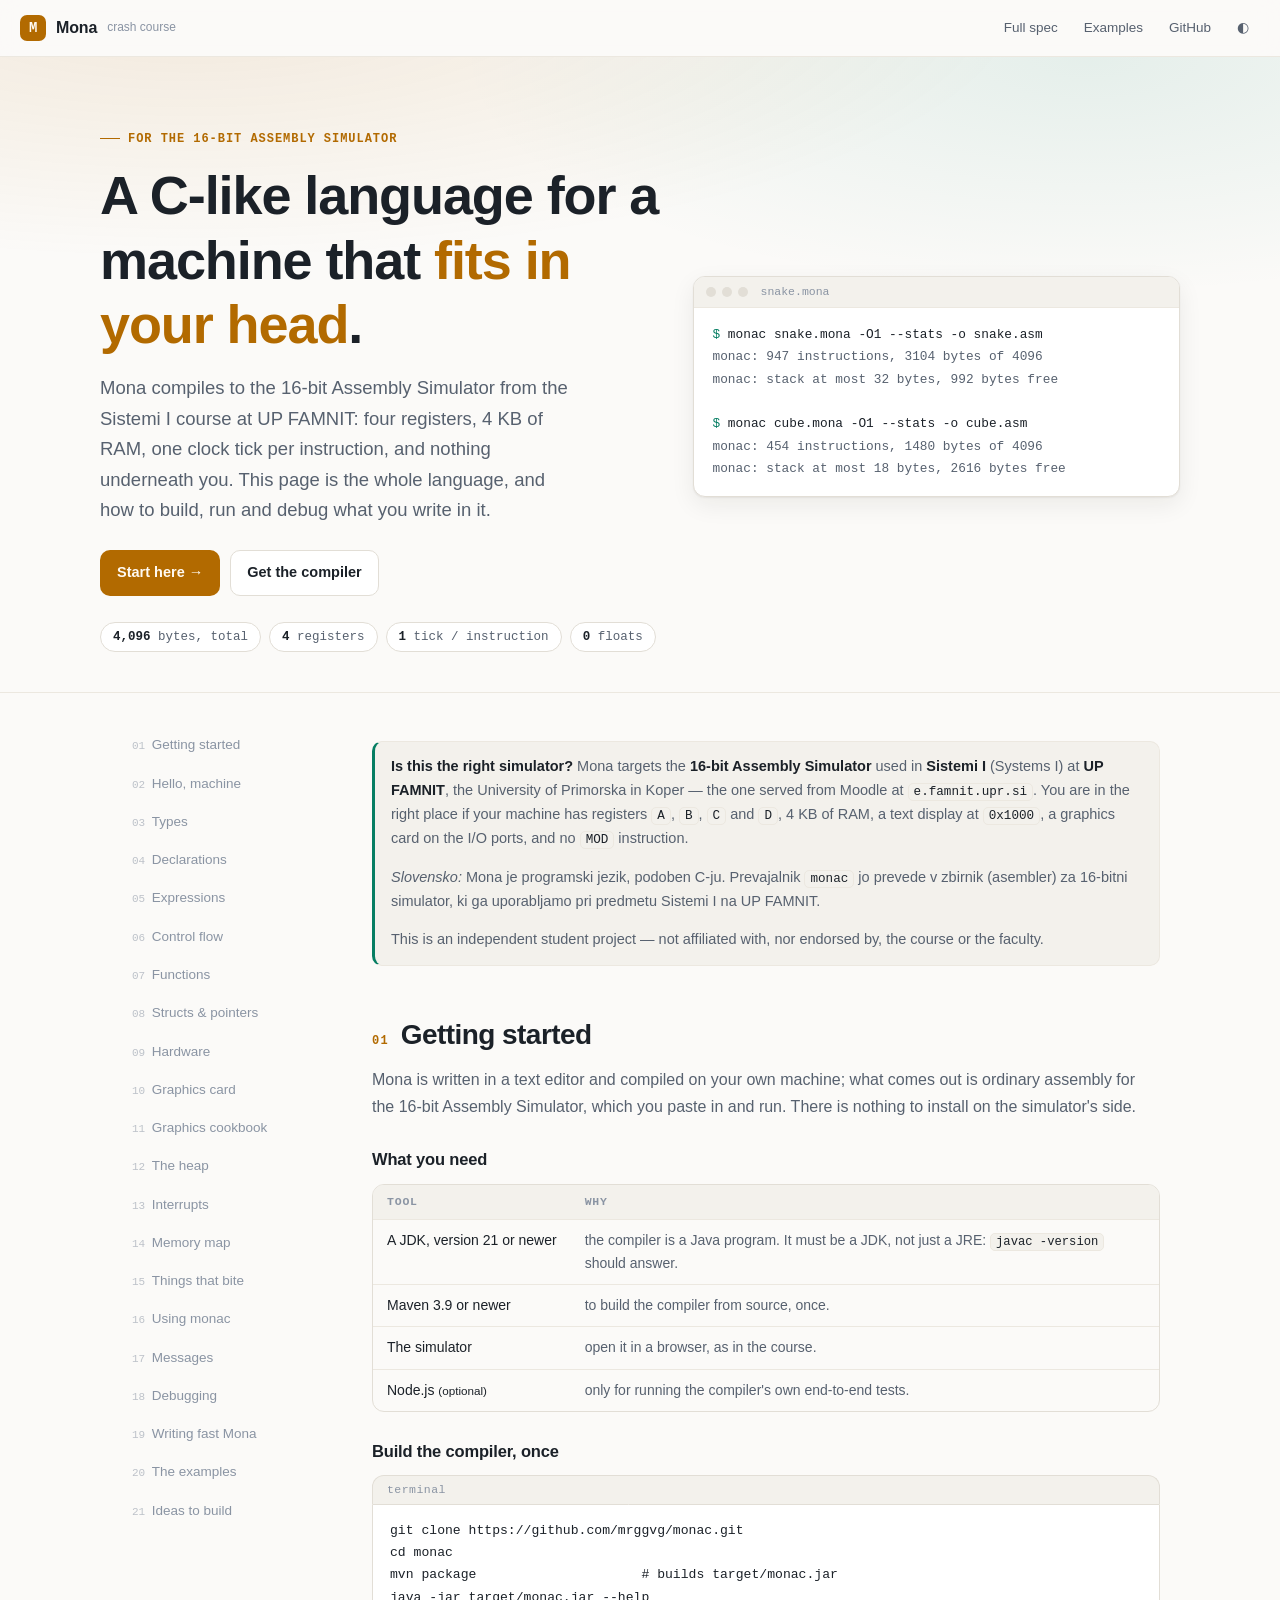
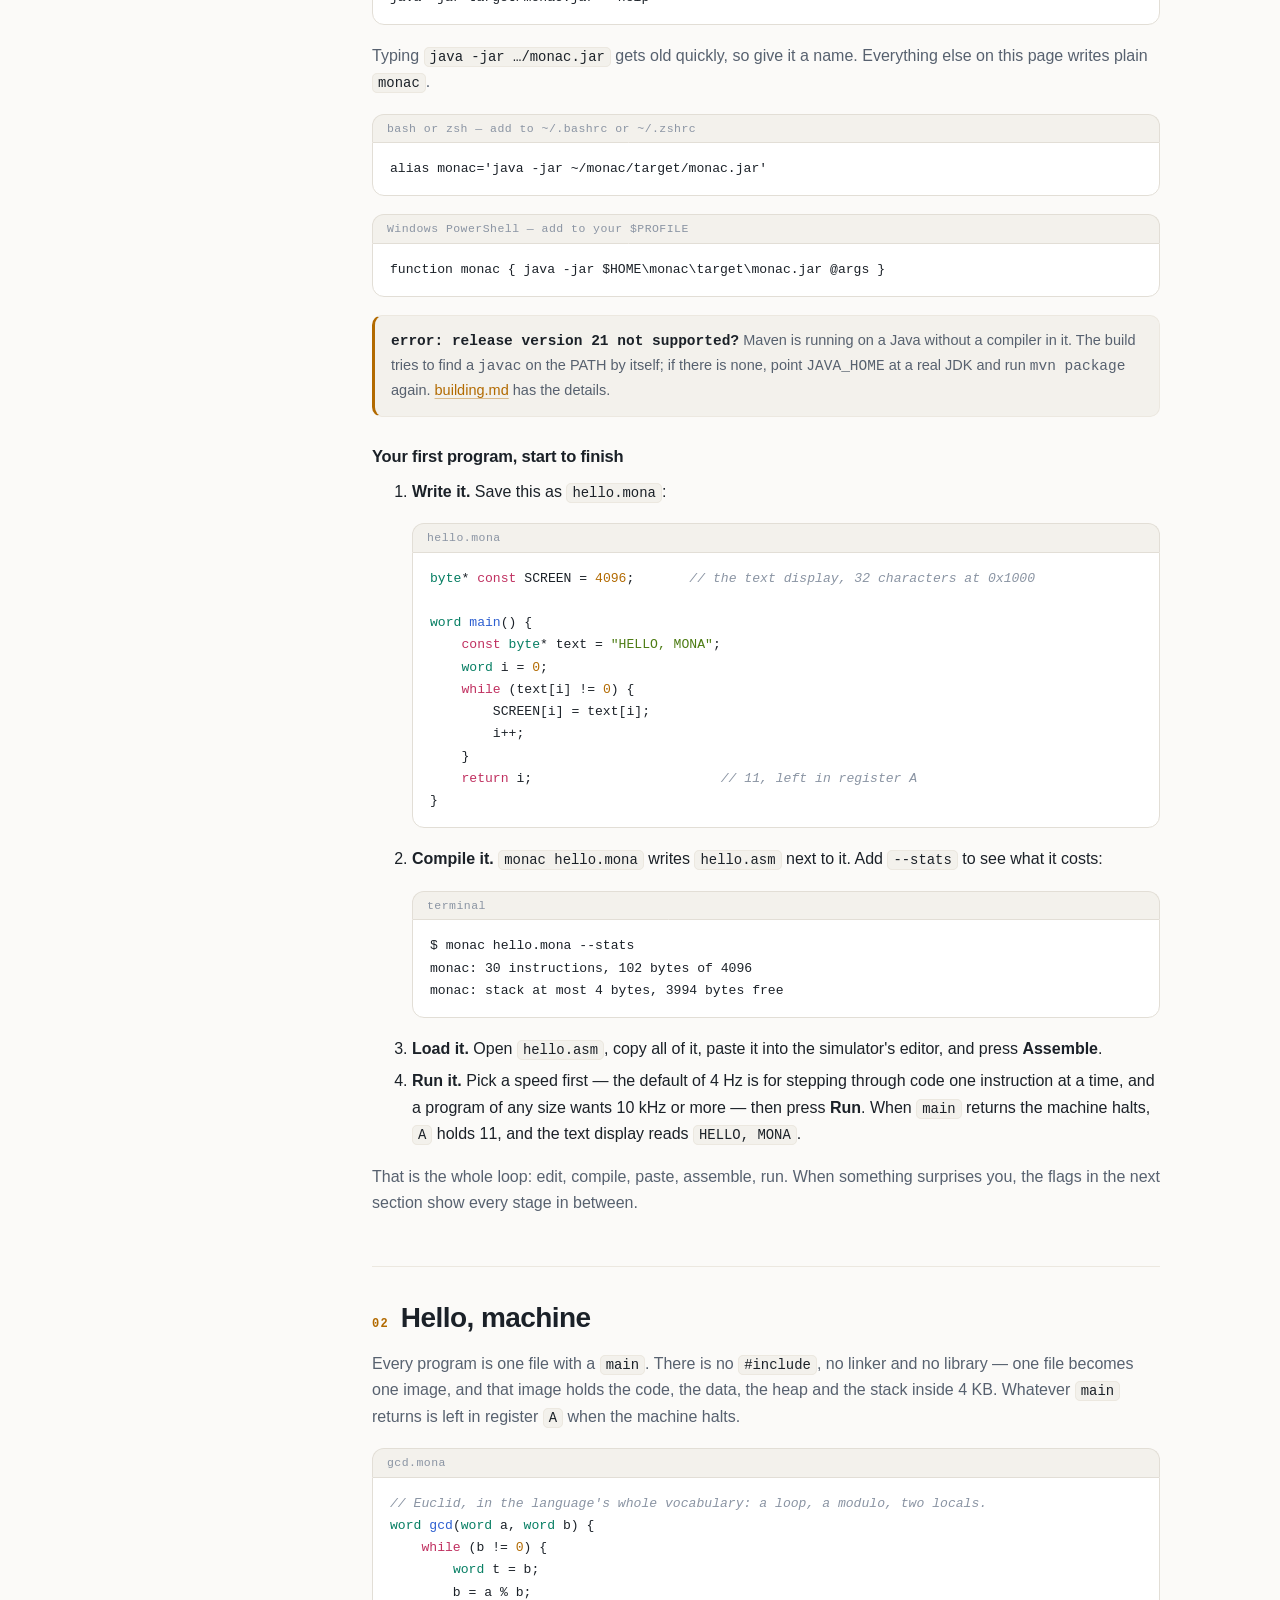
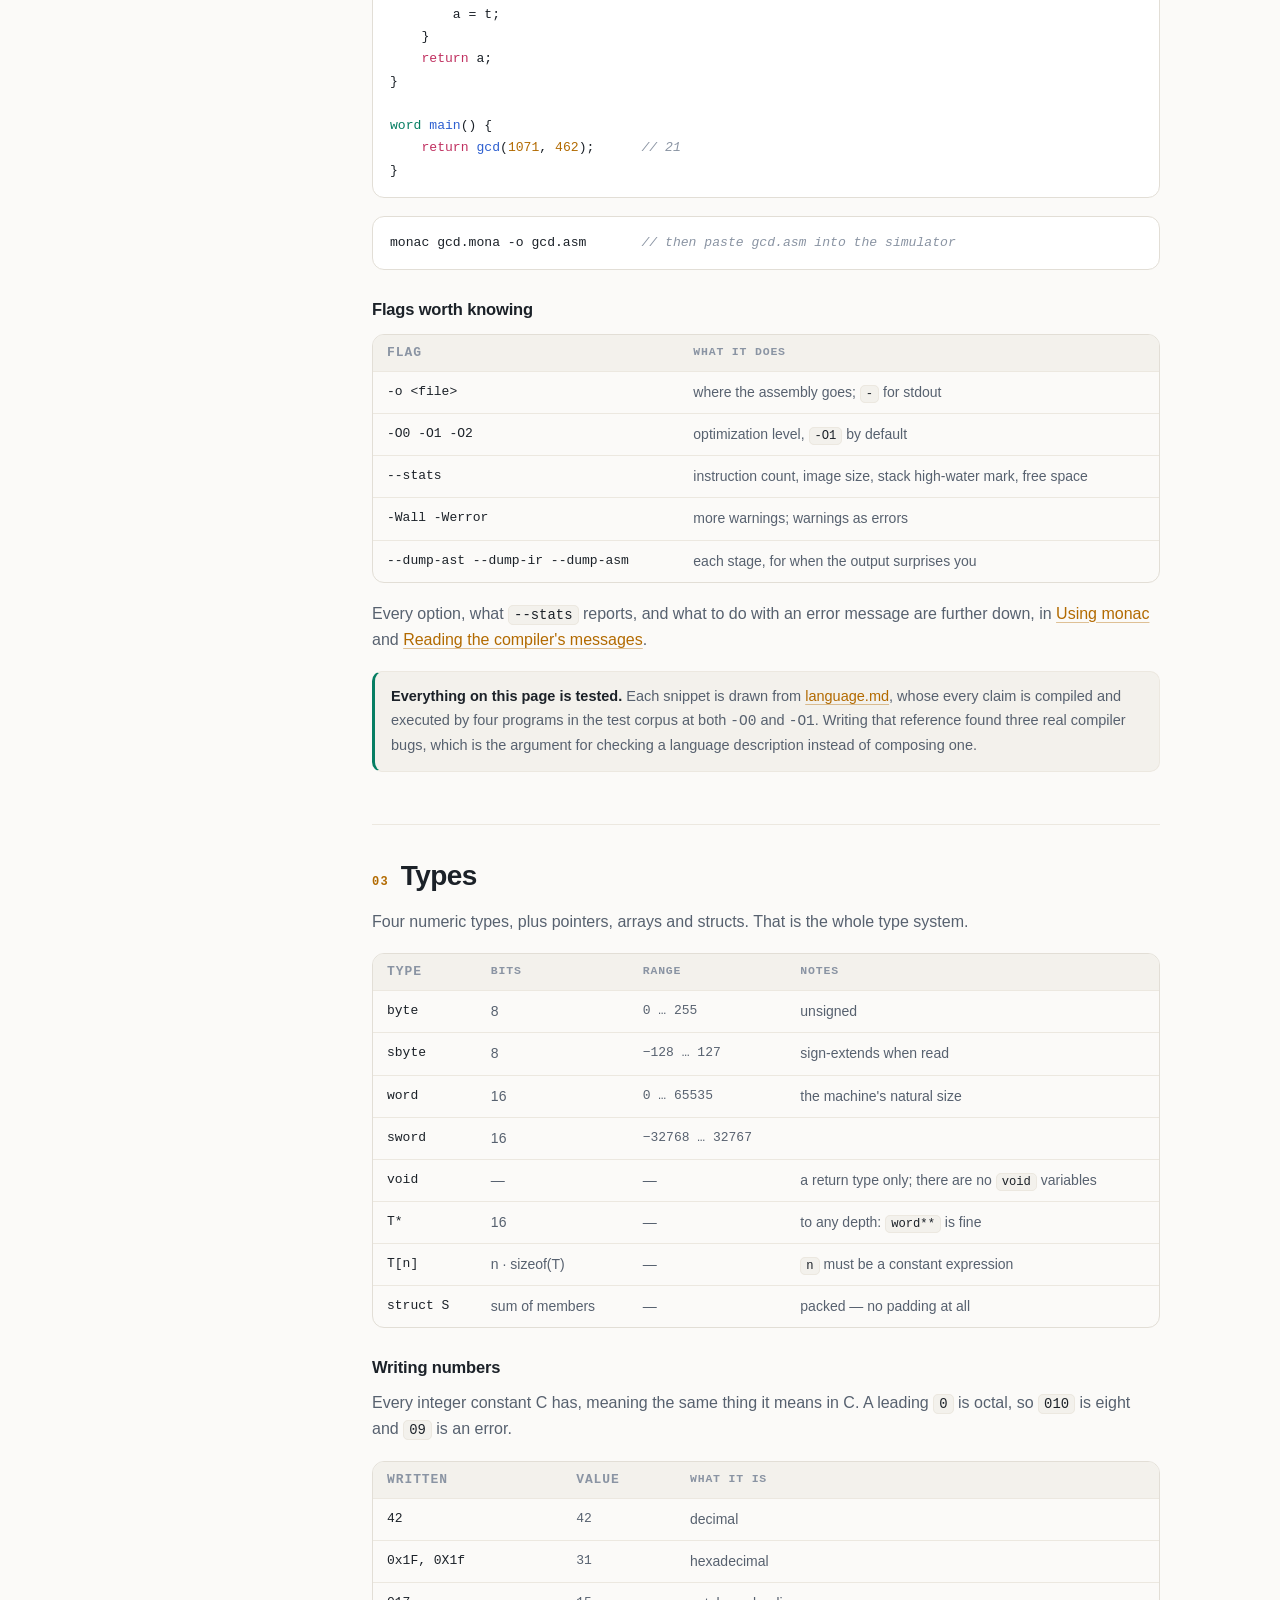
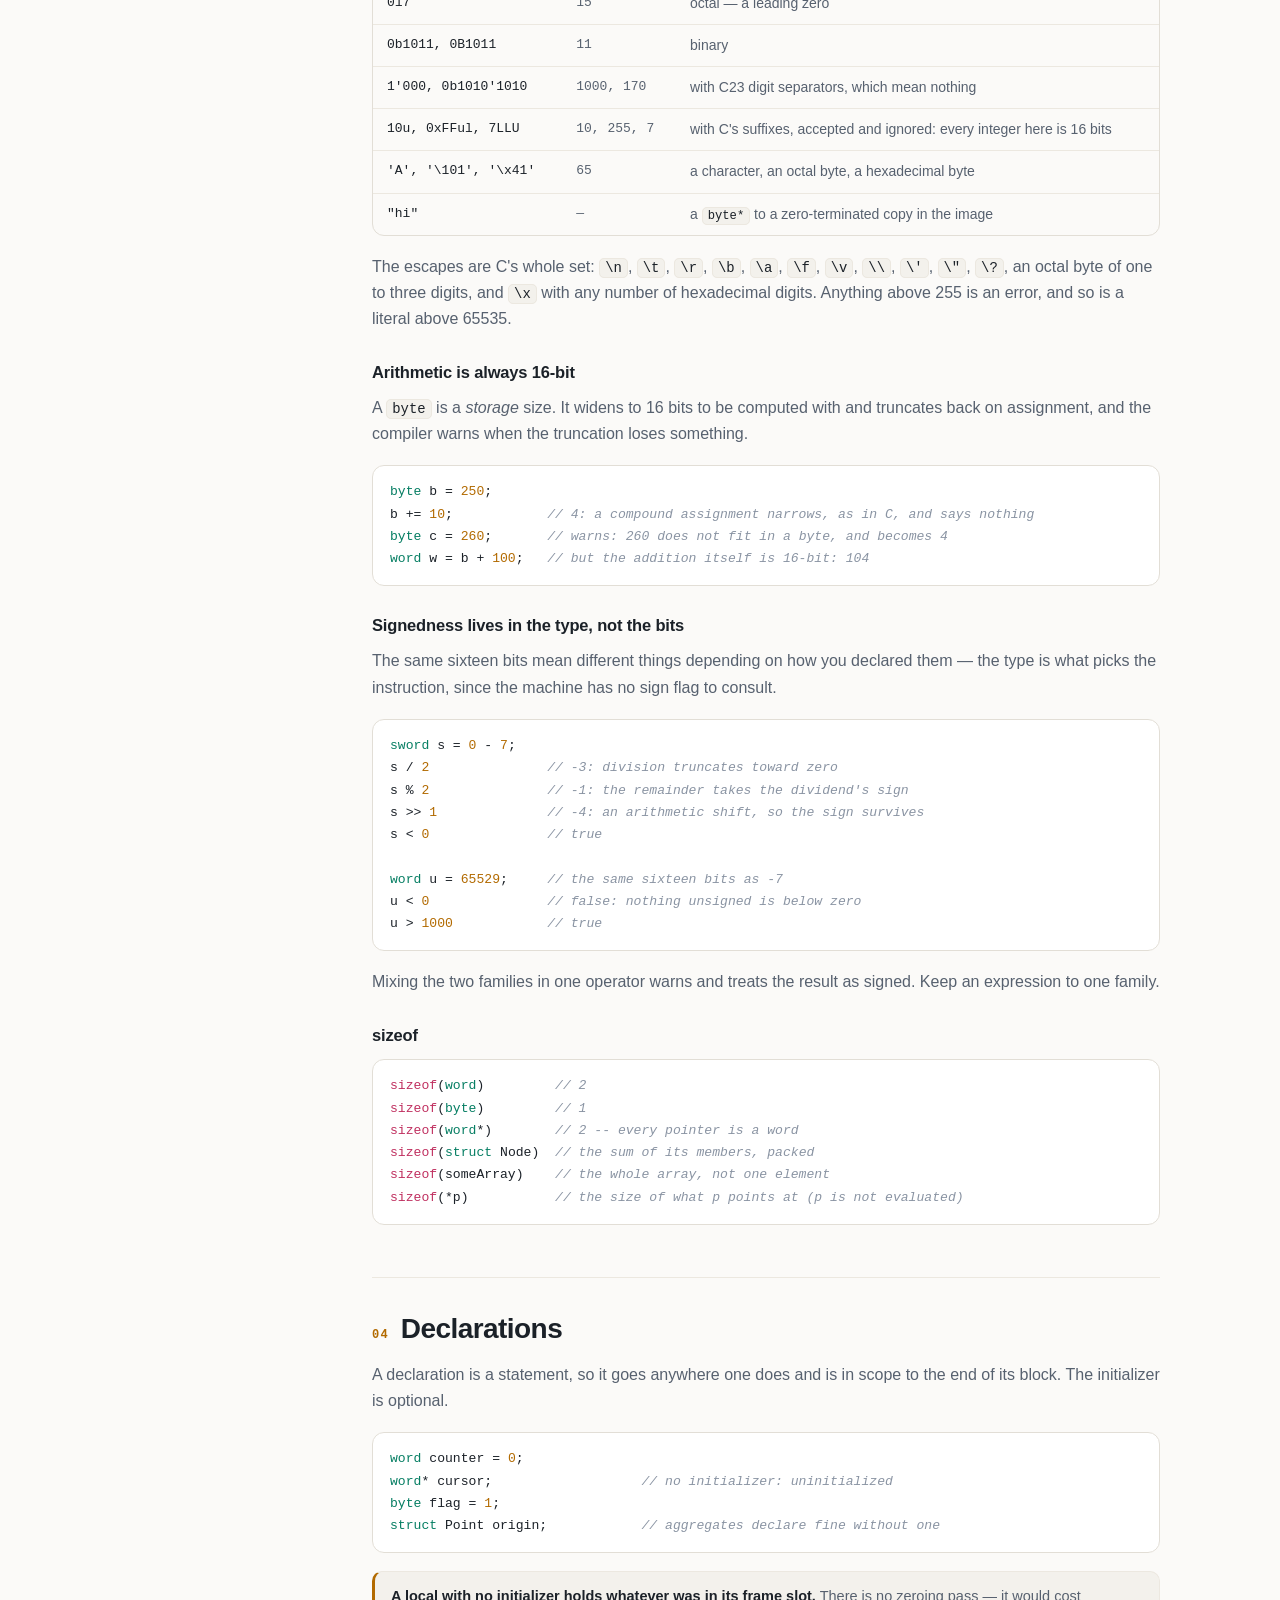
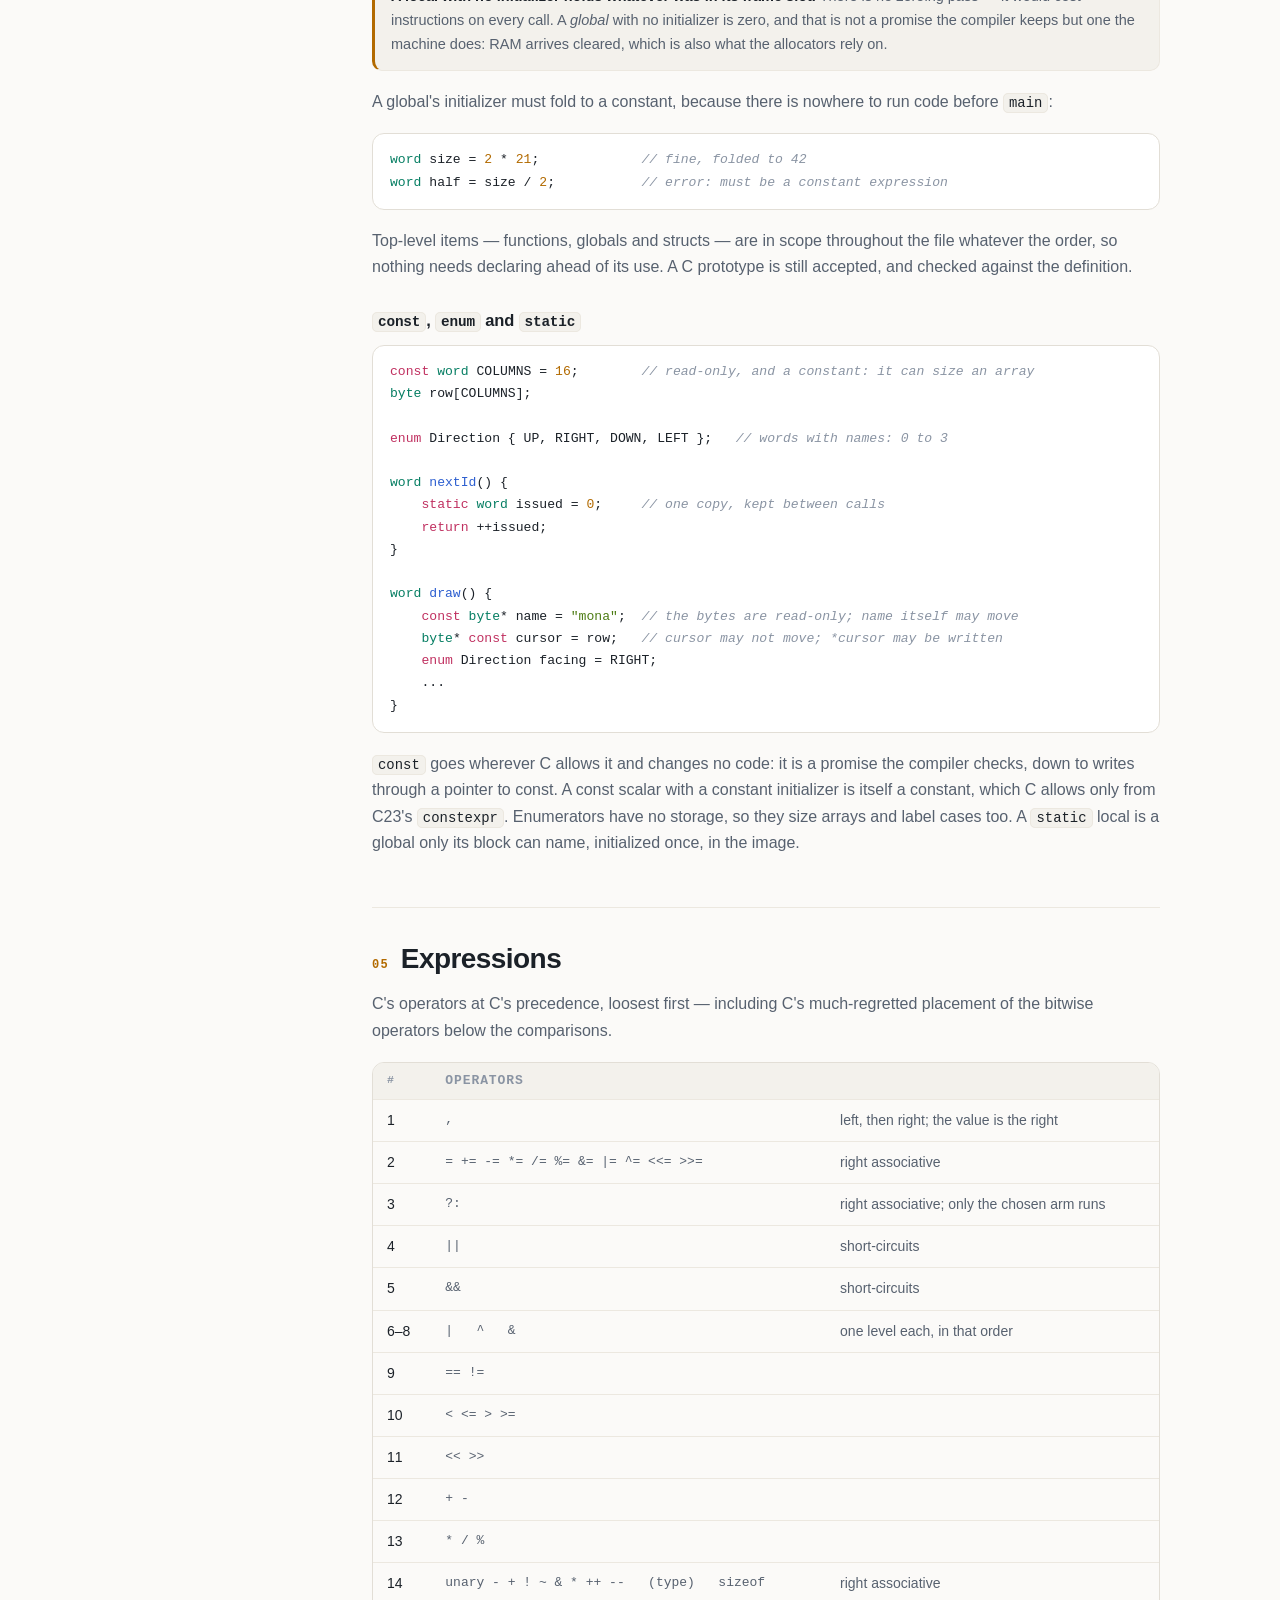
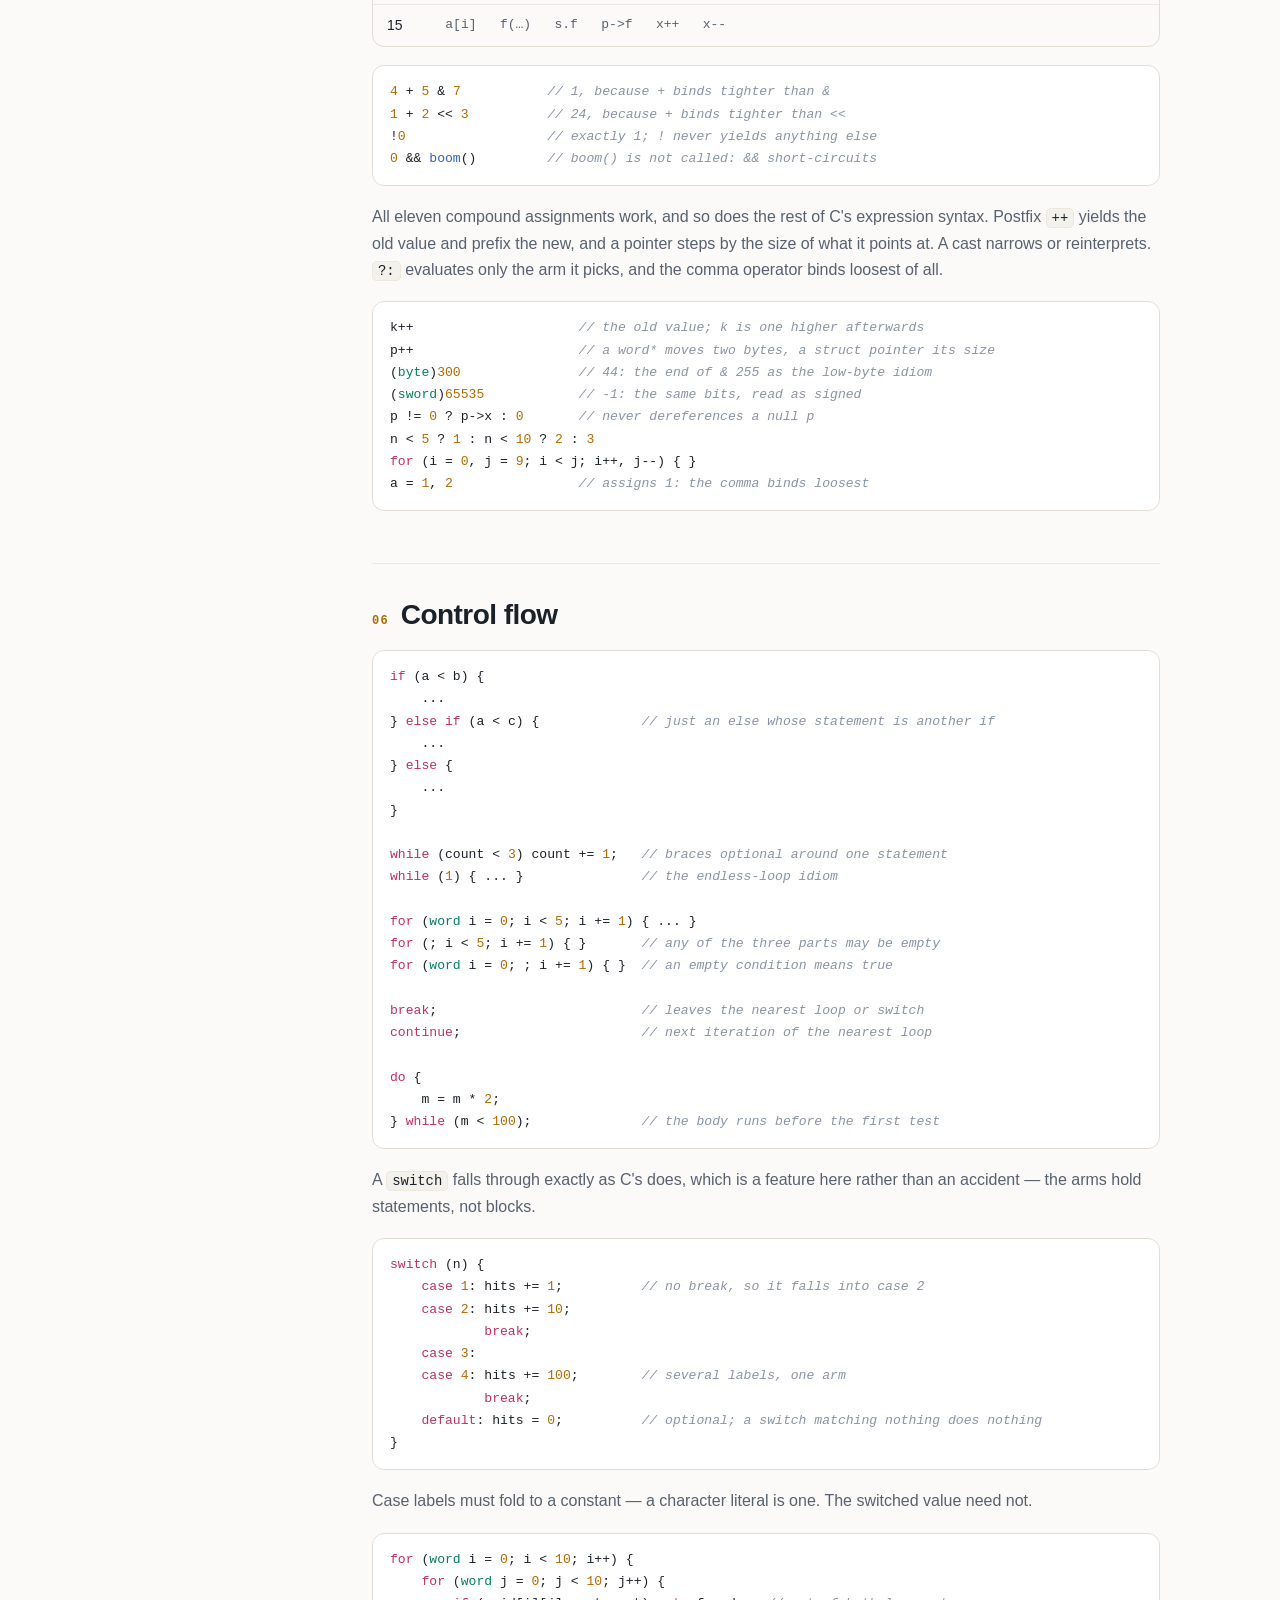
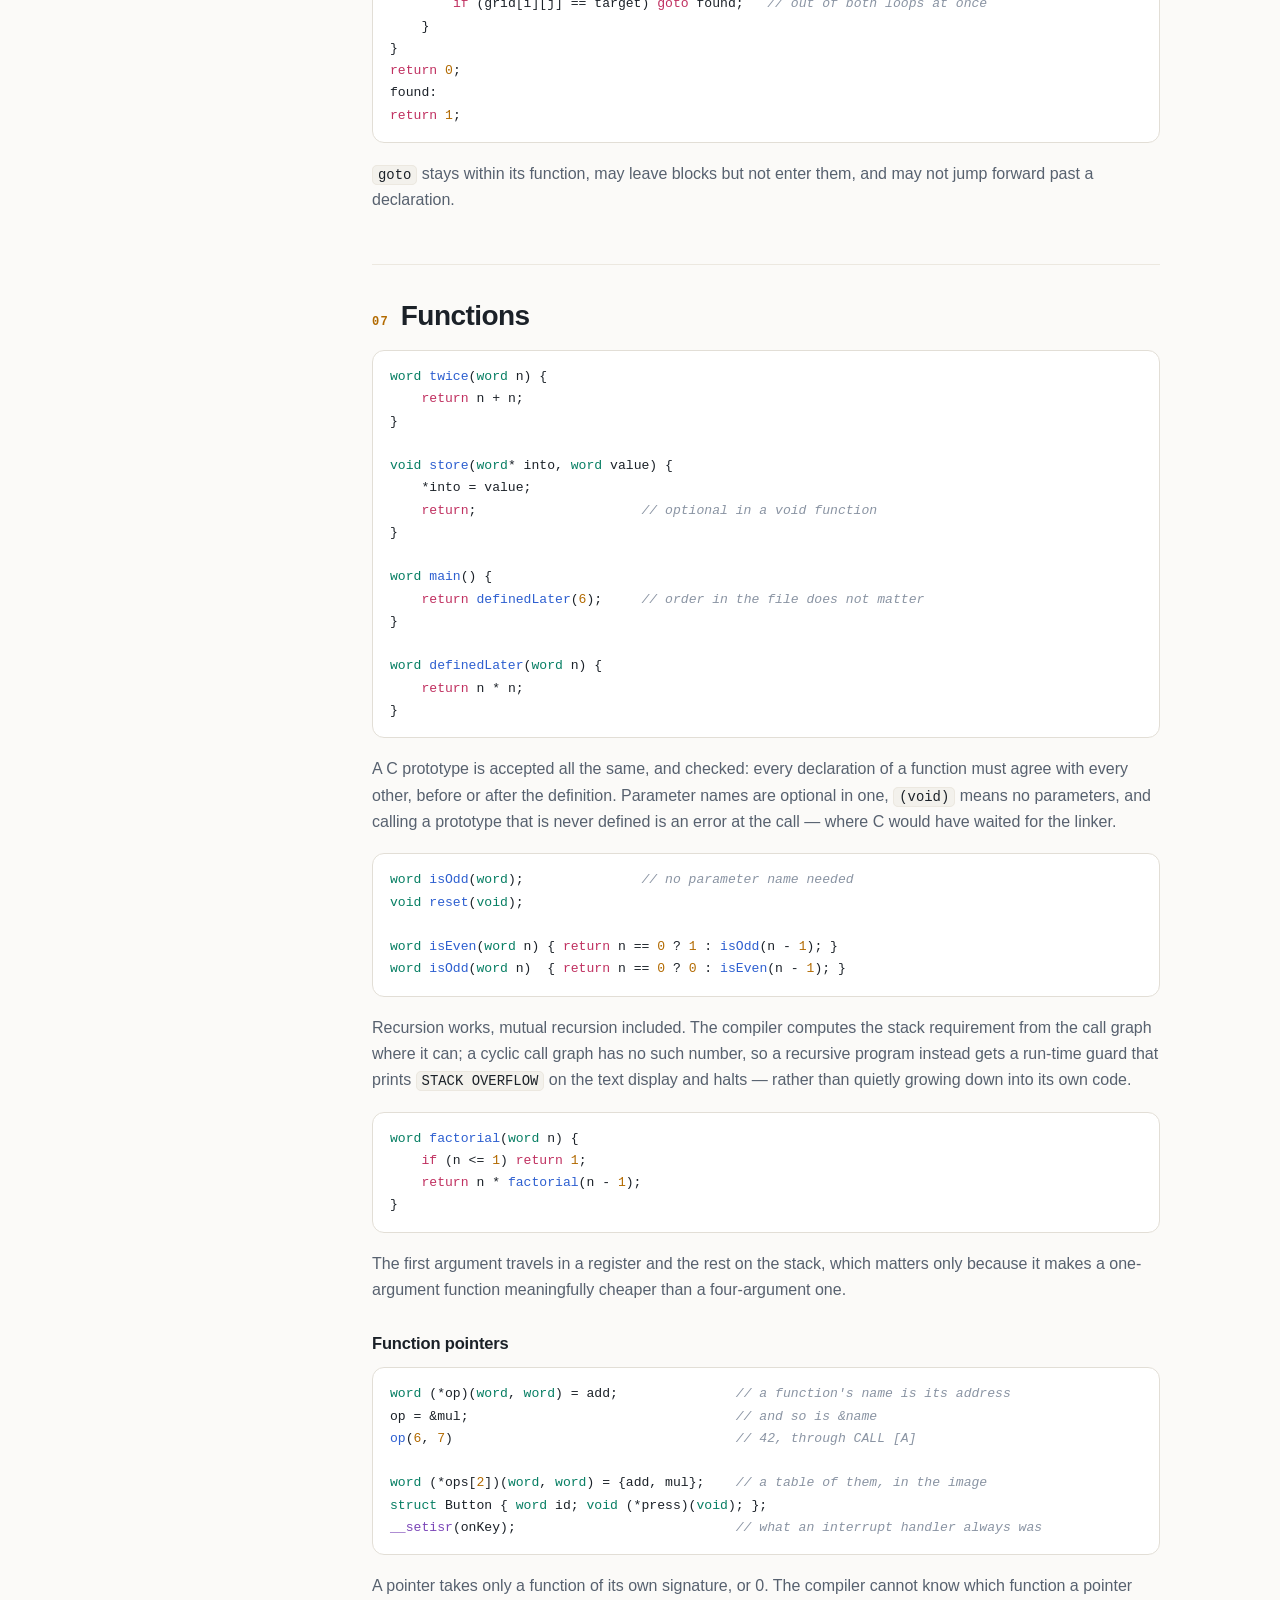
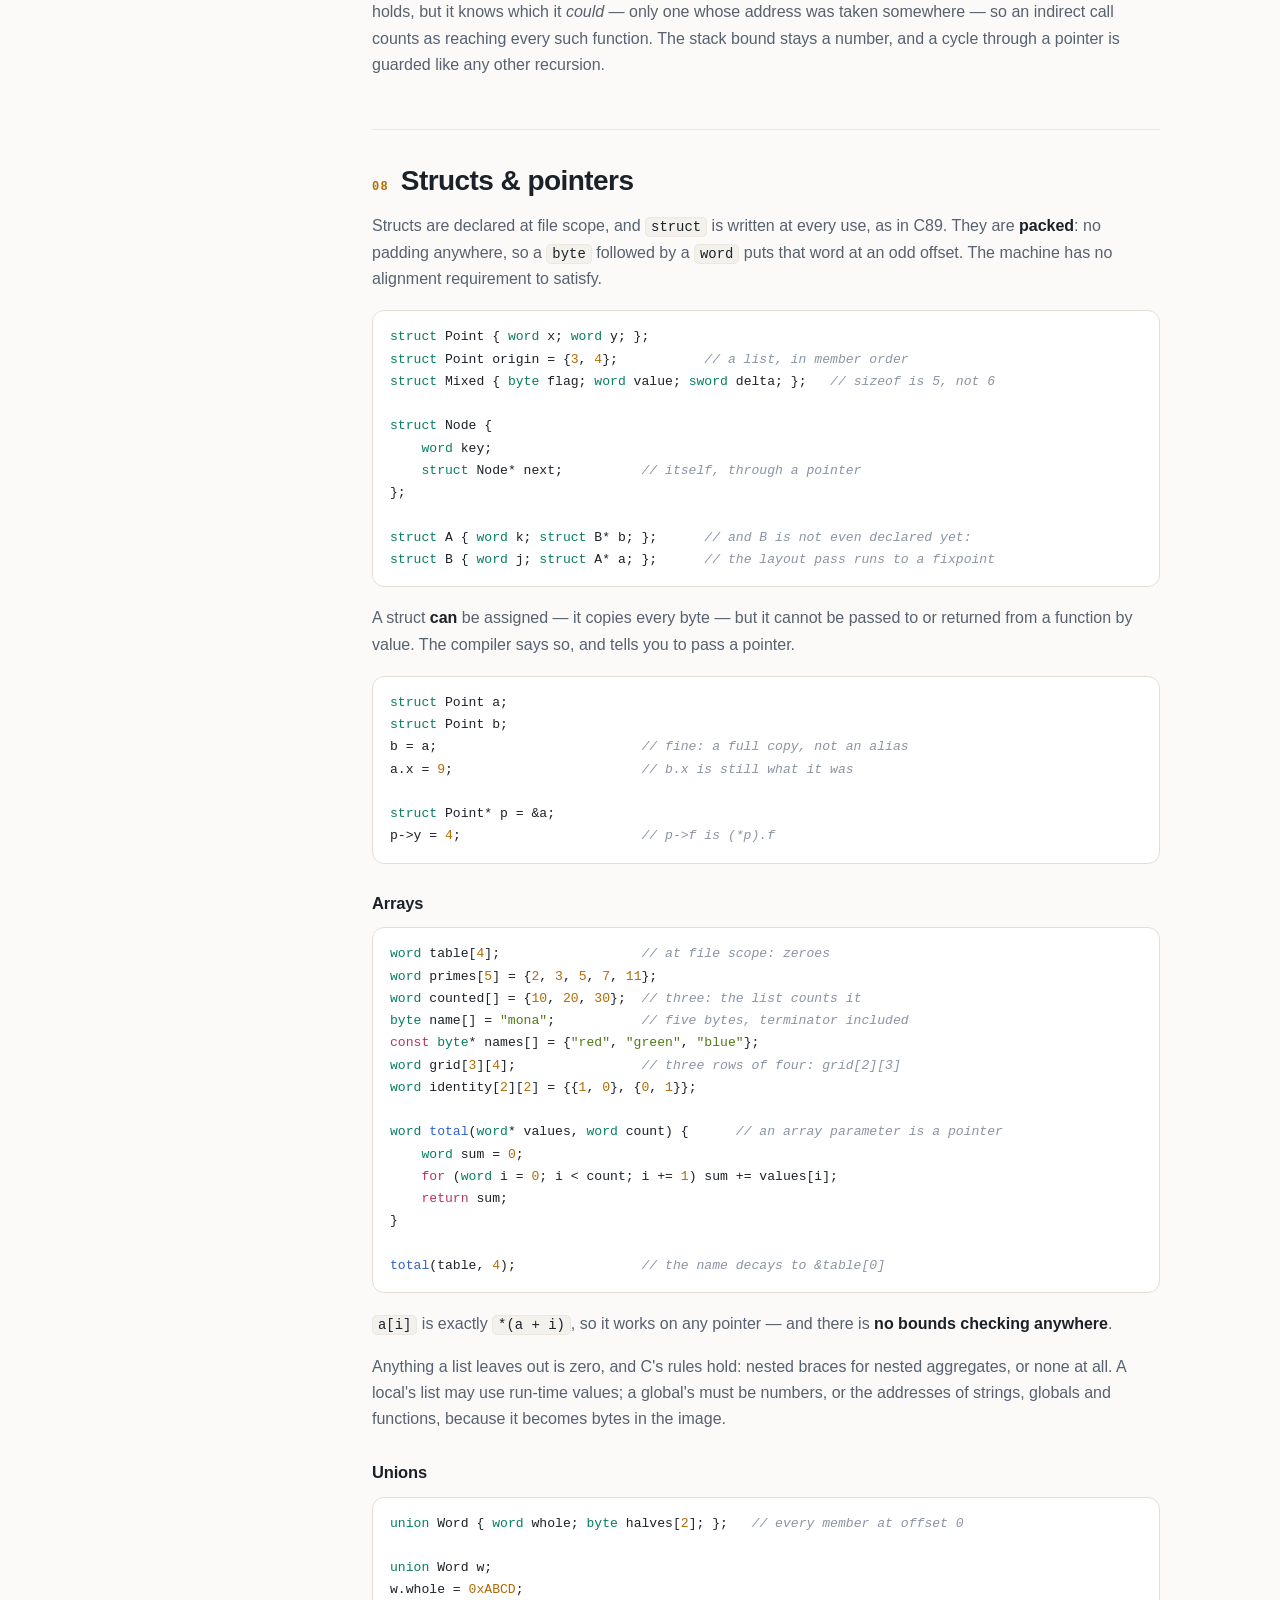
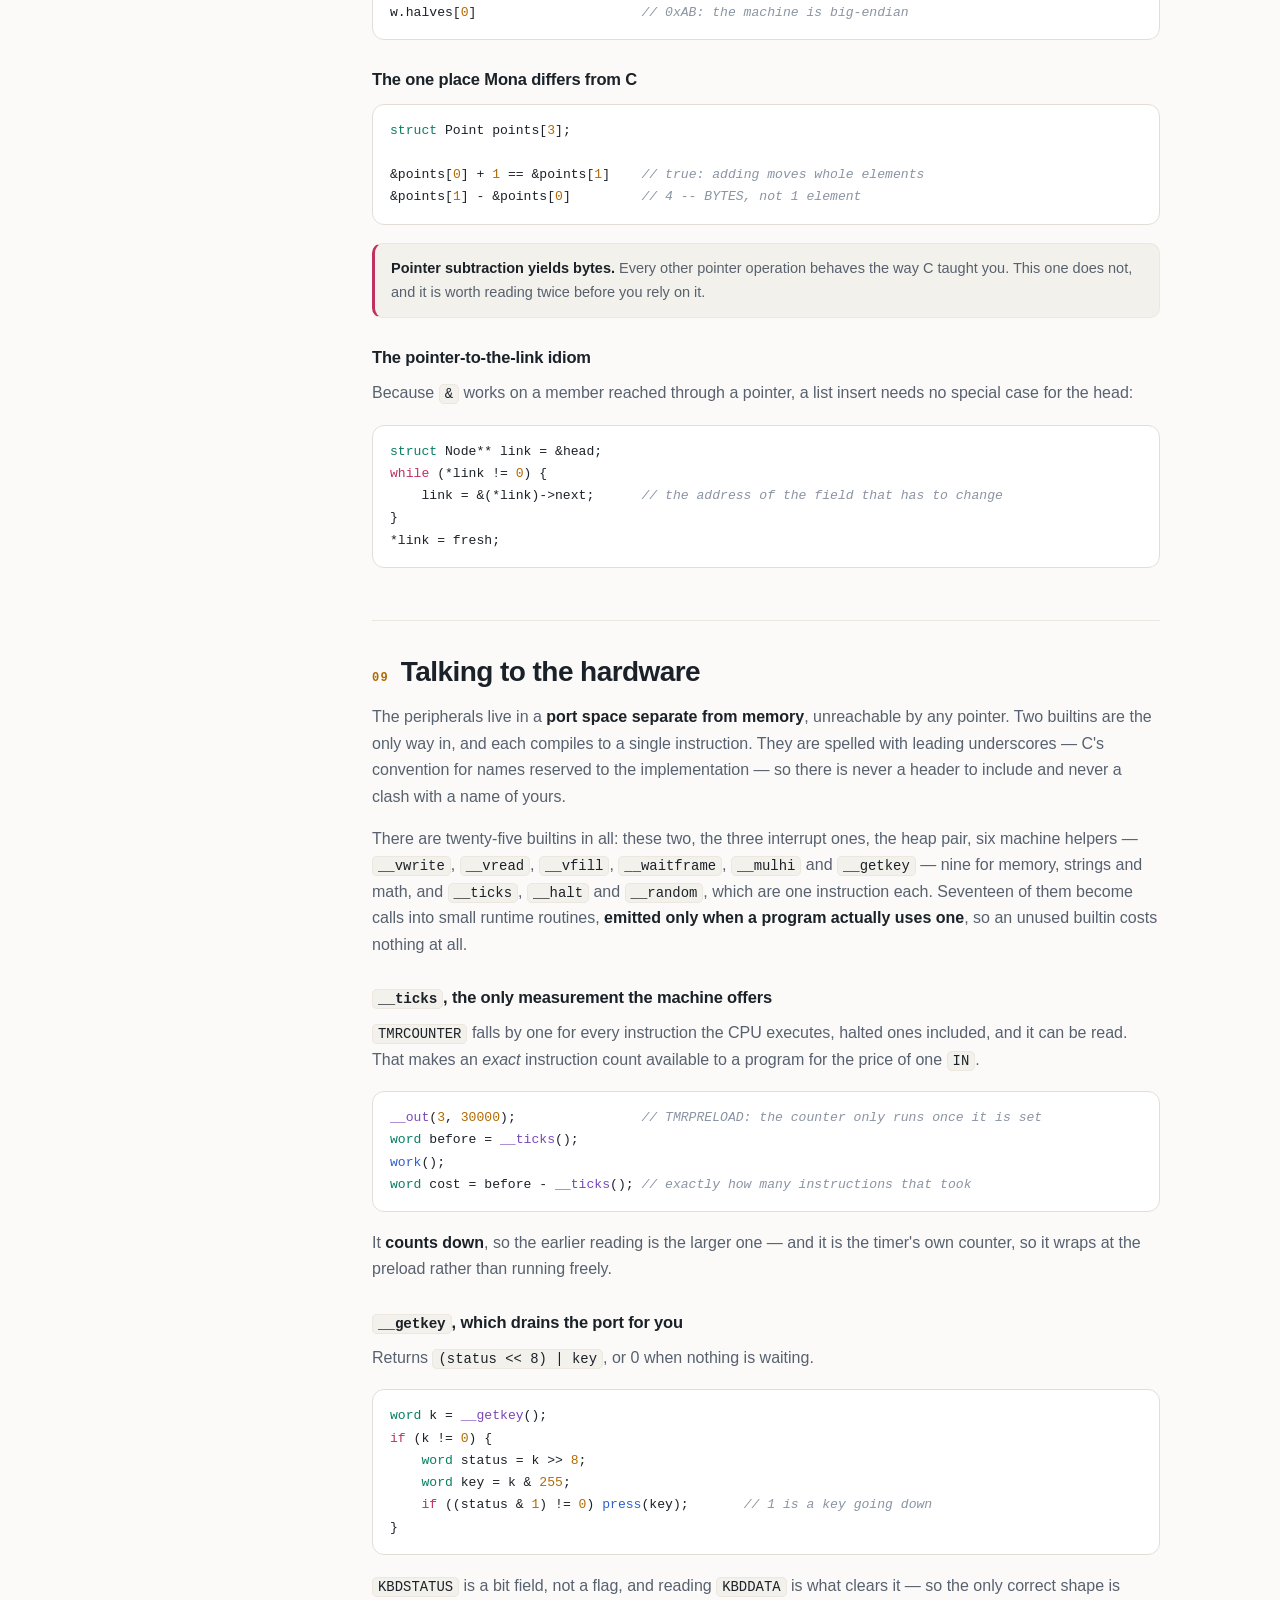
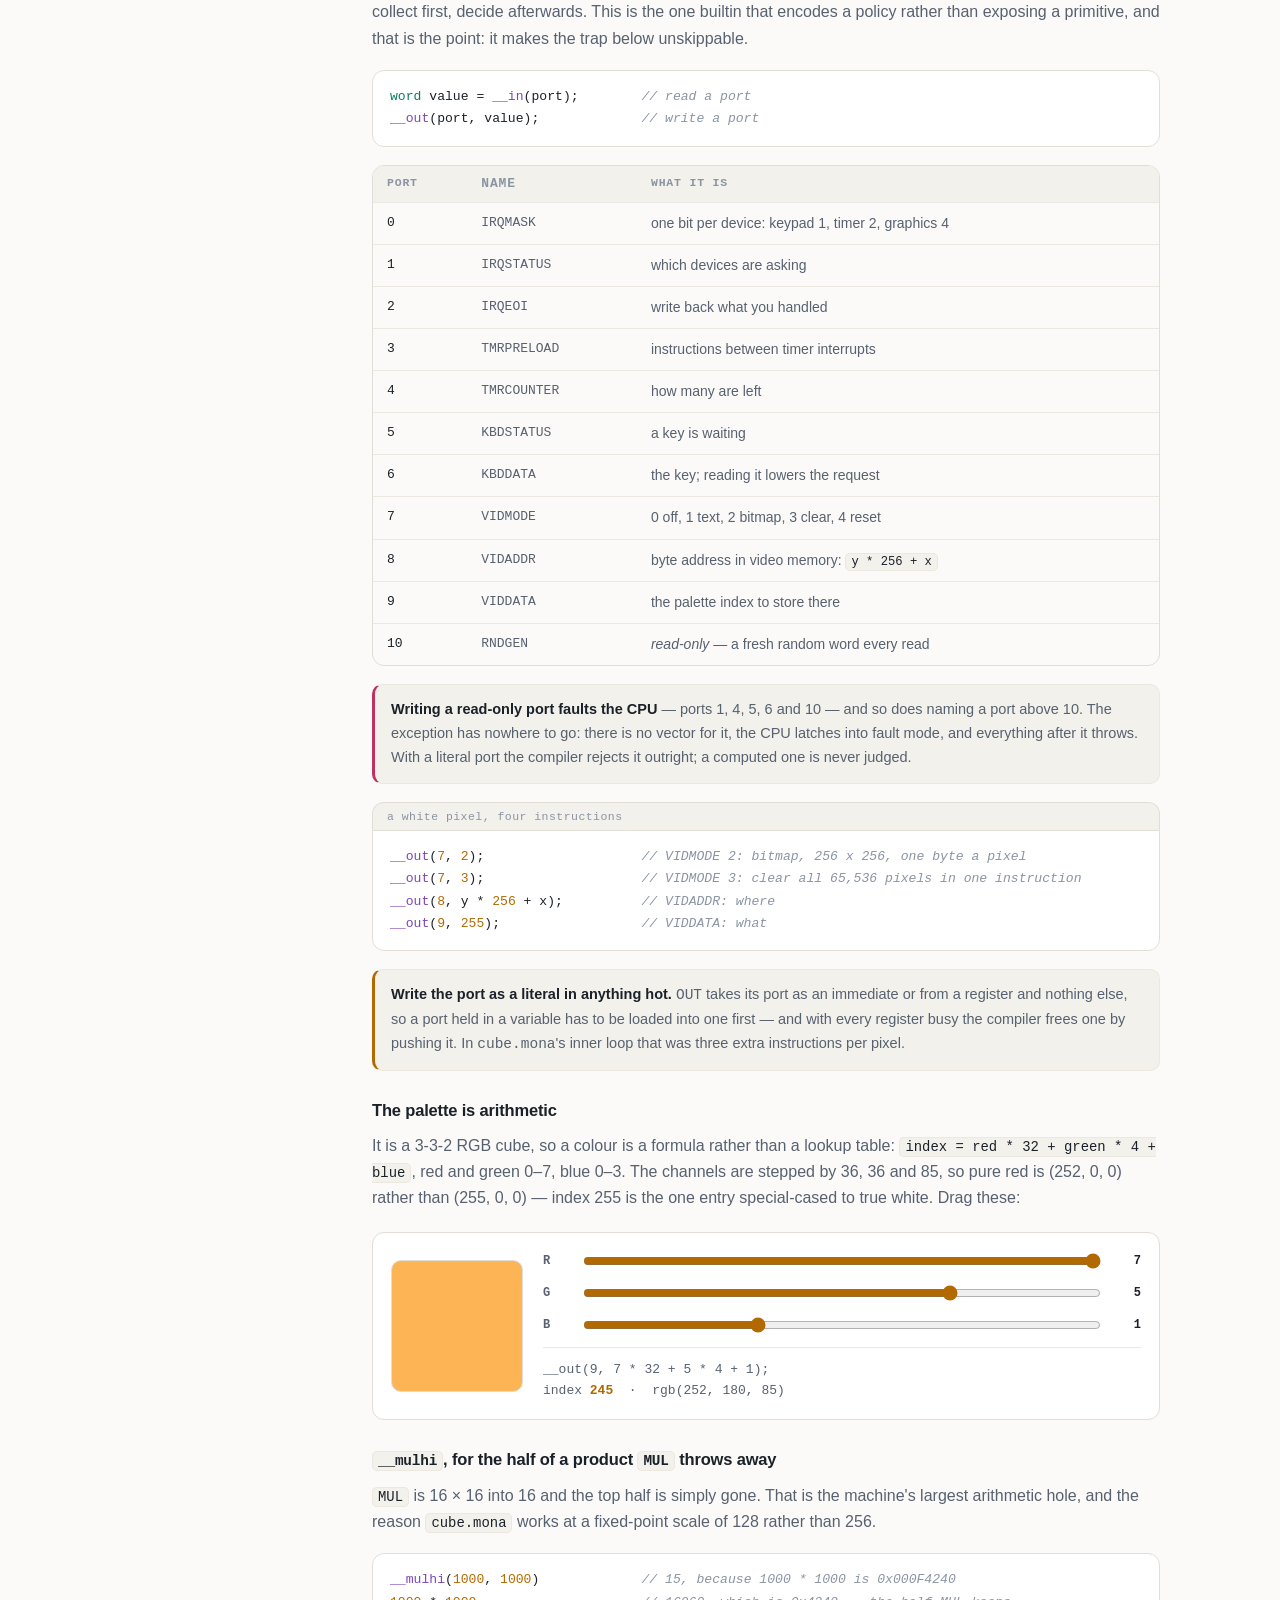
==== docs/index.html @ cc83f881 "monac: a C-like language for the 16-bit Assembly Simulator Mona is a small C-like language and monac" ====
<!doctype html>
<html lang="en">
<head>
<meta charset="utf-8">
<meta name="viewport" content="width=device-width, initial-scale=1">
<title>Mona — a C-like language for the 16-bit Assembly Simulator (Sistemi I, FAMNIT)</title>
<meta name="description" content="Mona is a small C-like language that compiles to assembly for the 16-bit Assembly Simulator used in Sistemi I at UP FAMNIT. The whole language, on one page.">
<link rel="canonical" href="https://mrggvg.github.io/monac/">
<meta property="og:type" content="website">
<meta property="og:url" content="https://mrggvg.github.io/monac/">
<meta property="og:site_name" content="Mona">
<meta property="og:title" content="Mona — a C-like language for the 16-bit Assembly Simulator">
<meta property="og:description" content="monac compiles Mona to assembly for the 16-bit Assembly Simulator used in Sistemi I at UP FAMNIT: four registers, 4 KB of RAM, a graphics card. The whole language, on one page.">
<meta name="twitter:card" content="summary_large_image">
<script type="application/ld+json">
{
  "@context": "https://schema.org",
  "@type": "SoftwareSourceCode",
  "name": "monac",
  "description": "A compiler for Mona, a small C-like language targeting the 16-bit Assembly Simulator used in the Sistemi I / Systems I course at UP FAMNIT.",
  "url": "https://mrggvg.github.io/monac/",
  "codeRepository": "https://github.com/mrggvg/monac",
  "programmingLanguage": [{"@type": "ComputerLanguage", "name": "Mona"}, {"@type": "ComputerLanguage", "name": "Java"}],
  "runtimePlatform": "Java 21",
  "license": "https://unlicense.org/",
  "keywords": "Mona, monac, compiler, 16-bit Assembly Simulator, assembly, Sistemi I, Systems I, FAMNIT, University of Primorska"
}
</script>
<meta name="color-scheme" content="dark light">
<meta name="theme-color" content="#0e1116">
<style>
/* ---------------------------------------------------------------- tokens */
:root {
  --bg: #0e1116;
  --bg-soft: #141922;
  --panel: #171d27;
  --line: #232b38;
  --line-soft: #1c2330;
  --ink: #dbe2ec;
  --ink-dim: #97a3b6;
  --ink-faint: #6b7789;
  --accent: #ffb454;
  --accent-ink: #10141a;
  --mint: #5fe3c0;
  --pink: #ff7b9c;
  --violet: #c792ea;
  --blue: #82aaff;
  --green: #b3e06a;
  --radius: 12px;
  --mono: ui-monospace, SFMono-Regular, "SF Mono", Menlo, Consolas, "Liberation Mono", monospace;
  --sans: -apple-system, BlinkMacSystemFont, "Segoe UI", Inter, Roboto, "Helvetica Neue", Arial, sans-serif;
  --shadow: 0 1px 2px rgba(0,0,0,.4), 0 8px 30px rgba(0,0,0,.28);
}
:root[data-theme="light"] {
  --bg: #fbfaf8;
  --bg-soft: #f3f1ec;
  --panel: #ffffff;
  --line: #e2ded6;
  --line-soft: #ece8e0;
  --ink: #1b2128;
  --ink-dim: #57616f;
  --ink-faint: #8a94a3;
  --accent: #b26a00;
  --accent-ink: #fffaf2;
  --mint: #067e63;
  --pink: #c03060;
  --violet: #7b46b8;
  --blue: #2d5fd0;
  --green: #4d7c14;
  --shadow: 0 1px 2px rgba(30,25,15,.06), 0 8px 24px rgba(30,25,15,.07);
}
@media (prefers-color-scheme: light) {
  :root:not([data-theme="dark"]) {
    --bg: #fbfaf8;
    --bg-soft: #f3f1ec;
    --panel: #ffffff;
    --line: #e2ded6;
    --line-soft: #ece8e0;
    --ink: #1b2128;
    --ink-dim: #57616f;
    --ink-faint: #8a94a3;
    --accent: #b26a00;
    --accent-ink: #fffaf2;
    --mint: #067e63;
    --pink: #c03060;
    --violet: #7b46b8;
    --blue: #2d5fd0;
    --green: #4d7c14;
    --shadow: 0 1px 2px rgba(30,25,15,.06), 0 8px 24px rgba(30,25,15,.07);
  }
}

/* ---------------------------------------------------------------- base */
* { box-sizing: border-box; }
html { scroll-behavior: smooth; }
@media (prefers-reduced-motion: reduce) { html { scroll-behavior: auto; } }
body {
  margin: 0;
  background: var(--bg);
  color: var(--ink);
  font: 16px/1.65 var(--sans);
  -webkit-font-smoothing: antialiased;
  overflow-x: hidden;
}
img { max-width: 100%; }
a { color: var(--accent); text-decoration-color: color-mix(in srgb, var(--accent) 40%, transparent); text-underline-offset: 3px; }
a:hover { text-decoration-color: currentColor; }

/* ---------------------------------------------------------------- scrollbars */
/* Thin, in the theme's own colours, and out of the way until you point at them.
   Two syntaxes: the standard properties, which Firefox uses, and the WebKit
   pseudo-elements. #toc ol hides its own on narrow screens and is more specific,
   so it still wins. */
html {
  scrollbar-width: thin;
  scrollbar-color: color-mix(in srgb, var(--ink-faint) 42%, transparent) transparent;
}
:is(html, body, .code pre, .term pre, .tw, #toc)::-webkit-scrollbar {
  width: 10px; height: 10px;
}
:is(html, body, .code pre, .term pre, .tw, #toc)::-webkit-scrollbar-track {
  background: transparent;
}
:is(html, body, .code pre, .term pre, .tw, #toc)::-webkit-scrollbar-thumb {
  background: color-mix(in srgb, var(--ink-faint) 42%, transparent);
  border: 3px solid transparent;      /* padding, so the thumb reads as ~4px */
  background-clip: content-box;
  border-radius: 8px;
}
:is(html, body, .code pre, .term pre, .tw, #toc)::-webkit-scrollbar-thumb:hover {
  background: color-mix(in srgb, var(--accent) 70%, transparent);
  background-clip: content-box;
}
::-webkit-scrollbar-corner { background: transparent; }
h1, h2, h3 { line-height: 1.2; letter-spacing: -.02em; margin: 0; }
code, pre, kbd { font-family: var(--mono); }
.skip {
  position: absolute; left: -9999px; top: 0; z-index: 100;
  background: var(--accent); color: var(--accent-ink); padding: 10px 16px; border-radius: 0 0 8px 0;
}
.skip:focus { left: 0; }

/* ---------------------------------------------------------------- topbar */
.topbar {
  position: sticky; top: 0; z-index: 40;
  display: flex; align-items: center; gap: 14px;
  padding: 10px 20px;
  background: color-mix(in srgb, var(--bg) 86%, transparent);
  backdrop-filter: blur(12px);
  border-bottom: 1px solid var(--line-soft);
}
.brand { display: flex; align-items: center; gap: 10px; font-weight: 650; letter-spacing: -.01em; text-decoration: none; color: var(--ink); }
.glyph {
  display: grid; place-items: center;
  width: 26px; height: 26px; border-radius: 7px;
  background: var(--accent); color: var(--accent-ink);
  font: 700 14px/1 var(--mono);
}
.brand small { color: var(--ink-faint); font-weight: 500; font-size: 12px; letter-spacing: 0; }
.topbar nav { margin-left: auto; display: flex; align-items: center; gap: 4px; }
.topbar nav a, .ghost {
  color: var(--ink-dim); text-decoration: none; font-size: 13.5px;
  padding: 6px 10px; border-radius: 8px; border: 1px solid transparent;
  background: none; cursor: pointer; font-family: inherit;
}
.topbar nav a:hover, .ghost:hover { color: var(--ink); background: var(--bg-soft); border-color: var(--line-soft); }
.ghost { line-height: 1; }
@media (max-width: 640px) { .hide-sm { display: none; } }

/* ---------------------------------------------------------------- hero */
.hero {
  padding: 64px 20px 40px;
  border-bottom: 1px solid var(--line-soft);
  background:
    radial-gradient(1200px 380px at 15% -10%, color-mix(in srgb, var(--accent) 12%, transparent), transparent 70%),
    radial-gradient(900px 340px at 85% 0%, color-mix(in srgb, var(--mint) 9%, transparent), transparent 70%);
}
.hero-in { max-width: 1080px; margin: 0 auto; display: grid; gap: 34px; grid-template-columns: 1.15fr 1fr; align-items: center; }
@media (max-width: 900px) { .hero-in { grid-template-columns: 1fr; } .hero { padding-top: 44px; } }
.eyebrow {
  display: inline-flex; align-items: center; gap: 8px;
  font: 600 12px/1 var(--mono); letter-spacing: .08em; text-transform: uppercase;
  color: var(--accent); margin-bottom: 18px;
}
.eyebrow::before { content: ""; width: 20px; height: 1px; background: currentColor; }
.hero h1 { font-size: clamp(34px, 6vw, 54px); font-weight: 700; }
.hero h1 em { font-style: normal; color: var(--accent); }
.lede { color: var(--ink-dim); font-size: clamp(16px, 2.2vw, 18.5px); margin: 16px 0 24px; max-width: 46ch; }
.cta { display: flex; flex-wrap: wrap; gap: 10px; }
.btn {
  display: inline-flex; align-items: center; gap: 8px;
  padding: 10px 16px; border-radius: 10px; text-decoration: none;
  font-size: 14.5px; font-weight: 550; border: 1px solid var(--line);
  background: var(--panel); color: var(--ink);
}
.btn:hover { border-color: color-mix(in srgb, var(--accent) 50%, var(--line)); }
.btn.primary { background: var(--accent); color: var(--accent-ink); border-color: transparent; }
.btn.primary:hover { filter: brightness(1.07); }
.stats { display: flex; flex-wrap: wrap; gap: 8px; margin-top: 26px; }
.stat {
  border: 1px solid var(--line); border-radius: 999px; padding: 5px 12px;
  font: 500 12.5px/1.5 var(--mono); color: var(--ink-dim); background: var(--panel);
}
.stat b { color: var(--ink); font-weight: 650; }

/* ---------------------------------------------------------------- terminal */
.term {
  background: var(--panel); border: 1px solid var(--line); border-radius: var(--radius);
  box-shadow: var(--shadow); overflow: hidden;
}
.term-bar { display: flex; align-items: center; gap: 6px; padding: 9px 12px; border-bottom: 1px solid var(--line-soft); background: var(--bg-soft); }
.dot { width: 10px; height: 10px; border-radius: 50%; background: var(--line); }
.term-bar span { margin-left: 6px; font: 500 11.5px/1 var(--mono); color: var(--ink-faint); }
.term pre { margin: 0; padding: 16px 18px; font-size: 12.8px; line-height: 1.75; overflow-x: auto; }
.term .p { color: var(--mint); }
.term .o { color: var(--ink-dim); }

/* ---------------------------------------------------------------- shell */
.shell { max-width: 1080px; margin: 0 auto; display: grid; grid-template-columns: 208px minmax(0, 1fr); gap: 44px; padding: 0 20px 80px; }
@media (max-width: 900px) { .shell { grid-template-columns: minmax(0, 1fr); gap: 0; } }

#toc { position: sticky; top: 57px; align-self: start; max-height: calc(100vh - 70px); overflow-y: auto; padding: 30px 0; }
#toc ol { list-style: none; margin: 0; padding: 0; counter-reset: s; }
#toc a {
  display: block; padding: 5px 10px; border-radius: 7px; text-decoration: none;
  color: var(--ink-faint); font-size: 13.5px; border-left: 2px solid transparent;
}
#toc a::before { counter-increment: s; content: counter(s, decimal-leading-zero) "  "; font-family: var(--mono); font-size: 11px; opacity: .55; }
#toc a:hover { color: var(--ink); }
#toc a.on { color: var(--accent); border-left-color: var(--accent); background: color-mix(in srgb, var(--accent) 8%, transparent); }
@media (max-width: 900px) {
  #toc {
    position: sticky; top: 56px; z-index: 30; max-height: none; padding: 10px 0;
    background: color-mix(in srgb, var(--bg) 92%, transparent); backdrop-filter: blur(10px);
    border-bottom: 1px solid var(--line-soft); margin: 0 -20px; padding-inline: 12px;
  }
  #toc ol { display: flex; gap: 4px; overflow-x: auto; scrollbar-width: none; }
  #toc ol::-webkit-scrollbar { display: none; }
  #toc a { white-space: nowrap; border-left: none; border-bottom: 2px solid transparent; border-radius: 7px 7px 0 0; }
  #toc a.on { border-left: none; border-bottom-color: var(--accent); }
}

/* ---------------------------------------------------------------- sections */
main { padding-top: 30px; min-width: 0; }
section { padding: 34px 0; border-bottom: 1px solid var(--line-soft); scroll-margin-top: 120px; }
section:last-of-type { border-bottom: none; }
section > h2 { font-size: clamp(23px, 3.4vw, 28px); display: flex; align-items: baseline; gap: 12px; }
section > h2 .num { font: 600 12px/1 var(--mono); color: var(--accent); letter-spacing: .1em; }
section p { color: var(--ink-dim); }
section p strong, li strong { color: var(--ink); font-weight: 600; }
h3 { font-size: 16.5px; margin: 30px 0 -4px; letter-spacing: -.01em; }
ul { color: var(--ink-dim); padding-left: 20px; }
li { margin: 6px 0; }
p code, li code, td code, h3 code {
  background: var(--bg-soft); border: 1px solid var(--line-soft);
  padding: 1px 5px; border-radius: 5px; font-size: .87em; color: var(--ink);
}
/* A code block inside a list item is still a block: undo the inline style above. */
.code pre code { background: none; border: 0; padding: 0; border-radius: 0; font-size: inherit; color: inherit; }
.reveal { opacity: 0; transform: translateY(10px); transition: opacity .5s ease, transform .5s ease; }
.reveal.in { opacity: 1; transform: none; }
@media (prefers-reduced-motion: reduce) { .reveal { opacity: 1; transform: none; transition: none; } }

/* ---------------------------------------------------------------- code */
.code { position: relative; margin: 18px 0; }
.code pre {
  margin: 0; padding: 15px 17px; overflow-x: auto;
  background: var(--panel); border: 1px solid var(--line); border-radius: var(--radius);
  font-size: 13.1px; line-height: 1.7; tab-size: 4;
}
.code.titled pre { border-top-left-radius: 0; border-top-right-radius: 0; }
.code-title {
  display: flex; align-items: center; gap: 8px;
  padding: 8px 14px; font: 500 11.5px/1 var(--mono); color: var(--ink-faint);
  background: var(--bg-soft); border: 1px solid var(--line); border-bottom: none;
  border-radius: var(--radius) var(--radius) 0 0; letter-spacing: .04em;
}
.copy {
  position: absolute; top: 8px; right: 8px; z-index: 2;
  border: 1px solid var(--line); background: var(--bg-soft); color: var(--ink-dim);
  border-radius: 7px; padding: 4px 9px; font: 500 11.5px/1.4 var(--mono); cursor: pointer;
  opacity: 0; transition: opacity .16s ease;
}
.code:hover .copy, .copy:focus-visible { opacity: 1; }
.copy:hover { color: var(--ink); border-color: var(--accent); }
.copy.done { color: var(--mint); border-color: var(--mint); opacity: 1; }
@media (hover: none) { .copy { opacity: 1; } }
.c { color: var(--ink-faint); font-style: italic; }
.s { color: var(--green); }
.n { color: var(--accent); }
.k { color: var(--pink); }
.t { color: var(--mint); }
.b { color: var(--violet); }
.f { color: var(--blue); }

/* ---------------------------------------------------------------- tables */
.tw { overflow-x: auto; margin: 18px 0; border: 1px solid var(--line); border-radius: var(--radius); }
table { border-collapse: collapse; width: 100%; font-size: 14px; }
th, td { text-align: left; padding: 9px 14px; border-bottom: 1px solid var(--line-soft); vertical-align: top; }
th { font: 600 11.5px/1.4 var(--mono); text-transform: uppercase; letter-spacing: .07em; color: var(--ink-faint); background: var(--bg-soft); }
tr:last-child td { border-bottom: none; }
td { color: var(--ink-dim); }
td:first-child { color: var(--ink); white-space: nowrap; }
td.mono, th.mono { font-family: var(--mono); font-size: 13px; }

/* ---------------------------------------------------------------- notes */
.note {
  margin: 18px 0; padding: 13px 16px; border-radius: 10px;
  background: var(--bg-soft); border: 1px solid var(--line-soft);
  border-left: 3px solid var(--ink-faint); font-size: 14.5px; color: var(--ink-dim);
}
.note b { color: var(--ink); }
.note.warn { border-left-color: var(--accent); }
.note.tip { border-left-color: var(--mint); }
.note.bad { border-left-color: var(--pink); }
.note :is(p):first-child { margin-top: 0; }
.note :is(p):last-child { margin-bottom: 0; }

/* ---------------------------------------------------------------- memory map */
.map { display: grid; gap: 3px; margin: 20px 0; font-family: var(--mono); font-size: 12.5px; }
.map .row { display: grid; grid-template-columns: 62px minmax(0,1fr); gap: 12px; align-items: center; }
.map .addr { color: var(--ink-faint); text-align: right; }
.map .band {
  padding: 10px 14px; border-radius: 8px; color: var(--ink);
  border: 1px solid var(--line); background: var(--panel);
  display: flex; justify-content: space-between; gap: 12px; flex-wrap: wrap;
}
.map .band small { color: var(--ink-faint); }
.map .band.image { background: color-mix(in srgb, var(--blue) 14%, var(--panel)); border-color: color-mix(in srgb, var(--blue) 34%, var(--line)); }
.map .band.heap { background: color-mix(in srgb, var(--mint) 13%, var(--panel)); border-color: color-mix(in srgb, var(--mint) 32%, var(--line)); }
.map .band.free { background: repeating-linear-gradient(135deg, transparent, transparent 6px, var(--line-soft) 6px, var(--line-soft) 12px); }
.map .band.stack { background: color-mix(in srgb, var(--pink) 13%, var(--panel)); border-color: color-mix(in srgb, var(--pink) 32%, var(--line)); }
.map .band.disp { background: color-mix(in srgb, var(--accent) 14%, var(--panel)); border-color: color-mix(in srgb, var(--accent) 34%, var(--line)); }

/* ---------------------------------------------------------------- palette toy */
.toy {
  margin: 20px 0; padding: 18px; border: 1px solid var(--line); border-radius: var(--radius);
  background: var(--panel); display: grid; grid-template-columns: 132px minmax(0,1fr); gap: 20px; align-items: center;
}
@media (max-width: 560px) { .toy { grid-template-columns: 1fr; } }
#swatch { width: 100%; aspect-ratio: 1; max-width: 132px; border-radius: 10px; border: 1px solid var(--line); background: #fff; }
.toy label { display: grid; grid-template-columns: 26px 1fr 30px; align-items: center; gap: 12px; font: 600 12px/1 var(--mono); color: var(--ink-dim); margin-bottom: 12px; }
.toy label b { color: var(--ink); text-align: right; font-weight: 600; }
.toy input[type=range] { width: 100%; accent-color: var(--accent); }
.toy .out { font: 500 13px/1.6 var(--mono); color: var(--ink-dim); border-top: 1px solid var(--line-soft); padding-top: 12px; }
.toy .out b { color: var(--accent); }

/* ---------------------------------------------------------------- footer */
footer { border-top: 1px solid var(--line-soft); padding: 34px 20px 60px; background: var(--bg-soft); }
.foot-in { max-width: 1080px; margin: 0 auto; display: flex; flex-wrap: wrap; gap: 16px; justify-content: space-between; align-items: center; color: var(--ink-faint); font-size: 13.5px; }
.foot-in a { color: var(--ink-dim); }
</style>
</head>
<body>
<a class="skip" href="#start">Skip to content</a>

<header class="topbar">
  <a class="brand" href="#top"><span class="glyph">M</span> Mona <small class="hide-sm">crash course</small></a>
  <nav>
    <a href="https://github.com/mrggvg/monac/blob/main/docs/reference/language.md">Full spec</a>
    <a class="hide-sm" href="https://github.com/mrggvg/monac/tree/main/examples">Examples</a>
    <a href="https://github.com/mrggvg/monac">GitHub</a>
    <button class="ghost" id="theme" type="button" aria-label="Switch theme">◐</button>
  </nav>
</header>

<div class="hero" id="top">
  <div class="hero-in">
    <div>
      <div class="eyebrow">For the 16-bit Assembly Simulator</div>
      <h1>A C-like language for a machine that <em>fits in your head</em>.</h1>
      <p class="lede">Mona compiles to the 16-bit Assembly Simulator from the Sistemi I course at UP FAMNIT: four
        registers, 4 KB of RAM, one clock tick per instruction, and nothing underneath you. This page is the whole
        language, and how to build, run and debug what you write in it.</p>
      <div class="cta">
        <a class="btn primary" href="#start">Start here →</a>
        <a class="btn" href="https://github.com/mrggvg/monac">Get the compiler</a>
      </div>
      <div class="stats">
        <span class="stat"><b>4,096</b> bytes, total</span>
        <span class="stat"><b>4</b> registers</span>
        <span class="stat"><b>1</b> tick / instruction</span>
        <span class="stat"><b>0</b> floats</span>
      </div>
    </div>
    <div class="term">
      <div class="term-bar"><i class="dot"></i><i class="dot"></i><i class="dot"></i><span>snake.mona</span></div>
      <pre><span class="p">$</span> monac snake.mona -O1 --stats -o snake.asm
<span class="o">monac: 947 instructions, 3104 bytes of 4096
monac: stack at most 32 bytes, 992 bytes free</span>

<span class="p">$</span> monac cube.mona -O1 --stats -o cube.asm
<span class="o">monac: 454 instructions, 1480 bytes of 4096
monac: stack at most 18 bytes, 2616 bytes free</span></pre>
    </div>
  </div>
</div>

<div class="shell">
<nav id="toc" aria-label="Contents">
  <ol>
    <li><a href="#start">Getting started</a></li>
    <li><a href="#hello">Hello, machine</a></li>
    <li><a href="#types">Types</a></li>
    <li><a href="#declarations">Declarations</a></li>
    <li><a href="#expressions">Expressions</a></li>
    <li><a href="#control">Control flow</a></li>
    <li><a href="#functions">Functions</a></li>
    <li><a href="#aggregates">Structs &amp; pointers</a></li>
    <li><a href="#hardware">Hardware</a></li>
    <li><a href="#graphics">Graphics card</a></li>
    <li><a href="#cookbook">Graphics cookbook</a></li>
    <li><a href="#heap">The heap</a></li>
    <li><a href="#interrupts">Interrupts</a></li>
    <li><a href="#memory">Memory map</a></li>
    <li><a href="#traps">Things that bite</a></li>
    <li><a href="#cli">Using monac</a></li>
    <li><a href="#messages">Messages</a></li>
    <li><a href="#debugging">Debugging</a></li>
    <li><a href="#fast">Writing fast Mona</a></li>
    <li><a href="#examples">The examples</a></li>
    <li><a href="#ideas">Ideas to build</a></li>
    <li><a href="#missing">Not here</a></li>
  </ol>
</nav>

<main>

<div class="note tip" id="which-simulator">
  <p><b>Is this the right simulator?</b> Mona targets the <b>16-bit Assembly Simulator</b> used in
    <b>Sistemi I</b> (Systems I) at <b>UP FAMNIT</b>, the University of Primorska in Koper — the one served
    from Moodle at <code>e.famnit.upr.si</code>. You are in the right place if your machine has registers
    <code>A</code>, <code>B</code>, <code>C</code> and <code>D</code>, 4 KB of RAM, a text display at
    <code>0x1000</code>, a graphics card on the I/O ports, and no <code>MOD</code> instruction.</p>
  <p><i>Slovensko:</i> Mona je programski jezik, podoben C-ju. Prevajalnik <code>monac</code> jo prevede v
    zbirnik (asembler) za 16-bitni simulator, ki ga uporabljamo pri predmetu Sistemi I na UP FAMNIT.</p>
  <p>This is an independent student project — not affiliated with, nor endorsed by, the course or the faculty.</p>
</div>

<section id="start" class="reveal">
  <h2><span class="num">01</span> Getting started</h2>
  <p>Mona is written in a text editor and compiled on your own machine; what comes out is ordinary assembly
    for the 16-bit Assembly Simulator, which you paste in and run. There is nothing to install on the
    simulator's side.</p>

  <h3>What you need</h3>
  <div class="tw"><table>
    <tr><th>tool</th><th>why</th></tr>
    <tr><td>A JDK, version 21 or newer</td><td>the compiler is a Java program. It must be a JDK, not just a JRE:
      <code>javac -version</code> should answer.</td></tr>
    <tr><td>Maven 3.9 or newer</td><td>to build the compiler from source, once.</td></tr>
    <tr><td>The simulator</td><td>open it in a browser, as in the course.</td></tr>
    <tr><td>Node.js <small>(optional)</small></td><td>only for running the compiler's own end-to-end tests.</td></tr>
  </table></div>

  <h3>Build the compiler, once</h3>
  <div class="code" data-title="terminal"><pre><code>git clone https://github.com/mrggvg/monac.git
cd monac
mvn package                     # builds target/monac.jar
java -jar target/monac.jar --help</code></pre></div>
  <p>Typing <code>java -jar …/monac.jar</code> gets old quickly, so give it a name. Everything else on this page
    writes plain <code>monac</code>.</p>
  <div class="code" data-title="bash or zsh — add to ~/.bashrc or ~/.zshrc"><pre><code>alias monac='java -jar ~/monac/target/monac.jar'</code></pre></div>
  <div class="code" data-title="Windows PowerShell — add to your $PROFILE"><pre><code>function monac { java -jar $HOME\monac\target\monac.jar @args }</code></pre></div>
  <div class="note warn"><b><code>error: release version 21 not supported</code>?</b> Maven is running on a Java
    without a compiler in it. The build tries to find a <code>javac</code> on the PATH by itself; if there is
    none, point <code>JAVA_HOME</code> at a real JDK and run <code>mvn package</code> again.
    <a href="https://github.com/mrggvg/monac/blob/main/docs/building.md">building.md</a> has the details.</div>

  <h3>Your first program, start to finish</h3>
  <ol>
    <li><strong>Write it.</strong> Save this as <code>hello.mona</code>:
      <div class="code" data-title="hello.mona"><pre><code class="mona">byte* const SCREEN = 4096;       // the text display, 32 characters at 0x1000

word main() {
    const byte* text = "HELLO, MONA";
    word i = 0;
    while (text[i] != 0) {
        SCREEN[i] = text[i];
        i++;
    }
    return i;                        // 11, left in register A
}</code></pre></div></li>
    <li><strong>Compile it.</strong> <code>monac hello.mona</code> writes <code>hello.asm</code> next to it. Add
      <code>--stats</code> to see what it costs:
      <div class="code" data-title="terminal"><pre><code>$ monac hello.mona --stats
monac: 30 instructions, 102 bytes of 4096
monac: stack at most 4 bytes, 3994 bytes free</code></pre></div></li>
    <li><strong>Load it.</strong> Open <code>hello.asm</code>, copy all of it, paste it into the simulator's
      editor, and press <strong>Assemble</strong>.</li>
    <li><strong>Run it.</strong> Pick a speed first — the default of 4 Hz is for stepping through code one
      instruction at a time, and a program of any size wants 10 kHz or more — then press
      <strong>Run</strong>. When <code>main</code> returns the machine halts, <code>A</code> holds 11, and the
      text display reads <code>HELLO, MONA</code>.</li>
  </ol>
  <p>That is the whole loop: edit, compile, paste, assemble, run. When something surprises you, the flags in the
    next section show every stage in between.</p>
</section>

<section id="hello" class="reveal">
  <h2><span class="num">02</span> Hello, machine</h2>
  <p>Every program is one file with a <code>main</code>. There is no <code>#include</code>, no linker and no
    library — one file becomes one image, and that image holds the code, the data, the heap and the stack
    inside 4 KB. Whatever <code>main</code> returns is left in register <code>A</code> when the machine halts.</p>
  <div class="code" data-title="gcd.mona"><pre><code class="mona">// Euclid, in the language's whole vocabulary: a loop, a modulo, two locals.
word gcd(word a, word b) {
    while (b != 0) {
        word t = b;
        b = a % b;
        a = t;
    }
    return a;
}

word main() {
    return gcd(1071, 462);      // 21
}</code></pre></div>
  <div class="code"><pre><code class="mona">monac gcd.mona -o gcd.asm       // then paste gcd.asm into the simulator</code></pre></div>
  <h3>Flags worth knowing</h3>
  <div class="tw"><table>
    <tr><th class="mono">flag</th><th>what it does</th></tr>
    <tr><td class="mono">-o &lt;file&gt;</td><td>where the assembly goes; <code>-</code> for stdout</td></tr>
    <tr><td class="mono">-O0 -O1 -O2</td><td>optimization level, <code>-O1</code> by default</td></tr>
    <tr><td class="mono">--stats</td><td>instruction count, image size, stack high-water mark, free space</td></tr>
    <tr><td class="mono">-Wall -Werror</td><td>more warnings; warnings as errors</td></tr>
    <tr><td class="mono">--dump-ast --dump-ir --dump-asm</td><td>each stage, for when the output surprises you</td></tr>
  </table></div>
  <p>Every option, what <code>--stats</code> reports, and what to do with an error message are further down, in
    <a href="#cli">Using monac</a> and <a href="#messages">Reading the compiler's messages</a>.</p>
  <div class="note tip"><b>Everything on this page is tested.</b> Each snippet is drawn from
    <a href="https://github.com/mrggvg/monac/blob/main/docs/reference/language.md">language.md</a>, whose every claim is compiled
    and executed by four programs in the test corpus at both <code>-O0</code> and <code>-O1</code>. Writing that
    reference found three real compiler bugs, which is the argument for checking a language description instead of
    composing one.</div>
</section>

<section id="types" class="reveal">
  <h2><span class="num">03</span> Types</h2>
  <p>Four numeric types, plus pointers, arrays and structs. That is the whole type system.</p>
  <div class="tw"><table>
    <tr><th class="mono">type</th><th>bits</th><th>range</th><th>notes</th></tr>
    <tr><td class="mono">byte</td><td>8</td><td class="mono">0 … 255</td><td>unsigned</td></tr>
    <tr><td class="mono">sbyte</td><td>8</td><td class="mono">−128 … 127</td><td>sign-extends when read</td></tr>
    <tr><td class="mono">word</td><td>16</td><td class="mono">0 … 65535</td><td>the machine's natural size</td></tr>
    <tr><td class="mono">sword</td><td>16</td><td class="mono">−32768 … 32767</td><td></td></tr>
    <tr><td class="mono">void</td><td>—</td><td>—</td><td>a return type only; there are no <code>void</code> variables</td></tr>
    <tr><td class="mono">T*</td><td>16</td><td>—</td><td>to any depth: <code>word**</code> is fine</td></tr>
    <tr><td class="mono">T[n]</td><td>n · sizeof(T)</td><td>—</td><td><code>n</code> must be a constant expression</td></tr>
    <tr><td class="mono">struct S</td><td>sum of members</td><td>—</td><td>packed — no padding at all</td></tr>
  </table></div>
  <h3>Writing numbers</h3>
  <p>Every integer constant C has, meaning the same thing it means in C. A leading <code>0</code> is octal, so
    <code>010</code> is eight and <code>09</code> is an error.</p>
  <div class="tw"><table>
    <tr><th class="mono">written</th><th class="mono">value</th><th>what it is</th></tr>
    <tr><td class="mono">42</td><td class="mono">42</td><td>decimal</td></tr>
    <tr><td class="mono">0x1F, 0X1f</td><td class="mono">31</td><td>hexadecimal</td></tr>
    <tr><td class="mono">017</td><td class="mono">15</td><td>octal — a leading zero</td></tr>
    <tr><td class="mono">0b1011, 0B1011</td><td class="mono">11</td><td>binary</td></tr>
    <tr><td class="mono">1'000, 0b1010'1010</td><td class="mono">1000, 170</td><td>with C23 digit separators, which mean nothing</td></tr>
    <tr><td class="mono">10u, 0xFFul, 7LLU</td><td class="mono">10, 255, 7</td><td>with C's suffixes, accepted and ignored: every integer here is 16 bits</td></tr>
    <tr><td class="mono">'A', '\101', '\x41'</td><td class="mono">65</td><td>a character, an octal byte, a hexadecimal byte</td></tr>
    <tr><td class="mono">"hi"</td><td class="mono">—</td><td>a <code>byte*</code> to a zero-terminated copy in the image</td></tr>
  </table></div>
  <p>The escapes are C's whole set: <code>\n</code>, <code>\t</code>, <code>\r</code>, <code>\b</code>,
    <code>\a</code>, <code>\f</code>, <code>\v</code>, <code>\\</code>, <code>\'</code>, <code>\"</code>,
    <code>\?</code>, an octal byte of one to three digits, and <code>\x</code> with any number of hexadecimal
    digits. Anything above 255 is an error, and so is a literal above 65535.</p>

  <h3>Arithmetic is always 16-bit</h3>
  <p>A <code>byte</code> is a <em>storage</em> size. It widens to 16 bits to be computed with and truncates back
    on assignment, and the compiler warns when the truncation loses something.</p>
  <div class="code"><pre><code class="mona">byte b = 250;
b += 10;            // 4: a compound assignment narrows, as in C, and says nothing
byte c = 260;       // warns: 260 does not fit in a byte, and becomes 4
word w = b + 100;   // but the addition itself is 16-bit: 104</code></pre></div>
  <h3>Signedness lives in the type, not the bits</h3>
  <p>The same sixteen bits mean different things depending on how you declared them — the type is what picks
    the instruction, since the machine has no sign flag to consult.</p>
  <div class="code"><pre><code class="mona">sword s = 0 - 7;
s / 2               // -3: division truncates toward zero
s % 2               // -1: the remainder takes the dividend's sign
s >> 1              // -4: an arithmetic shift, so the sign survives
s < 0               // true

word u = 65529;     // the same sixteen bits as -7
u < 0               // false: nothing unsigned is below zero
u > 1000            // true</code></pre></div>
  <p>Mixing the two families in one operator warns and treats the result as signed. Keep an expression to
    one family.</p>
  <h3>sizeof</h3>
  <div class="code"><pre><code class="mona">sizeof(word)         // 2
sizeof(byte)         // 1
sizeof(word*)        // 2 -- every pointer is a word
sizeof(struct Node)  // the sum of its members, packed
sizeof(someArray)    // the whole array, not one element
sizeof(*p)           // the size of what p points at (p is not evaluated)</code></pre></div>
</section>

<section id="declarations" class="reveal">
  <h2><span class="num">04</span> Declarations</h2>
  <p>A declaration is a statement, so it goes anywhere one does and is in scope to the end of its block.
    The initializer is optional.</p>
  <div class="code"><pre><code class="mona">word counter = 0;
word* cursor;                   // no initializer: uninitialized
byte flag = 1;
struct Point origin;            // aggregates declare fine without one</code></pre></div>
  <div class="note warn"><b>A local with no initializer holds whatever was in its frame slot.</b>
    There is no zeroing pass — it would cost instructions on every call. A <em>global</em> with no initializer
    is zero, and that is not a promise the compiler keeps but one the machine does: RAM arrives cleared, which
    is also what the allocators rely on.</div>
  <p>A global's initializer must fold to a constant, because there is nowhere to run code before
    <code>main</code>:</p>
  <div class="code"><pre><code class="mona">word size = 2 * 21;             // fine, folded to 42
word half = size / 2;           // error: must be a constant expression</code></pre></div>
  <p>Top-level items — functions, globals and structs — are in scope throughout the file whatever the order,
    so nothing needs declaring ahead of its use. A C prototype is still accepted, and checked against the
    definition.</p>
  <h3><code>const</code>, <code>enum</code> and <code>static</code></h3>
  <div class="code"><pre><code class="mona">const word COLUMNS = 16;        // read-only, and a constant: it can size an array
byte row[COLUMNS];

enum Direction { UP, RIGHT, DOWN, LEFT };   // words with names: 0 to 3

word nextId() {
    static word issued = 0;     // one copy, kept between calls
    return ++issued;
}

word draw() {
    const byte* name = "mona";  // the bytes are read-only; name itself may move
    byte* const cursor = row;   // cursor may not move; *cursor may be written
    enum Direction facing = RIGHT;
    ...
}</code></pre></div>
  <p><code>const</code> goes wherever C allows it and changes no code: it is a promise the compiler checks, down to
    writes through a pointer to const. A const scalar with a constant initializer is itself a constant, which C
    allows only from C23's <code>constexpr</code>. Enumerators have no storage, so they size arrays and label
    cases too. A <code>static</code> local is a global only its block can name, initialized once, in the image.</p>
</section>

<section id="expressions" class="reveal">
  <h2><span class="num">05</span> Expressions</h2>
  <p>C's operators at C's precedence, loosest first — including C's much-regretted placement of the
    bitwise operators below the comparisons.</p>
  <div class="tw"><table>
    <tr><th>#</th><th class="mono">operators</th><th></th></tr>
    <tr><td>1</td><td class="mono">,</td><td>left, then right; the value is the right</td></tr>
    <tr><td>2</td><td class="mono">= += -= *= /= %= &amp;= |= ^= &lt;&lt;= &gt;&gt;=</td><td>right associative</td></tr>
    <tr><td>3</td><td class="mono">?:</td><td>right associative; only the chosen arm runs</td></tr>
    <tr><td>4</td><td class="mono">||</td><td>short-circuits</td></tr>
    <tr><td>5</td><td class="mono">&amp;&amp;</td><td>short-circuits</td></tr>
    <tr><td>6–8</td><td class="mono">| &nbsp; ^ &nbsp; &amp;</td><td>one level each, in that order</td></tr>
    <tr><td>9</td><td class="mono">== !=</td><td></td></tr>
    <tr><td>10</td><td class="mono">&lt; &lt;= &gt; &gt;=</td><td></td></tr>
    <tr><td>11</td><td class="mono">&lt;&lt; &gt;&gt;</td><td></td></tr>
    <tr><td>12</td><td class="mono">+ -</td><td></td></tr>
    <tr><td>13</td><td class="mono">* / %</td><td></td></tr>
    <tr><td>14</td><td class="mono">unary - + ! ~ &amp; * ++ -- &nbsp; (type) &nbsp; sizeof</td><td>right associative</td></tr>
    <tr><td>15</td><td class="mono">a[i] &nbsp; f(…) &nbsp; s.f &nbsp; p-&gt;f &nbsp; x++ &nbsp; x--</td><td></td></tr>
  </table></div>
  <div class="code"><pre><code class="mona">4 + 5 & 7           // 1, because + binds tighter than &
1 + 2 << 3          // 24, because + binds tighter than <<
!0                  // exactly 1; ! never yields anything else
0 && boom()         // boom() is not called: && short-circuits</code></pre></div>
  <p>All eleven compound assignments work, and so does the rest of C's expression syntax. Postfix
    <code>++</code> yields the old value and prefix the new, and a pointer steps by the size of what it points
    at. A cast narrows or reinterprets. <code>?:</code> evaluates only the arm it picks, and the comma operator
    binds loosest of all.</p>
  <div class="code"><pre><code class="mona">k++                     // the old value; k is one higher afterwards
p++                     // a word* moves two bytes, a struct pointer its size
(byte)300               // 44: the end of & 255 as the low-byte idiom
(sword)65535            // -1: the same bits, read as signed
p != 0 ? p->x : 0       // never dereferences a null p
n < 5 ? 1 : n < 10 ? 2 : 3
for (i = 0, j = 9; i < j; i++, j--) { }
a = 1, 2                // assigns 1: the comma binds loosest</code></pre></div>
</section>

<section id="control" class="reveal">
  <h2><span class="num">06</span> Control flow</h2>
  <div class="code"><pre><code class="mona">if (a < b) {
    ...
} else if (a < c) {             // just an else whose statement is another if
    ...
} else {
    ...
}

while (count < 3) count += 1;   // braces optional around one statement
while (1) { ... }               // the endless-loop idiom

for (word i = 0; i < 5; i += 1) { ... }
for (; i < 5; i += 1) { }       // any of the three parts may be empty
for (word i = 0; ; i += 1) { }  // an empty condition means true

break;                          // leaves the nearest loop or switch
continue;                       // next iteration of the nearest loop

do {
    m = m * 2;
} while (m < 100);              // the body runs before the first test</code></pre></div>
  <p>A <code>switch</code> falls through exactly as C's does,
    which is a feature here rather than an accident — the arms hold statements, not blocks.</p>
  <div class="code"><pre><code class="mona">switch (n) {
    case 1: hits += 1;          // no break, so it falls into case 2
    case 2: hits += 10;
            break;
    case 3:
    case 4: hits += 100;        // several labels, one arm
            break;
    default: hits = 0;          // optional; a switch matching nothing does nothing
}</code></pre></div>
  <p>Case labels must fold to a constant — a character literal is one. The switched value need not.</p>
  <div class="code"><pre><code class="mona">for (word i = 0; i < 10; i++) {
    for (word j = 0; j < 10; j++) {
        if (grid[i][j] == target) goto found;   // out of both loops at once
    }
}
return 0;
found:
return 1;</code></pre></div>
  <p><code>goto</code> stays within its function, may leave blocks but not enter them, and may not jump
    forward past a declaration.</p>
</section>

<section id="functions" class="reveal">
  <h2><span class="num">07</span> Functions</h2>
  <div class="code"><pre><code class="mona">word twice(word n) {
    return n + n;
}

void store(word* into, word value) {
    *into = value;
    return;                     // optional in a void function
}

word main() {
    return definedLater(6);     // order in the file does not matter
}

word definedLater(word n) {
    return n * n;
}</code></pre></div>
  <p>A C prototype is accepted all the same, and checked: every declaration of a function must agree with
    every other, before or after the definition. Parameter names are optional in one, <code>(void)</code> means
    no parameters, and calling a prototype that is never defined is an error at the call — where C would have
    waited for the linker.</p>
  <div class="code"><pre><code class="mona">word isOdd(word);               // no parameter name needed
void reset(void);

word isEven(word n) { return n == 0 ? 1 : isOdd(n - 1); }
word isOdd(word n)  { return n == 0 ? 0 : isEven(n - 1); }</code></pre></div>
  <p>Recursion works, mutual recursion included. The compiler computes the stack requirement from the call
    graph where it can; a cyclic call graph has no such number, so a recursive program instead gets a run-time
    guard that prints <code>STACK OVERFLOW</code> on the text display and halts — rather than quietly growing
    down into its own code.</p>
  <div class="code"><pre><code class="mona">word factorial(word n) {
    if (n <= 1) return 1;
    return n * factorial(n - 1);
}</code></pre></div>
  <p>The first argument travels in a register and the rest on the stack, which matters only because it makes
    a one-argument function meaningfully cheaper than a four-argument one.</p>
  <h3>Function pointers</h3>
  <div class="code"><pre><code class="mona">word (*op)(word, word) = add;               // a function's name is its address
op = &amp;mul;                                  // and so is &amp;name
op(6, 7)                                    // 42, through CALL [A]

word (*ops[2])(word, word) = {add, mul};    // a table of them, in the image
struct Button { word id; void (*press)(void); };
__setisr(onKey);                            // what an interrupt handler always was</code></pre></div>
  <p>A pointer takes only a function of its own signature, or 0. The compiler cannot know which function a
    pointer holds, but it knows which it <em>could</em> — only one whose address was taken somewhere — so an
    indirect call counts as reaching every such function. The stack bound stays a number, and a cycle through a
    pointer is guarded like any other recursion.</p>
</section>

<section id="aggregates" class="reveal">
  <h2><span class="num">08</span> Structs &amp; pointers</h2>
  <p>Structs are declared at file scope, and <code>struct</code> is written at every use, as in C89. They are
    <strong>packed</strong>: no padding anywhere, so a <code>byte</code> followed by a <code>word</code> puts
    that word at an odd offset. The machine has no alignment requirement to satisfy.</p>
  <div class="code"><pre><code class="mona">struct Point { word x; word y; };
struct Point origin = {3, 4};           // a list, in member order
struct Mixed { byte flag; word value; sword delta; };   // sizeof is 5, not 6

struct Node {
    word key;
    struct Node* next;          // itself, through a pointer
};

struct A { word k; struct B* b; };      // and B is not even declared yet:
struct B { word j; struct A* a; };      // the layout pass runs to a fixpoint</code></pre></div>
  <p>A struct <strong>can</strong> be assigned — it copies every byte — but it cannot be passed to or returned
    from a function by value. The compiler says so, and tells you to pass a pointer.</p>
  <div class="code"><pre><code class="mona">struct Point a;
struct Point b;
b = a;                          // fine: a full copy, not an alias
a.x = 9;                        // b.x is still what it was

struct Point* p = &a;
p->y = 4;                       // p->f is (*p).f</code></pre></div>
  <h3>Arrays</h3>
  <div class="code"><pre><code class="mona">word table[4];                  // at file scope: zeroes
word primes[5] = {2, 3, 5, 7, 11};
word counted[] = {10, 20, 30};  // three: the list counts it
byte name[] = "mona";           // five bytes, terminator included
const byte* names[] = {"red", "green", "blue"};
word grid[3][4];                // three rows of four: grid[2][3]
word identity[2][2] = {{1, 0}, {0, 1}};

word total(word* values, word count) {      // an array parameter is a pointer
    word sum = 0;
    for (word i = 0; i < count; i += 1) sum += values[i];
    return sum;
}

total(table, 4);                // the name decays to &table[0]</code></pre></div>
  <p><code>a[i]</code> is exactly <code>*(a + i)</code>, so it works on any pointer — and there is
    <strong>no bounds checking anywhere</strong>.</p>
  <p>Anything a list leaves out is zero, and C's rules hold: nested braces for nested aggregates, or none at
    all. A local's list may use run-time values; a global's must be numbers, or the addresses of strings,
    globals and functions, because it becomes bytes in the image.</p>
  <h3>Unions</h3>
  <div class="code"><pre><code class="mona">union Word { word whole; byte halves[2]; };   // every member at offset 0

union Word w;
w.whole = 0xABCD;
w.halves[0]                     // 0xAB: the machine is big-endian</code></pre></div>
  <h3>The one place Mona differs from C</h3>
  <div class="code"><pre><code class="mona">struct Point points[3];

&points[0] + 1 == &points[1]    // true: adding moves whole elements
&points[1] - &points[0]         // 4 -- BYTES, not 1 element</code></pre></div>
  <div class="note bad"><b>Pointer subtraction yields bytes.</b> Every other pointer operation behaves the way
    C taught you. This one does not, and it is worth reading twice before you rely on it.</div>
  <h3>The pointer-to-the-link idiom</h3>
  <p>Because <code>&amp;</code> works on a member reached through a pointer, a list insert needs no special
    case for the head:</p>
  <div class="code"><pre><code class="mona">struct Node** link = &head;
while (*link != 0) {
    link = &(*link)->next;      // the address of the field that has to change
}
*link = fresh;</code></pre></div>
</section>

<section id="hardware" class="reveal">
  <h2><span class="num">09</span> Talking to the hardware</h2>
  <p>The peripherals live in a <strong>port space separate from memory</strong>, unreachable by any pointer.
    Two builtins are the only way in, and each compiles to a single instruction. They are spelled with leading
    underscores — C's convention for names reserved to the implementation — so there is never a header to
    include and never a clash with a name of yours.</p>
  <p>There are twenty-five builtins in all: these two, the three interrupt ones, the heap pair, six machine
    helpers — <code>__vwrite</code>, <code>__vread</code>, <code>__vfill</code>,
    <code>__waitframe</code>, <code>__mulhi</code> and <code>__getkey</code> — nine for memory, strings and
    math, and <code>__ticks</code>, <code>__halt</code> and <code>__random</code>, which are one instruction
    each. Seventeen of them become calls into small runtime routines, <strong>emitted only when a program
    actually uses one</strong>, so an unused builtin costs nothing at all.</p>
  <h3><code>__ticks</code>, the only measurement the machine offers</h3>
  <p><code>TMRCOUNTER</code> falls by one for every instruction the CPU executes, halted ones
    included, and it can be read. That makes an <em>exact</em> instruction count available to a
    program for the price of one <code>IN</code>.</p>
  <div class="code"><pre><code class="mona">__out(3, 30000);                // TMRPRELOAD: the counter only runs once it is set
word before = __ticks();
work();
word cost = before - __ticks(); // exactly how many instructions that took</code></pre></div>
  <p>It <strong>counts down</strong>, so the earlier reading is the larger one — and it is the
    timer's own counter, so it wraps at the preload rather than running freely.</p>
  <h3><code>__getkey</code>, which drains the port for you</h3>
  <p>Returns <code>(status &lt;&lt; 8) | key</code>, or 0 when nothing is waiting.</p>
  <div class="code"><pre><code class="mona">word k = __getkey();
if (k != 0) {
    word status = k >> 8;
    word key = k & 255;
    if ((status & 1) != 0) press(key);       // 1 is a key going down
}</code></pre></div>
  <p><code>KBDSTATUS</code> is a bit field, not a flag, and reading <code>KBDDATA</code> is what
    clears it — so the only correct shape is collect first, decide afterwards. This is the one
    builtin that encodes a policy rather than exposing a primitive, and that is the point: it
    makes the trap below unskippable.</p>
  <div class="code"><pre><code class="mona">word value = __in(port);        // read a port
__out(port, value);             // write a port</code></pre></div>
  <div class="tw"><table>
    <tr><th>port</th><th class="mono">name</th><th>what it is</th></tr>
    <tr><td class="mono">0</td><td class="mono">IRQMASK</td><td>one bit per device: keypad&nbsp;1, timer&nbsp;2, graphics&nbsp;4</td></tr>
    <tr><td class="mono">1</td><td class="mono">IRQSTATUS</td><td>which devices are asking</td></tr>
    <tr><td class="mono">2</td><td class="mono">IRQEOI</td><td>write back what you handled</td></tr>
    <tr><td class="mono">3</td><td class="mono">TMRPRELOAD</td><td>instructions between timer interrupts</td></tr>
    <tr><td class="mono">4</td><td class="mono">TMRCOUNTER</td><td>how many are left</td></tr>
    <tr><td class="mono">5</td><td class="mono">KBDSTATUS</td><td>a key is waiting</td></tr>
    <tr><td class="mono">6</td><td class="mono">KBDDATA</td><td>the key; reading it lowers the request</td></tr>
    <tr><td class="mono">7</td><td class="mono">VIDMODE</td><td>0 off, 1 text, 2 bitmap, 3 clear, 4 reset</td></tr>
    <tr><td class="mono">8</td><td class="mono">VIDADDR</td><td>byte address in video memory: <code>y * 256 + x</code></td></tr>
    <tr><td class="mono">9</td><td class="mono">VIDDATA</td><td>the palette index to store there</td></tr>
    <tr><td class="mono">10</td><td class="mono">RNDGEN</td><td><em>read-only</em> — a fresh random word every read</td></tr>
  </table></div>
  <div class="note bad"><b>Writing a read-only port faults the CPU</b> — ports 1, 4, 5, 6 and
    10 — and so does naming a port above 10. The exception has nowhere to go: there is no
    vector for it, the CPU latches into fault mode, and everything after it throws. With a
    literal port the compiler rejects it outright; a computed one is never judged.</div>
  <div class="code" data-title="a white pixel, four instructions"><pre><code class="mona">__out(7, 2);                    // VIDMODE 2: bitmap, 256 x 256, one byte a pixel
__out(7, 3);                    // VIDMODE 3: clear all 65,536 pixels in one instruction
__out(8, y * 256 + x);          // VIDADDR: where
__out(9, 255);                  // VIDDATA: what</code></pre></div>
  <div class="note warn"><b>Write the port as a literal in anything hot.</b> <code>OUT</code> takes its port as
    an immediate or from a register and nothing else, so a port held in a variable has to be loaded into one
    first — and with every register busy the compiler frees one by pushing it. In <code>cube.mona</code>'s inner
    loop that was three extra instructions per pixel.</div>
  <h3>The palette is arithmetic</h3>
  <p>It is a 3-3-2 RGB cube, so a colour is a formula rather than a lookup table:
    <code>index = red * 32 + green * 4 + blue</code>, red and green 0–7, blue 0–3. The
    channels are stepped by 36, 36 and 85, so pure red is (252, 0, 0) rather than
    (255, 0, 0) — index 255 is the one entry special-cased to true white. Drag these:</p>
  <div class="toy">
    <div id="swatch" role="img" aria-label="the selected colour"></div>
    <div>
      <label>R <input type="range" id="pr" min="0" max="7" value="7" aria-label="red 0 to 7"> <b id="vr">7</b></label>
      <label>G <input type="range" id="pg" min="0" max="7" value="5" aria-label="green 0 to 7"> <b id="vg">5</b></label>
      <label>B <input type="range" id="pb" min="0" max="3" value="1" aria-label="blue 0 to 3"> <b id="vb">1</b></label>
      <div class="out" id="pout"></div>
    </div>
  </div>
  <h3><code>__mulhi</code>, for the half of a product <code>MUL</code> throws away</h3>
  <p><code>MUL</code> is 16&nbsp;&times;&nbsp;16 into 16 and the top half is simply gone. That
    is the machine's largest arithmetic hole, and the reason <code>cube.mona</code> works at a
    fixed-point scale of 128 rather than 256.</p>
  <div class="code"><pre><code class="mona">__mulhi(1000, 1000)             // 15, because 1000 * 1000 is 0x000F4240
1000 * 1000                     // 16960, which is 0x4240 -- the half MUL keeps

// fixed point at scale 256, both halves combined
word product = (__mulhi(a, b) &lt;&lt; 8) | ((a * b) &gt;&gt; 8);</code></pre></div>
  <p>Recovering it takes four byte-wide multiplies and the carries between them — about thirty
    instructions, too many to inline and too fiddly to write twice. Two of those carries are
    invisible in a small test, so it is checked against exact arithmetic over 1,344 pairs.</p>
  <h3>Memory, strings and math</h3>
  <p>C's library staples, and the arithmetic this machine makes hard. Each one is checked against Java on the
    real simulator.</p>
  <div class="code"><pre><code class="mona">__memset(line, ' ', 16);          // a byte fill
__memcpy(&amp;line[1], &amp;line[0], 15); // overlap is safe, unlike C's
__strcpy(name, "mona");
__strlen(name)                    // 4
__strcmp("abc", "abd")            // -1: a sword, so &lt; 0 means what it says
__sqrt(99)                        // 9, rounded down
__sin(64)                         // 256: 256 steps a turn, and 256 is 1.0
__cos(128)                        // -256
__fixmul(384, 512)                // 768: 1.5 * 2.0 at scale 256, signed
__random()                        // RNDGEN, one IN 10</code></pre></div>
  <p><code>__sin</code> and <code>__cos</code> share one 65-word quarter-wave table, emitted once for
    either. <code>__fixmul</code> is <code>(a * b) &gt;&gt; 8</code> on the whole 32-bit product, signed,
    which is what turning a point needs:</p>
  <div class="code"><pre><code class="mona">sword rx = __fixmul(x, __cos(a)) - __fixmul(y, __sin(a));
sword ry = __fixmul(x, __sin(a)) + __fixmul(y, __cos(a));</code></pre></div>

  <h3>The text display is just memory</h3>
  <p>Thirty-two characters live at <code>0x1000</code>, one byte each. No builtin, no driver — an ordinary
    array of bytes.</p>
  <div class="code"><pre><code class="mona">byte* screen = 4096;            // 0x1000
screen[0] = 'M';</code></pre></div>
</section>

<section id="graphics" class="reveal">
  <h2><span class="num">10</span> The graphics card</h2>
  <p>The card has <strong>its own 64 KB</strong>, entirely separate from the machine's 4 KB and reachable
    only through <code>VIDADDR</code> and <code>VIDDATA</code>. What that memory <em>means</em> depends on
    the mode, and the two modes have almost nothing in common.</p>
  <h3>Bitmap — <code>VIDMODE 2</code></h3>
  <p>All 65,536 bytes are the screen: 256&nbsp;&times;&nbsp;256, one byte per pixel, each byte a palette
    index. <code>VIDADDR</code> is <code>y * 256 + x</code>. No scrolling, no sprites, no memory to spare —
    and the palette is ROM, so it cannot be changed.</p>
  <h3>Tile — <code>VIDMODE 1</code></h3>
  <p>The simulator calls this "text mode", which undersells it by a wide margin. It is a tile engine, and
    the 64 KB is laid out like one:</p>
  <div class="tw"><table>
    <tr><th class="mono">range</th><th>size</th><th>what lives there</th></tr>
    <tr><td class="mono">0x0000–0x7FFF</td><td>32 K</td><td>tile map — 128 &times; 128 cells, 2 bytes each: tile index, then colour index</td></tr>
    <tr><td class="mono">0x8000–0x9FFF</td><td>8 K</td><td>256 tile definitions, 32 bytes each: 16 &times; 16 pixels, one bit per pixel</td></tr>
    <tr><td class="mono">0xA000–0xA2FF</td><td>768 B</td><td>palette — 256 entries, 3 bytes of RGB each</td></tr>
    <tr><td class="mono">0xA301</td><td>1 B</td><td>background colour index</td></tr>
    <tr><td class="mono">0xA302–0xA303</td><td>2 B</td><td>HScroll, in pixels</td></tr>
    <tr><td class="mono">0xA304–0xA305</td><td>2 B</td><td>VScroll, in pixels</td></tr>
    <tr><td class="mono">0xA306–0xA325</td><td>32 B</td><td>eight sprites, 4 bytes each: tile, colour, x, y</td></tr>
    <tr><td class="mono">0xA326–0xFFFF</td><td>23,754 B</td><td>free — the card never reads it</td></tr>
  </table></div>
  <h3>Scrolling</h3>
  <p>The map is 128 tiles square, which is <strong>2048 &times; 2048 pixels</strong>, seen through a
    256-pixel window. The scroll registers are in <em>pixels</em>, not tiles, and clamp at 1792 —
    exactly 2048 − 256 — so the window slides to every corner of the map, one pixel at a time. The card
    draws 17 &times; 17 tiles to cover the partial ones at the edges.</p>
  <h3>Tiles are redefinable, and start as a character set</h3>
  <p>All 256 definitions are loaded from ROM at reset with a font, which is why writing a letter's code
    into the map prints that letter. They are ordinary memory: overwrite one and it is your shape from
    then on. A definition is 32 bytes — 16 rows of 16 bits, MSB first. A set bit takes the cell's colour
    index; a clear bit shows the background colour. Two colours per cell, out of 256.</p>
  <div class="note warn"><b>Redefining tile 0 paints the entire map.</b> Every cell a program has not
    written is <code>(tile 0, colour 0)</code>, so a solid tile 0 covers all 2048 &times; 2048 pixels in
    palette entry 0 and the background colour stops showing anywhere.</div>
  <h3>Sprites</h3>
  <p>Eight of them, 16 &times; 16, drawn from the same tile definitions in a single colour, always over
    the map. Their clear bits are <strong>transparent</strong> rather than background — which is the one
    thing a tile cannot do. They live in <em>screen</em> space, so scrolling the map does not move them,
    and <code>x</code> and <code>y</code> are single bytes, so a sprite near an edge is clipped rather
    than wrapped. <strong>Tile index 0 means off</strong>, so zeroing that byte hides a sprite.</p>
  <h3>A frame clock, for free</h3>
  <p>Whenever the display is on, the card raises <strong>interrupt line 2</strong> — IRQMASK bit value
    <code>4</code> — every 20&nbsp;ms. That is a genuine 50&nbsp;Hz wall-clock tick, and it is the only
    one the machine has: <code>TMRPRELOAD</code> counts <em>instructions</em>, so its rate moves with the
    simulator's speed setting while this does not.</p>
  <div class="code" data-title="a scrolling map, a redefined tile and a sprite"><pre><code class="mona">void defineTile(word which, word row) {         // 32 bytes: sixteen 2-byte writes
    word at = 32768 + which * 32;               // 0x8000 + 32 * which
    word end = at + 32;
    while (at &lt; end) {
        __out(8, at);
        __out(9, row);                          // in tile mode VIDDATA stores TWO bytes
        at += 2;
    }
}

void setCell(word x, word y, word tile, word colour) {
    __out(8, (y * 128 + x) * 2);
    __out(9, tile * 256 + colour);              // one cell, one write
}

word main() {
    __out(7, 1);                                // tile mode
    defineTile(1, 65535);                       // 0xFFFF: a solid block
    setCell(0, 0, 1, 224);                      // draw it in red
    __out(8, 41728); __out(9, 3);               // 0xA301: background = blue

    __out(8, 41734); __out(9, 1 * 256 + 28);    // 0xA306: sprite 1 = tile 1, green
    __out(8, 41736); __out(9, 100 * 256 + 50);  // 0xA308: at x=100, y=50

    __out(8, 41730); __out(9, 8);               // 0xA302: scroll right 8 pixels
    return 0;
}</code></pre></div>
  <h3>Moving blocks in and out: <code>__vwrite</code>, <code>__vread</code>, <code>__vfill</code></h3>
  <p><strong>There is no DMA on this machine</strong> — ports 0 to 10 are all of it — so every
    byte crosses through <code>VIDADDR</code>/<code>VIDDATA</code> one write at a time. That
    loop is not the same in both modes, since a <code>VIDDATA</code> write moves two bytes in
    tile mode and one in bitmap. These three read <code>VIDMODE</code> and branch, so a byte
    count means a byte count either way.</p>
  <div class="code"><pre><code class="mona">__vwrite(vaddr, from, count);   // RAM -> video memory, count bytes
__vread (vaddr, into, count);   // video memory -> RAM
__vfill (vaddr, value, count);  // a 16-bit pattern, count bytes</code></pre></div>
  <p>RAM is big-endian and <code>VIDDATA</code> splits a word the same way round, so in tile
    mode a word passes through untouched, no shuffling. An odd count ends on a lone byte that
    cannot be written by itself, so the tail reads the pair back, replaces one half and writes
    it again: <strong>the byte after the range is left as it was</strong>.</p>
  <div class="tw"><table>
    <tr><th></th><th>tile mode</th><th>bitmap mode</th></tr>
    <tr><td class="mono">__vwrite</td><td>4.5 instructions / byte</td><td>10</td></tr>
    <tr><td class="mono">__vread</td><td>4.5</td><td>9</td></tr>
    <tr><td class="mono">__vfill</td><td>4.0</td><td>8</td></tr>
    <tr><td>the same loop written in Mona</td><td>14</td><td>16</td></tr>
  </table></div>
  <p>Tile mode is cheaper per byte because one <code>VIDDATA</code> write moves two of them.
    The gap against hand-written code is not cleverness — the helper keeps the address and the
    pointer in <code>B</code> and <code>C</code> and ends on a precomputed limit, which a Mona
    loop cannot do because it has locals to spill.</p>
  <p><code>__vfill</code>'s pattern is a whole cell in tile mode — high byte the tile, low byte
    the colour — and just a palette index in bitmap mode:</p>
  <div class="code"><pre><code class="mona">__vfill(0, 0, 2048);            // clear the top-left of the tile map
__vfill(0, 0x0503, 512);        // or fill it with tile 5 in colour 3</code></pre></div>

  <h3>Build it in RAM, push it across, take the RAM back</h3>
  <p>The card's memory is the one place a 4 KB machine has room to spare, and the flow is
    always those three steps. <strong>The heap is the natural place to build it</strong>,
    precisely because you want the space returned.</p>
  <div class="code" data-title="a kilobyte of tile shapes, borrowed and given back"><pre><code class="mona">word main() {
    __out(7, 1);                            // tile mode

    // 32 definitions -- a whole kilobyte of shapes -- in a buffer that only has to
    // exist for as long as it takes to push it across.
    byte* shapes = __alloc(32 * 32);
    if (shapes == 0) return 1;
    for (word i = 0; i &lt; 32 * 32; i += 1) {
        shapes[i] = generate(i);
    }

    __vwrite(32768, shapes, 32 * 32);       // 0x8000: into the card
    __free(shapes);                         // and the kilobyte is yours again

    // The shapes live in video memory from here. The program keeps none of them.
    ...
}</code></pre></div>
  <p>A kilobyte is a quarter of everything this machine has, so handing it back is not a
    nicety. The same shape of code loads a palette (<code>0xA000</code>, 768 bytes), a sprite
    table (<code>0xA306</code>, 32 bytes) or a screenful of map — and in reverse, it turns the
    23,754 free bytes above <code>0xA326</code> into swap space.</p>
  <div class="note warn"><b>Push once during setup, not per frame.</b> Every byte still goes
    through a port, so a kilobyte is a few thousand instructions. There is no transfer engine
    to do it for you.</div>

  <h3>Frame pacing: <code>__waitframe</code></h3>
  <p>Blocks until the card's next refresh, fifty times a second, by <strong>polling</strong>
    <code>IRQSTATUS</code> — so it needs no handler, no <code>__setisr</code> and no
    <code>__sti</code>. Frame pacing is available to a program that wants nothing else to do
    with interrupts.</p>
  <div class="code"><pre><code class="mona">word main() {
    __out(7, 1);
    while (1) {
        __waitframe();          // 20 ms of wall time, every time
        // ... move something, draw it ...
    }
}</code></pre></div>
  <p>If the display is off it returns immediately, since there would be no refresh to wait for
    and the wait would never end.</p>

  <h3>Reading video memory, and 23 KB of scratch</h3>
  <p>Writing <code>VIDADDR</code> <strong>pre-loads <code>VIDDATA</code></strong> from that address, so
    video memory can be read as well as written — two instructions a time.</p>
  <div class="code"><pre><code class="mona">word peek(word at) {
    __out(8, at);
    return __in(9);                 // in tile mode a big-endian word; in bitmap, a byte
}</code></pre></div>
  <p>In tile mode the card never looks above <code>0xA326</code>, which leaves <strong>23,754 bytes</strong>
    it will not touch — <em>five and a half times the machine's entire RAM</em>, usable as slow but real
    storage.</p>
  <h3>The differences that catch people</h3>
  <ul>
    <li>A <code>VIDDATA</code> write stores <strong>two</strong> bytes in tile mode (the high byte at
      <code>VIDADDR</code>, the low at <code>VIDADDR&nbsp;+&nbsp;1</code>) and <strong>one</strong> in
      bitmap mode. Two bytes is exactly one map cell, or half a sprite record.</li>
    <li>The palette is programmable in tile mode only. Bitmap mode reads the ROM and ignores
      <code>0xA000</code> entirely.</li>
    <li><code>VIDMODE 3</code> clears all 64 KB in bitmap mode, but only the 32 KB map in tile mode —
      definitions, palette, scroll and sprites all survive. <code>VIDMODE 4</code> resets everything and
      reloads the tile ROM.</li>
    <li><code>VIDADDR</code> does not auto-increment. Four instructions per pixel is the floor in bitmap
      mode, and two writes per cell in tile mode.</li>
  </ul>
  <div class="note tip"><b>All of the above is a test, not a reading of the source.</b>
    <a href="https://github.com/mrggvg/monac/blob/main/src/test/java/dev/madlador/e2e/TileModeIT.java">TileModeIT</a>
    drives the real card from Mona and asserts on the pixels it renders — the scroll offset, the
    redefined shapes, sprite transparency, the palette, and what survives a clear.</div>
</section>

<section id="cookbook" class="reveal">
  <h2><span class="num">11</span> Graphics cookbook</h2>
  <p>The previous section is what the card <em>is</em>; this one is how to use it. Each recipe is a whole program
    — compiled and run on the simulator, with the video memory it leaves behind checked — so you can paste one in
    and change it. They share one habit from <a href="#fast">Writing fast Mona</a>: ports and addresses are
    <code>enum</code>s and <code>const</code>s, so every <code>__out</code> takes an immediate.</p>

  <h3>The builtins for the card</h3>
  <div class="tw"><table>
    <tr><th class="mono">builtin</th><th>what it does</th></tr>
    <tr><td class="mono">__out(port, value)</td><td>one port write: <code>VIDMODE</code> 7, <code>VIDADDR</code> 8,
      <code>VIDDATA</code> 9. Set the address, then write the data — the address does not advance by itself</td></tr>
    <tr><td class="mono">__in(9)</td><td>read video memory back: writing <code>VIDADDR</code> pre-loads it</td></tr>
    <tr><td class="mono">__vwrite(vaddr, from, count)</td><td>copy <code>count</code> bytes of RAM into the card
      — tile shapes, a palette, sprite records</td></tr>
    <tr><td class="mono">__vread(vaddr, into, count)</td><td>the same, from the card into RAM</td></tr>
    <tr><td class="mono">__vfill(vaddr, value, count)</td><td>fill <code>count</code> bytes: a palette index in
      bitmap mode, a whole cell (tile, colour) in tile mode</td></tr>
    <tr><td class="mono">__waitframe()</td><td>wait for the next refresh — 50 a second, in real time, whatever the
      simulator's speed</td></tr>
    <tr><td class="mono">__getkey()</td><td><code>(status &lt;&lt; 8) | key</code>, or 0 when nothing is waiting;
      a status of 1 means a key went down</td></tr>
  </table></div>
  <div class="tw"><table>
    <tr><th class="mono">address</th><th>tile mode (<code>VIDMODE 1</code>)</th></tr>
    <tr><td class="mono">(row * 128 + col) * 2</td><td>a map cell: the tile, then the colour</td></tr>
    <tr><td class="mono">0x8000 + 32 * n</td><td>the shape of tile <code>n</code>: 16 rows of 16 bits</td></tr>
    <tr><td class="mono">0xA000 + 3 * n</td><td>palette entry <code>n</code>: red, green, blue</td></tr>
    <tr><td class="mono">0xA300</td><td>write a word here and its low byte is the background colour</td></tr>
    <tr><td class="mono">0xA302, 0xA304</td><td>horizontal and vertical scroll, in pixels, up to 1792</td></tr>
    <tr><td class="mono">0xA306 + 4 * n</td><td>sprite <code>n</code> of 8: tile, colour, x, y</td></tr>
  </table></div>
  <p>In bitmap mode (<code>VIDMODE 2</code>) the whole 64 KB is the screen: the pixel at (x, y) is at
    <code>y * 256 + x</code>, and <code>VIDMODE 3</code> clears it.</p>

  <h3>Pixels, colours and a filled box</h3>
  <p>The bitmap palette is a fixed 3-3-2 colour cube, so a colour is arithmetic. A rectangle is one
    <code>__vfill</code> per row, which is far cheaper than plotting it pixel by pixel.</p>
  <div class="code" data-title="pixels.mona"><pre><code class="mona">enum Port { VIDMODE = 7, VIDADDR = 8, VIDDATA = 9 };
enum Mode { MODE_TILE = 1, MODE_BITMAP = 2, MODE_CLEAR = 3 };

// The palette is a 3-3-2 cube: red and green 0..7, blue 0..3.
word rgb(word r, word g, word b) {
    return r * 32 + g * 4 + b;
}

void plot(word x, word y, word colour) {
    __out(VIDADDR, y * 256 + x);
    __out(VIDDATA, colour);
}

// One __vfill a row: in bitmap mode every byte takes the pattern's low half.
void rect(word x, word y, word w, word h, word colour) {
    for (word row = y; row &lt; y + h; row++) {
        __vfill(row * 256 + x, colour, w);
    }
}

word main() {
    __out(VIDMODE, MODE_BITMAP);
    __out(VIDMODE, MODE_CLEAR);
    rect(40, 40, 64, 32, rgb(7, 4, 0));     // an orange box
    plot(128, 128, rgb(7, 7, 3));           // one white pixel
    return 0;
}</code></pre></div>

  <h3>Text, a tile of your own, and the palette</h3>
  <p>In tile mode every cell shows one of 256 shapes, and the ROM starts them as a character set — so writing a
    letter's code into a cell prints it. Any shape can be replaced with <code>__vwrite</code>, and so can any
    palette entry. Build the data as <code>const</code> arrays: they sit in the image, and nothing runs to make
    them.</p>
  <div class="code" data-title="tiles.mona"><pre><code class="mona">enum Port { VIDMODE = 7, VIDADDR = 8, VIDDATA = 9 };
enum { MODE_TILE = 1, HEART = 1, PINK = 200 };

const word TILES   = 0x8000;    // 256 definitions, 32 bytes each
const word PALETTE = 0xA000;    // 256 entries, 3 bytes each: red, green, blue

// Sixteen rows of sixteen pixels, two bytes a row, leftmost pixel in the top bit.
const byte heart[32] = {
    0x00, 0x00, 0x1C, 0x38, 0x3E, 0x7C, 0x7F, 0xFE, 0x7F, 0xFE, 0x7F, 0xFE, 0x3F, 0xFC, 0x1F, 0xF8,
    0x0F, 0xF0, 0x07, 0xE0, 0x03, 0xC0, 0x01, 0x80, 0x00, 0x00, 0x00, 0x00, 0x00, 0x00, 0x00, 0x00,
};
const byte pink[3] = {255, 105, 180};

// A cell is two bytes: the tile, then the colour. Row 0, column 0 is at 0.
void putText(word column, word row, const byte* text, word colour) {
    word at = (row * 128 + column) * 2;
    while (*text != 0) {
        __out(VIDADDR, at);
        __out(VIDDATA, *text++ * 256 + colour);
        at += 2;
    }
}

word main() {
    __out(VIDMODE, MODE_TILE);
    __vwrite(TILES + HEART * 32, heart, 32);        // tile 1 is a heart from now on
    __vwrite(PALETTE + PINK * 3, pink, 3);          // colour 200 is pink

    __out(VIDADDR, 0xA300);                         // the background colour is the
    __out(VIDDATA, 3);                              // low byte of this pair: blue

    putText(1, 1, "I LOVE MONA", 15);
    __out(VIDADDR, (1 * 128 + 13) * 2);
    __out(VIDDATA, HEART * 256 + PINK);             // and a heart after it
    return 0;
}</code></pre></div>

  <h3>A sprite that moves over a map that scrolls</h3>
  <p>A sprite is a four-byte record, and a <code>struct</code> with those four bytes in that order is exactly its
    layout — Mona adds no padding — so it can be sent across whole. <code>__waitframe</code> paces the loop in real
    time, and <code>__getkey</code> reads the keypad without any interrupt handler.</p>
  <div class="code" data-title="sprite.mona"><pre><code class="mona">enum Port { VIDMODE = 7, VIDADDR = 8, VIDDATA = 9 };
enum { MODE_TILE = 1, KEY_DOWN = 1 };

const word SPRITES = 0xA306;    // eight records of four bytes
const word HSCROLL = 0xA302;    // the window's offset, in pixels

// The card's own record layout, so a struct goes across as it stands.
struct Sprite {
    byte tile;
    byte colour;
    byte x;
    byte y;
};

struct Sprite player = {'@', 28, 120, 120};

void show(word n, struct Sprite* s) {
    __vwrite(SPRITES + n * 4, s, 4);
}

word main() {
    __out(VIDMODE, MODE_TILE);
    show(0, &amp;player);

    word scroll = 0;
    while (1) {
        __waitframe();                              // 50 times a second
        word k = __getkey();
        if (k != 0 &amp;&amp; ((k &gt;&gt; 8) &amp; KEY_DOWN) != 0) {
            word key = k &amp; 255;
            if (key == 'a' &amp;&amp; player.x &gt; 4) player.x -= 4;
            if (key == 'd' &amp;&amp; player.x &lt; 236) player.x += 4;
            show(0, &amp;player);
        }
        __out(VIDADDR, HSCROLL);                    // drift the map under the sprite
        __out(VIDDATA, scroll);
        if (++scroll &gt; 1792) scroll = 0;            // the scroll registers stop at 1792
    }
    return 0;
}</code></pre></div>

  <h3>Habits that keep it fast</h3>
  <ul>
    <li><strong>Set up once, change little.</strong> Shapes, palette and the first picture go across at the start;
      after that, touch only what moved. <a href="https://github.com/mrggvg/monac/blob/main/examples/3-graphics/ivona.mona">ivona.mona</a> never clears the screen
      after its first frame, and erases a letter by drawing it again in colour 0.</li>
    <li><strong>A pixel costs four instructions</strong> — two writes, each needing the value in <code>A</code> —
      and nothing makes it cheaper, because <code>VIDADDR</code> never advances. Carry the address rather than
      recomputing <code>y * 256 + x</code>, as <a href="https://github.com/mrggvg/monac/blob/main/examples/3-graphics/cube.mona">cube.mona</a>'s line drawer
      does.</li>
    <li><strong>Tile mode draws 256 pixels a write.</strong> For anything built of blocks, a map cell is far
      cheaper than pixels — <a href="https://github.com/mrggvg/monac/blob/main/examples/3-graphics/blocks.mona">blocks.mona</a> draws a whole landscape from four
      ROM shapes, with no shapes uploaded at all.</li>
    <li><strong>Let the card remember.</strong> The map can be read back, so a game can ask the card what is on a
      square instead of keeping its own copy — <a href="https://github.com/mrggvg/monac/blob/main/examples/5-games/snake.mona">snake.mona</a> detects collisions
      that way.</li>
  </ul>
</section>


<section id="heap" class="reveal">
  <h2><span class="num">12</span> The heap</h2>
  <div class="code"><pre><code class="mona">struct Node* node = __alloc(sizeof(struct Node));
if (node == 0) return 1;        // always check: the machine has 4 KB
node->key = 7;
__free(node);                   // freeing 0 is allowed, and does nothing</code></pre></div>
  <p>A program that calls <code>__alloc</code> gets a heap; one that does not, does not. Nothing has to be
    enabled — a forgotten flag would be a failure that teaches nothing, so the compiler reads the need off the
    source. It reads the <em>shape</em> off the source too, and picks one of three allocators accordingly:</p>
  <div class="tw"><table>
    <tr><th>tier</th><th>chosen when</th><th>cost</th></tr>
    <tr><td>bump</td><td>the program never frees</td><td>8 instructions, no bookkeeping at all</td></tr>
    <tr><td>slab</td><td>every allocation is the same constant size</td><td>one bit per cell, plus a hint</td></tr>
    <tr><td>bitmap</td><td>anything else</td><td>general, still headerless</td></tr>
  </table></div>
  <p><code>__free</code> checks what it is handed. A pointer that is outside the heap, misaligned, not the start
    of a block, or already freed never came from <code>__alloc</code> — so rather than quietly corrupting the
    heap it prints <code>HEAP CORRUPT</code> and halts.</p>
  <div class="note bad"><b>Neither is re-entrant.</b> If an interrupt handler allocates and the program does too,
    both can be handed the same memory: each reads a word, decides from it, and writes it back. The compiler
    warns when it can see both. The fix is <code>__cli()</code> / <code>__sti()</code> around the program's own
    allocations.</div>
  <div class="note tip"><b>Write <code>sizeof</code>, not the number.</b> <code>__alloc(6)</code> works today and
    keeps working — silently and wrongly — the moment someone adds a member.</div>
  <div class="note warn"><b>Reach for it last.</b> A fixed array is usually the better tool on a 4 KB machine: the
    compiler reports its size before the program runs, there is no allocator in the image, and nothing can run out
    halfway through. The heap earns its place when a program genuinely cannot know how much it will need.
    <a href="https://github.com/mrggvg/monac/blob/main/examples/4-data/tree.mona">tree.mona</a> builds a search tree
    from a pool of nodes; <a href="https://github.com/mrggvg/monac/blob/main/examples/4-data/heap.mona">heap.mona</a>
    is the one example that allocates.</div>
</section>

<section id="interrupts" class="reveal">
  <h2><span class="num">13</span> Interrupts</h2>
  <p>One vector, at <code>0x0003</code>, shared by every device — so a program has exactly one handler and
    works out who called by reading IRQSTATUS. The address is stored at run time, so handlers can be swapped.</p>
  <div class="code" data-title="interrupt.mona, in essence"><pre><code class="mona">word ticks = 0;

void onIrq() {
    word pending = __in(1);         // IRQSTATUS: who asked
    if (pending & 2) {              // bit 1: the timer
        ticks = ticks + 1;
    }
    __out(2, pending);              // IRQEOI: acknowledge, or IRET returns
}                                   // straight back into the same request

word main() {
    __setisr(&onIrq);               // install it
    __out(0, 2);                    // IRQMASK: the timer only
    __out(3, 1000);                 // TMRPRELOAD: every 1001 instructions
    __sti();                        // and let interrupts through
    while (1) { }
}</code></pre></div>
  <p>Delivery needs <strong>both</strong> the device's bit in IRQMASK and the global enable from
    <code>__sti()</code>. A handler cannot interrupt itself: entering one clears the global enable and
    <code>IRET</code> restores it. Keep it short — everything it does happens while the program is stopped.</p>
  <h3>Read <code>KBDDATA</code> before you acknowledge</h3>
  <p>The keypad is the only <em>level</em>-triggered device here. A keypress raises both the
    controller's level bit and its status bit; reading <code>KBDDATA</code> lowers the level and
    <em>only</em> the level, and <code>IRQEOI</code> clears the status bit — except that
    <code>IRQEOI</code> is <code>status ^= value</code> followed by <code>status |= level</code>,
    so it restores whatever the level still asserts. Both steps are needed, in that order.</p>
  <div class="tw"><table>
    <tr><th>what the handler does</th><th>what happens</th></tr>
    <tr><td>reads <code>KBDDATA</code>, then <code>IRQEOI</code></td><td>correct — one keypress, one entry</td></tr>
    <tr><td><code>IRQEOI</code>, then reads <code>KBDDATA</code></td><td>the level was still high, so the status bit comes straight back and the handler runs <strong>twice</strong> for one press. Nothing hangs; a counter is just doubled</td></tr>
    <tr><td><code>IRQEOI</code>, never reads <code>KBDDATA</code></td><td>the level never falls, so every acknowledgement re-raises the request and the program stops making progress</td></tr>
  </table></div>
  <div class="note bad"><b>The middle one is what bites</b>, because it does not look like an
    interrupt bug — it looks like a game reacting twice to one key. And since <code>IRQEOI</code>
    is an XOR, acknowledging a line that is <em>not</em> raised <b>sets</b> it: write back what
    you read from <code>IRQSTATUS</code>, never a constant you assumed.</div>
  <div class="note"><b>The timer counts instructions, not time</b>, because every instruction here is one clock
    tick. A second is however many instructions the simulator runs per second, which is the speed in its Speed
    menu: with the preload at 1000, ticks per second is the speed in kHz.</div>
</section>

<section id="memory" class="reveal">
  <h2><span class="num">14</span> Where everything lives</h2>
  <p>4,128 bytes altogether: 4,096 of RAM, then the 32-byte text display. Inside the RAM, three things share
    one space with nothing between them.</p>
  <div class="map">
    <div class="row"><span class="addr">0x0000</span><span class="band image">image <small>code, then globals, strings, jump tables</small></span></div>
    <div class="row"><span class="addr"></span><span class="band heap">heap <small>if the program allocates — grows up ↓</small></span></div>
    <div class="row"><span class="addr"></span><span class="band free">free <small>whatever is left over</small></span></div>
    <div class="row"><span class="addr">0x0FFF</span><span class="band stack">stack <small>grows down ↑</small></span></div>
    <div class="row"><span class="addr">0x1000</span><span class="band disp">text display <small>32 bytes, memory mapped</small></span></div>
  </div>
  <div class="note bad"><b>Nothing detects a collision.</b> A stack that grows into the code overwrites it, and
    the machine's first complaint is <code>Invalid opcode</code> at some unrelated address — long after the
    evidence is gone. That is why the compiler computes the stack requirement up front where it can, and checks
    at run time where it cannot.</div>
</section>

<section id="traps" class="reveal">
  <h2><span class="num">15</span> Things that bite</h2>
  <p>Every one of these has actually cost someone time.</p>
  <ul>
    <li><strong><code>MUL</code> is 16 × 16 into 16 bits.</strong> The top half is gone, with no warning:
      <code>1000 * 1000</code> is 16960. <code>cube.mona</code> uses a fixed-point scale of 128 rather than 256
      for exactly this reason.</li>
    <li><strong>There is no <code>MOD</code> instruction.</strong> <code>a % b</code> becomes
      <code>a - (a / b) * b</code> — three instructions, not one.</li>
    <li><strong>Pointer subtraction is in bytes.</strong> The one deliberate departure from C.</li>
    <li><strong>Nothing clips and nothing is bounds checked.</strong> A screen coordinate that leaves 0…255
      does not fault; it wraps into video memory and draws somewhere else entirely.</li>
    <li><strong>Structs are packed</strong>, so <code>sizeof</code> will not agree with a C compiler's.</li>
    <li><strong>A big function may not compile at <code>-O0</code>.</strong> An indirect operand's displacement
      is a signed byte, so a frame reaches 64 slots — and unoptimized, every intermediate takes one.</li>
    <li><strong>4,096 bytes is everything.</strong> <code>--stats</code> reports what a program costs, and the
      compiler refuses one that does not fit rather than emitting it.</li>
  </ul>
</section>

<section id="cli" class="reveal">
  <h2><span class="num">16</span> Using monac</h2>
  <p><code>monac</code> takes one source file and writes one assembly file. Options may come before or after the
    file name.</p>
  <div class="code" data-title="synopsis"><pre><code>monac &lt;input.mona&gt; [options]</code></pre></div>
  <p>Without <code>-o</code>, the output goes next to the input with its extension changed —
    <code>games/snake.mona</code> becomes <code>games/snake.asm</code>. Messages and <code>--stats</code> go to
    standard error, so they never end up inside the assembly.</p>

  <h3>Every option</h3>
  <div class="tw"><table>
    <tr><th class="mono">option</th><th>what it does</th></tr>
    <tr><td class="mono">-o &lt;file&gt;</td><td>write the assembly to <code>file</code>; <code>-o -</code> prints it
      to standard output instead</td></tr>
    <tr><td class="mono">-O1</td><td>optimize, the default: locals in registers, constants folded, dead code
      removed, invariant work hoisted out of loops, no frame pointer, and a peephole pass over the result</td></tr>
    <tr><td class="mono">-O0</td><td>no optimization — every value lives in the stack frame. The plainest possible
      translation of each line, which makes it good for comparing against <code>-O1</code>; a large function may
      not fit its frame limit</td></tr>
    <tr><td class="mono">-O2</td><td>accepted, and today the same as <code>-O1</code></td></tr>
    <tr><td class="mono">--stats</td><td>after compiling, report the image size, the line count and the stack bound
      (below)</td></tr>
    <tr><td class="mono">--dump-asm</td><td>print the assembly to standard output as well as writing the file</td></tr>
    <tr><td class="mono">--dump-ir</td><td>print the intermediate representation and stop — nothing is written</td></tr>
    <tr><td class="mono">--dump-ast</td><td>print the parsed syntax tree and stop</td></tr>
    <tr><td class="mono">--dump-tokens</td><td>print the token stream and stop. The dumps stop early on purpose, so
      <code>--dump-ast</code> still works on a program the type checker would reject</td></tr>
    <tr><td class="mono">-Wall</td><td>enable additional warnings</td></tr>
    <tr><td class="mono">-Werror</td><td>treat warnings as errors: any warning fails the compile</td></tr>
    <tr><td class="mono">--heap &lt;n|auto&gt;</td><td>cap the heap at <code>n</code> bytes. Without it, a program
      that calls <code>__alloc</code> gets all the RAM left over, and one that does not gets no heap at all</td></tr>
    <tr><td class="mono">--heap-strategy &lt;s&gt;</td><td><code>bump</code>, <code>slab</code>,
      <code>bitmap</code> or <code>auto</code>: force which allocator is emitted. <code>auto</code>, the default,
      picks the fastest one the program qualifies for</td></tr>
    <tr><td class="mono">--no-entry</td><td>emit the functions alone, without the startup code that calls
      <code>main</code>; for testing</td></tr>
    <tr><td class="mono">-h, --help</td><td>print the option list</td></tr>
  </table></div>

  <h3>What <code>--stats</code> tells you</h3>
  <div class="code" data-title="terminal"><pre><code>$ monac cube.mona --stats
monac: 454 instructions, 1480 bytes of 4096
monac: stack at most 18 bytes, 2616 bytes free</code></pre></div>
  <ul>
    <li><strong>bytes of 4096</strong> — the image: code, globals, strings and tables. It is exact: the test suite
      checks it against the simulator's own assembler.</li>
    <li><strong>instructions</strong> — every line of the image, data directives included, so a table in an
      initializer list counts once per entry. A measure of size. Speed is how many instructions <em>run</em>, which
      depends on the input and the loops.</li>
    <li><strong>stack at most</strong> — the deepest the stack can go, from the call graph. A recursive program
      has no such bound: it reports <code>unbounded (recursive)</code>, and the compiler adds a check that stops
      the program with <code>STACK OVERFLOW</code> on the display instead of letting it overwrite itself.</li>
    <li><strong>bytes free</strong> — what is left once the image and the stack are counted. A heap, if the
      program has one, lives there.</li>
  </ul>

  <h3>Exit status</h3>
  <div class="tw"><table>
    <tr><th class="mono">code</th><th>meaning</th></tr>
    <tr><td class="mono">0</td><td>compiled; there may have been warnings</td></tr>
    <tr><td class="mono">1</td><td>errors — or, with <code>-Werror</code>, warnings. No assembly is written</td></tr>
    <tr><td class="mono">2</td><td>the command line itself was wrong: no input file, an unknown option</td></tr>
  </table></div>

  <h3>Recipes</h3>
  <div class="code" data-title="terminal"><pre><code>monac prog.mona --dump-asm -o /dev/null       # read what it compiles to (-o NUL on Windows)
monac prog.mona -O0 --dump-asm -o /dev/null   # the same line by line, unoptimized
monac prog.mona --stats -o /dev/null          # does it fit, and how much stack?
monac prog.mona -Wall -Werror                 # strict: refuse anything suspicious</code></pre></div>
</section>

<section id="messages" class="reveal">
  <h2><span class="num">17</span> Reading the compiler's messages</h2>
  <p>Every message names the file, the line and the column, says whether it is an <strong>error</strong> (no
    output) or a <strong>warning</strong> (output, but look), and shows the line with the spot underlined. Some add
    a <code>note</code> saying why, or what to do.</p>
  <div class="code" data-title="an error"><pre><code>e1.mona:3:12: error: undeclared identifier 'y'
        return y + x;
               ^</code></pre></div>
  <div class="code" data-title="a warning, with a note"><pre><code>e3.mona:4:9: warning: mixing signed and unsigned operands in '&lt;'
        if (a &lt; b) return 1;
            ^~~~~
    note: the result is treated as signed</code></pre></div>
  <p>Fix the <em>first</em> error first. One mistake can confuse the parser into reporting a few more after it,
    and those disappear with the first.</p>

  <h3>The ones you will meet</h3>
  <div class="tw"><table>
    <tr><th>message</th><th>what it means, and what to do</th></tr>
    <tr><td>undeclared identifier 'y'</td><td>a typo, or a local used before its declaration or outside its
      block. Locals are in scope from where they are declared to the end of their <code>{ }</code>.</td></tr>
    <tr><td>expected ';' after the return statement, found '}'</td><td>something is missing just <em>before</em>
      the caret. The caret marks where the parser noticed, which is the token after the gap.</td></tr>
    <tr><td>assigning 'word' to 'byte' truncates to 8 bits</td><td>arithmetic is always 16-bit, so storing a
      result into a <code>byte</code> may lose the top half. If it cannot, show the compiler: <code>&amp; 255</code>,
      a <code>% 10</code>, or a cast <code>(byte)</code> all say so. <code>'0' + n % 10</code> needs nothing,
      because the compiler can see it is at most 57.</td></tr>
    <tr><td>mixing signed and unsigned operands in '&lt;'</td><td>an <code>sword</code> compared with a
      <code>word</code> has no single right answer — is -1 less than 3, or is 65535 more? The compiler picks one and
      says which. Cast one side so both agree.</td></tr>
    <tr><td>'x' is const</td><td>you assigned, stepped or wrote through something declared read-only.</td></tr>
    <tr><td>'f' is declared but never defined</td><td>a prototype with no body anywhere in the file.</td></tr>
    <tr><td>function 'rotate' needs 67 frame slots, but at most 64 can be addressed</td><td>at <code>-O0</code>,
      every intermediate value gets its own stack slot, and a big function runs out. Compile with
      <code>-O1</code>, or split the function.</td></tr>
    <tr><td>the program is about 4224 bytes, which does not fit in 4096 bytes of RAM</td><td>the image is too big.
      <code>--stats</code> on a smaller version shows where it goes: large arrays count in full, so a
      <code>word</code> array that only holds small numbers is twice the size of the <code>byte</code> one it could
      be.</td></tr>
  </table></div>

  <h3>When it compiles but goes wrong on the machine</h3>
  <div class="tw"><table>
    <tr><th>you see</th><th>the usual cause</th></tr>
    <tr><td><code>STACK OVERFLOW</code> on the display</td><td>recursion went deeper than the RAM left for it. The
      compiler's check caught it before the stack reached the code.</td></tr>
    <tr><td><code>HEAP CORRUPT</code> on the display</td><td><code>__free</code> was handed a pointer
      <code>__alloc</code> never returned, or one already freed.</td></tr>
    <tr><td>the simulator reports an invalid opcode</td><td>something overwrote code: an array written past its
      end, or a stray pointer. Nothing is bounds checked.</td></tr>
    <tr><td>it never halts</td><td>a loop that does not end — or an interrupt handler that does not acknowledge
      through <code>IRQEOI</code>, and so is entered again the moment it returns.</td></tr>
    <tr><td>a different answer at <code>-O0</code> and <code>-O1</code></td><td>that is a compiler bug, since the
      test suite requires the two to agree on every program. Please report it with the program.</td></tr>
  </table></div>
</section>

<section id="debugging" class="reveal">
  <h2><span class="num">18</span> Running and debugging</h2>
  <p>The simulator shows every register and every byte of memory, and can run one instruction at a time. The
    compiler's job is to make the assembly readable enough that this is useful.</p>

  <h3>Reading the output</h3>
  <p>This is all of <a href="https://github.com/mrggvg/monac/blob/main/examples/1-basics/simple.mona">simple.mona</a> at <code>-O1</code>:</p>
  <div class="code" data-title="simple.asm"><pre><code>m_add:
        ADD   B, [SP+3]
        MOV   A, B
.L0_epi_add:
        RET

m_main:
        PUSH  20                            ; arg 1
        MOV   B, 10
        CALL  m_add
        ADD   SP, 2                         ; reclaim arguments
.L1_epi_main:
        RET</code></pre></div>
  <div class="tw"><table>
    <tr><th>you see</th><th>it is</th></tr>
    <tr><td class="mono">m_add</td><td>the function <code>add</code>. Every function is <code>m_</code> and its
      name</td></tr>
    <tr><td class="mono">g_score</td><td>the global <code>score</code></td></tr>
    <tr><td class="mono">.L4_then, .L7_endif</td><td>the branches of an <code>if</code>, a loop's head and exit, and
      so on — numbered, and named after what they belong to</td></tr>
    <tr><td class="mono">.L0_epi_add</td><td>the end of <code>add</code>, where every <code>return</code>
      goes</td></tr>
    <tr><td class="mono">[SP+3]</td><td>a value in the stack frame, counted in bytes up from the stack
      pointer</td></tr>
  </table></div>
  <p>And the calling convention, which is visible above: <strong>the first argument travels in
    <code>B</code></strong>, the rest are pushed, and <strong>the result comes back in <code>A</code></strong>. So
    <code>add</code> finds <code>a</code> in <code>B</code> and <code>b</code> on the stack, three bytes up — above
    the return address <code>CALL</code> pushed. No register survives a call, and the caller takes its arguments
    back off the stack afterwards. When <code>main</code> returns, the startup code halts the machine with
    <code>main</code>'s result still in <code>A</code>.</p>

  <h3>Registers</h3>
  <div class="tw"><table>
    <tr><th class="mono">register</th><th>what the compiler uses it for</th></tr>
    <tr><td class="mono">A</td><td>scratch, the only register <code>OUT</code>, <code>MUL</code> and
      <code>DIV</code> use, and the return value</td></tr>
    <tr><td class="mono">B, C</td><td>local variables, handed out by the register allocator; <code>B</code> also
      carries the first argument</td></tr>
    <tr><td class="mono">D</td><td>a frame pointer in the hand-written runtime helpers; compiled functions address
      their frame from <code>SP</code> instead</td></tr>
    <tr><td class="mono">SP</td><td>the stack pointer, starting at <code>0x0FFF</code> and growing down</td></tr>
  </table></div>

  <h3>Techniques that work</h3>
  <ul>
    <li><strong>Slow it down.</strong> At the simulator's default of 4 Hz you can watch each instruction execute
      and the registers change. The labels above tell you where you are in the source.</li>
    <li><strong>Stop where you want to look.</strong> <code>__halt()</code> stops the machine on the spot, with
      every register and byte left as it was.</li>
    <li><strong>Print to the display.</strong> The text display is 32 bytes of memory at <code>0x1000</code>, so
      writing <code>SCREEN[0] = '0' + x % 10</code> is a one-line trace.</li>
    <li><strong>Return it.</strong> Whatever <code>main</code> returns is in <code>A</code> when the machine
      halts.</li>
    <li><strong>Compare levels.</strong> Compile with <code>-O0</code>: the code is longer but every variable
      lives at a fixed place in the frame, which is easier to watch in the memory view.</li>
  </ul>
</section>

<section id="fast" class="reveal">
  <h2><span class="num">19</span> Writing fast Mona</h2>
  <p>On this machine every instruction takes exactly one clock tick, so a program's running time is simply the
    number of instructions it executes. There are no caches or pipelines to reason about — which makes it
    unusually easy to know what is fast. The rules below are the ones the examples follow, and each one comes from
    measuring them.</p>
  <ol>
    <li><strong>Name constants with <code>enum</code> or <code>const</code>, never a plain variable.</strong>
      Both are constants, so <code>__out(VIDADDR, x)</code> is <code>OUT 8</code> and <code>i &lt; LETTERS</code>
      compares with an immediate. <code>OUT</code> takes nothing but an immediate or a register, so a port in an
      ordinary global costs a load every time — and in a tight loop, with every register busy, a push and a pop
      as well.
      <div class="code"><pre><code class="mona">enum Port { VIDMODE = 7, VIDADDR = 8, VIDDATA = 9 };
const word WIDTH = 256;
byte* const SCREEN = 4096;          // a const pointer with a constant address folds too</code></pre></div></li>
    <li><strong>Write tables as initializer lists.</strong> A global's list is data in the image. Filling the same
      table with assignments at startup costs the code to do it as well as the table.
      <div class="code"><pre><code class="mona">const sword quarter[17] = {0, 13, 25, 37, 49, 60, 71, 81, 91, 99, 106, 113, 118, 123, 126, 127, 128};</code></pre></div></li>
    <li><strong>Prefer fixed arrays to the heap.</strong> If the program knows how much it needs, declare it: no
      allocator in the image, no bookkeeping, nothing that can fail at run time, and <code>--stats</code> shows the
      cost up front. <a href="https://github.com/mrggvg/monac/blob/main/examples/4-data/tree.mona">tree.mona</a> takes its nodes from a pool.</li>
    <li><strong>Keep <code>word</code> and unsigned where you can.</strong> The machine has no sign flag, so a
      signed comparison costs extra instructions on each side, and signed <code>/</code> and <code>%</code> go
      through a helper routine. If a value cannot be negative, do not declare it signed.</li>
    <li><strong>Mind the loop, not the program.</strong> Only the innermost loops matter. A call inside one costs
      the pushes, the <code>CALL</code>, the <code>RET</code> and the clean-up, every time round — for a two-line
      helper, spell it out. <code>cube.mona</code>'s drawing loop was 34 instructions a pixel before its helper was
      spelled out and its address carried (the next rule); it is about 18 now.</li>
    <li><strong>Carry a value instead of recomputing it.</strong> <code>y * 256 + x</code> every pixel is three
      instructions; adding 1 or 256 to an address you already have is one.</li>
    <li><strong>Two values fit in registers.</strong> <code>B</code> and <code>C</code> are all the allocator has.
      The rest live in the frame — and reading one there is free, since the ALU takes a memory operand at no extra
      cost, but writing one is an extra store. A loop that updates two values is cheaper than one that updates
      three.</li>
    <li><strong>Divide by powers of two, unsigned.</strong> For a <code>word</code>, the compiler turns
      <code>i % 128</code> into <code>i &amp; 127</code> and <code>i / 8</code> into a shift — one instruction
      each. For an <code>sword</code>, which has to round toward zero, the same <code>% 128</code> is a call to a
      helper routine. A ring buffer whose length is a power of two wraps with an <code>AND</code>.</li>
    <li><strong>Write out what is short and known.</strong> When every value is a constant, straight-line
      code folds to one <code>MOV</code> and one <code>OUT</code> per write — smaller and faster than a loop,
      which pays for its counter and its loads, or a helper, which pays for its calls.
      <a href="https://github.com/mrggvg/monac/blob/main/examples/2-hardware/graphics.mona">graphics.mona</a> writes
      four tiles in 25 instructions that way; the loop was 40, and ran more than four times as many.</li>
    <li><strong>Read what you wrote.</strong> <code>--dump-asm</code> and a count of the instructions inside your
      hottest loop settle any argument about which version is faster.</li>
  </ol>
</section>

<section id="examples" class="reveal">
  <h2><span class="num">20</span> The examples</h2>
  <p>Twelve programs, each built around one thing the machine can do, and each run by the test suite so none of
    them can quietly stop working. They are written in the style of the previous section, so they are worth
    reading as much as running. Roughly in this order:</p>
  <div class="tw"><table>
    <tr><th>program</th><th>what it shows</th><th class="mono">bytes</th><th>run it at</th></tr>
    <tr><td><a href="https://github.com/mrggvg/monac/blob/main/examples/1-basics/simple.mona">simple</a></td><td>a function, a call, a result in <code>A</code></td><td class="mono">35</td><td>any speed</td></tr>
    <tr><td><a href="https://github.com/mrggvg/monac/blob/main/examples/1-basics/sandbox.mona">sandbox</a></td><td>Euclid's algorithm — compare <code>-O0</code> and <code>-O1</code> on it</td><td class="mono">79</td><td>any speed</td></tr>
    <tr><td><a href="https://github.com/mrggvg/monac/blob/main/examples/1-basics/complex.mona">complex</a></td><td>an enum, a <code>switch</code>, <code>?:</code>, signed division, recursion</td><td class="mono">630</td><td>any speed</td></tr>
    <tr><td><a href="https://github.com/mrggvg/monac/blob/main/examples/2-hardware/graphics.mona">graphics</a></td><td>the graphics card through <code>__out</code></td><td class="mono">80</td><td>any speed</td></tr>
    <tr><td><a href="https://github.com/mrggvg/monac/blob/main/examples/2-hardware/interrupt.mona">interrupt</a></td><td>one keyboard interrupt, as small as it goes</td><td class="mono">147</td><td>10 kHz, and press a key soon</td></tr>
    <tr><td><a href="https://github.com/mrggvg/monac/blob/main/examples/2-hardware/stopwatch.mona">stopwatch</a></td><td>two interrupt sources and the text display</td><td class="mono">596</td><td>10 kHz; space resets</td></tr>
    <tr><td><a href="https://github.com/mrggvg/monac/blob/main/examples/3-graphics/blocks.mona">blocks</a></td><td>a scrolling landscape from four glyphs of the tile ROM</td><td class="mono">662</td><td>10 kHz or more</td></tr>
    <tr><td><a href="https://github.com/mrggvg/monac/blob/main/examples/4-data/tree.mona">tree</a></td><td>a binary search tree from a node pool, and recursion</td><td class="mono">750</td><td>any speed</td></tr>
    <tr><td><a href="https://github.com/mrggvg/monac/blob/main/examples/5-games/snake.mona">snake</a></td><td>a whole game: tiles, sprites, a ring buffer, the keypad</td><td class="mono">3104</td><td>50 kHz; A and D turn</td></tr>
    <tr><td><a href="https://github.com/mrggvg/monac/blob/main/examples/3-graphics/cube.mona">cube</a></td><td>a rotating 3D wireframe, in fixed point</td><td class="mono">1480</td><td>50 kHz</td></tr>
    <tr><td><a href="https://github.com/mrggvg/monac/blob/main/examples/3-graphics/ivona.mona">ivona</a></td><td>a name in lights, one letter a second, on the timer</td><td class="mono">1641</td><td>50 kHz</td></tr>
    <tr><td><a href="https://github.com/mrggvg/monac/blob/main/examples/4-data/heap.mona">heap</a></td><td><code>__alloc</code>, <code>__free</code> and a linked list — the one that allocates</td><td class="mono">753</td><td>any speed</td></tr>
  </table></div>
  <p>The timer counts instructions rather than time, so the two programs that keep time need telling how fast the
    simulator runs: <code>TICKS_PER_SECOND</code> is 10 in <code>stopwatch</code> and 50 in <code>ivona</code>,
    which is the speed in kHz. Change the constant to match your speed setting.
    <a href="https://github.com/mrggvg/monac/blob/main/examples/README.md">The examples README</a> walks
    through the stopwatch, the cube, the tree and ivona in detail.</p>
</section>

<section id="ideas" class="reveal">
  <h2><span class="num">21</span> Ideas to build</h2>
  <p>Projects that fit in 4 KB, roughly easiest first, each with the example that is the best place to start.
    Most need nothing the examples do not already show.</p>
  <div class="tw"><table>
    <tr><th>project</th><th>what it takes</th><th>start from</th></tr>
    <tr><td>A talking display</td><td>a menu or a tiny text adventure on the 32-character display, driven by
      <code>__getkey</code></td><td><a href="https://github.com/mrggvg/monac/blob/main/examples/2-hardware/stopwatch.mona">stopwatch</a></td></tr>
    <tr><td>Sorting, visualized</td><td>an array drawn as bars in bitmap mode, one swap per
      <code>__waitframe</code>, so you watch bubble sort lose to insertion sort</td><td>the pixels recipe
      above</td></tr>
    <tr><td>A bouncing ball</td><td>a sprite with a velocity, reversed at the edges; then gravity, in fixed
      point</td><td>the sprite recipe above</td></tr>
    <tr><td>A reaction timer</td><td>wait a random time with <code>__random</code>, then measure the key press in
      frames or with <code>__ticks</code></td><td><a href="https://github.com/mrggvg/monac/blob/main/examples/2-hardware/interrupt.mona">interrupt</a></td></tr>
    <tr><td>Pong against the wall</td><td>a paddle on the keypad, a ball sprite, a score on the text display</td>
      <td><a href="https://github.com/mrggvg/monac/blob/main/examples/5-games/snake.mona">snake</a></td></tr>
    <tr><td>Big digits</td><td>a clock whose digits are drawn from the block glyphs, each digit a table of cells</td>
      <td><a href="https://github.com/mrggvg/monac/blob/main/examples/3-graphics/blocks.mona">blocks</a> and <a href="https://github.com/mrggvg/monac/blob/main/examples/2-hardware/stopwatch.mona">stopwatch</a></td></tr>
    <tr><td>The Game of Life</td><td>a 64 × 32 grid, two cells to a tile with the half-block glyphs; the
      generations in two <code>byte</code> arrays</td><td><a href="https://github.com/mrggvg/monac/blob/main/examples/3-graphics/blocks.mona">blocks</a></td></tr>
    <tr><td>A starfield</td><td>stars flying toward you: 3D points projected like the cube's corners, and erased
      by redrawing in colour 0</td><td><a href="https://github.com/mrggvg/monac/blob/main/examples/3-graphics/cube.mona">cube</a> and
      <a href="https://github.com/mrggvg/monac/blob/main/examples/3-graphics/ivona.mona">ivona</a></td></tr>
    <tr><td>A maze</td><td>generate it with an explicit stack in a fixed array, draw it in tiles, then solve it
      step by step</td><td><a href="https://github.com/mrggvg/monac/blob/main/examples/4-data/tree.mona">tree</a></td></tr>
    <tr><td>Breakout</td><td>bricks as tiles, ball and paddle as sprites, and collisions by reading the map
      back</td><td><a href="https://github.com/mrggvg/monac/blob/main/examples/5-games/snake.mona">snake</a></td></tr>
    <tr><td>The Mandelbrot set</td><td>fixed-point arithmetic with <code>__fixmul</code>, one pixel at a time — slow
      enough to watch it appear</td><td><a href="https://github.com/mrggvg/monac/blob/main/examples/3-graphics/cube.mona">cube</a></td></tr>
  </table></div>
  <p>Whichever you pick, <code>--stats</code> tells you how much of the 4 KB it is using before you run it, and
    <a href="#fast">Writing fast Mona</a> has the habits that keep it small and quick.</p>
</section>

<section id="missing" class="reveal">
  <h2><span class="num">22</span> What is not here</h2>
  <p><code>typedef</code>, designated initializers, variadic functions, a preprocessor, separate compilation,
    floating point.</p>
  <p>None of those is coming, and <a href="https://github.com/mrggvg/monac/blob/main/docs/design/roadmap.md">roadmap.md</a> says why for each. For <code>typedef</code>
    and the preprocessor: every type starting with a
    keyword is what lets <code>(byte)x</code> and <code>(x)</code> be told apart without a symbol table.</p>
  <p>Floating point is absent because the machine has none. Fixed point is the answer, and
    <a href="https://github.com/mrggvg/monac/blob/main/examples/3-graphics/cube.mona">cube.mona</a> — a rotating 3D
    cube in 1,480 bytes — is what it looks like.</p>
  <div class="cta" style="margin-top:26px">
    <a class="btn primary" href="https://github.com/mrggvg/monac/blob/main/docs/reference/language.md">Read the full spec →</a>
    <a class="btn" href="https://github.com/mrggvg/monac/tree/main/examples">Twelve worked examples</a>
  </div>
</section>

</main>
</div>

<footer>
  <div class="foot-in">
    <span>Mona &amp; <code>monac</code> — a compiler for the 16-bit Assembly Simulator.</span>
    <span><a href="https://github.com/mrggvg/monac">github.com/mrggvg/monac</a></span>
  </div>
</footer>

<script>
(function () {
  'use strict';

  /* ---------- theme: system by default, remembered once chosen ---------- */
  var root = document.documentElement;
  var store = {
    get: function (k) { try { return localStorage.getItem(k); } catch (e) { return null; } },
    set: function (k, v) { try { localStorage.setItem(k, v); } catch (e) { /* private mode */ } }
  };
  var saved = store.get('mona-theme');
  if (saved === 'dark' || saved === 'light') root.setAttribute('data-theme', saved);
  document.getElementById('theme').addEventListener('click', function () {
    var dark = root.getAttribute('data-theme')
      ? root.getAttribute('data-theme') === 'dark'
      : !window.matchMedia('(prefers-color-scheme: light)').matches;
    var next = dark ? 'light' : 'dark';
    root.setAttribute('data-theme', next);
    store.set('mona-theme', next);
  });

  /* ---------- a highlighter for Mona, since no library knows it ---------- */
  var RE = new RegExp([
    '(\\/\\/[^\\n]*|\\/\\*[\\s\\S]*?\\*\\/)',                       // 1 comment
    '("(?:\\\\.|[^"\\\\])*"|\'(?:\\\\.|[^\'\\\\])*\')',             // 2 string or char
    '\\b(0x[0-9a-fA-F]+|0b[01]+|\\d+)\\b',                          // 3 number
    '(__[A-Za-z_]\\w*)',                                            // 4 builtin
    '\\b(word|sword|byte|sbyte|void|struct|union)\\b',                    // 5 type
    '\\b(if|else|do|while|for|switch|case|default|break|continue|return|sizeof|const|static|enum|goto)\\b', // 6 keyword
    '\\b([A-Za-z_]\\w*)(?=\\s*\\()'                                 // 7 call
  ].join('|'), 'g');
  var CLASS = { 1: 'c', 2: 's', 3: 'n', 4: 'b', 5: 't', 6: 'k', 7: 'f' };

  function esc(s) {
    return s.replace(/&/g, '&amp;').replace(/</g, '&lt;').replace(/>/g, '&gt;');
  }
  function highlight(code) {
    var out = '', last = 0, m;
    RE.lastIndex = 0;
    while ((m = RE.exec(code)) !== null) {
      out += esc(code.slice(last, m.index));
      var cls = '';
      for (var g = 1; g <= 7; g++) { if (m[g] !== undefined) { cls = CLASS[g]; break; } }
      out += '<span class="' + cls + '">' + esc(m[0]) + '</span>';
      last = m.index + m[0].length;
    }
    return out + esc(code.slice(last));
  }
  Array.prototype.forEach.call(document.querySelectorAll('code.mona'), function (el) {
    el.innerHTML = highlight(el.textContent);
  });

  /* ---------- titles and copy buttons ---------- */
  Array.prototype.forEach.call(document.querySelectorAll('.code'), function (box) {
    var title = box.getAttribute('data-title');
    if (title) {
      box.classList.add('titled');
      var bar = document.createElement('div');
      bar.className = 'code-title';
      bar.textContent = title;
      box.insertBefore(bar, box.firstChild);
    }
    var btn = document.createElement('button');
    btn.type = 'button';
    btn.className = 'copy';
    btn.textContent = 'copy';
    btn.addEventListener('click', function () {
      var text = box.querySelector('code').textContent;
      var done = function () {
        btn.textContent = 'copied';
        btn.classList.add('done');
        setTimeout(function () { btn.textContent = 'copy'; btn.classList.remove('done'); }, 1400);
      };
      if (navigator.clipboard && navigator.clipboard.writeText) {
        navigator.clipboard.writeText(text).then(done, function () { fallback(text, done); });
      } else {
        fallback(text, done);
      }
    });
    box.appendChild(btn);
  });
  function fallback(text, done) {
    var ta = document.createElement('textarea');
    ta.value = text;
    ta.setAttribute('readonly', '');
    ta.style.cssText = 'position:fixed;top:-1000px;opacity:0';
    document.body.appendChild(ta);
    ta.select();
    try { document.execCommand('copy'); done(); } catch (e) { /* nothing else to offer */ }
    document.body.removeChild(ta);
  }

  /* ---------- the palette is a formula, so show the formula ---------- */
  var pr = document.getElementById('pr'), pg = document.getElementById('pg'), pb = document.getElementById('pb');
  var swatch = document.getElementById('swatch'), out = document.getElementById('pout');
  function paint() {
    var r = +pr.value, g = +pg.value, b = +pb.value;
    document.getElementById('vr').textContent = r;
    document.getElementById('vg').textContent = g;
    document.getElementById('vb').textContent = b;
    var idx = r * 32 + g * 4 + b;
    // The palette ROM steps red and green by 36 and blue by 85, so red tops out at
    // 252 rather than 255 -- except index 255, which is special-cased to pure white.
    var rgb = idx === 255 ? [255, 255, 255] : [r * 36, g * 36, b * 85];
    swatch.style.background = 'rgb(' + rgb.join(',') + ')';
    out.innerHTML = '__out(9, ' + r + ' * 32 + ' + g + ' * 4 + ' + b + ');'
      + '<br>index <b>' + idx + '</b> &nbsp;·&nbsp; rgb(' + rgb.join(', ') + ')'
      + (idx === 255 ? ' &nbsp;·&nbsp; the one special case' : '');
  }
  [pr, pg, pb].forEach(function (el) { el.addEventListener('input', paint); });
  paint();

  /* ---------- scroll spy ---------- */
  var links = {};
  Array.prototype.forEach.call(document.querySelectorAll('#toc a'), function (a) {
    links[a.getAttribute('href').slice(1)] = a;
  });
  var sections = document.querySelectorAll('main section');
  if ('IntersectionObserver' in window) {
    var seen = {};
    var spy = new IntersectionObserver(function (entries) {
      entries.forEach(function (e) { seen[e.target.id] = e.isIntersecting; });
      var current = null;
      Array.prototype.forEach.call(sections, function (s) { if (seen[s.id] && !current) current = s.id; });
      Object.keys(links).forEach(function (id) { links[id].classList.toggle('on', id === current); });
    }, { rootMargin: '-45% 0px -50% 0px' });
    Array.prototype.forEach.call(sections, function (s) { spy.observe(s); });

    /* ---------- reveal on first sight ---------- */
    var rev = new IntersectionObserver(function (entries) {
      entries.forEach(function (e) {
        if (e.isIntersecting) { e.target.classList.add('in'); rev.unobserve(e.target); }
      });
    }, { rootMargin: '0px 0px -8% 0px' });
    Array.prototype.forEach.call(document.querySelectorAll('.reveal'), function (el) { rev.observe(el); });
  } else {
    Array.prototype.forEach.call(document.querySelectorAll('.reveal'), function (el) { el.classList.add('in'); });
  }
})();
</script>
</body>
</html>
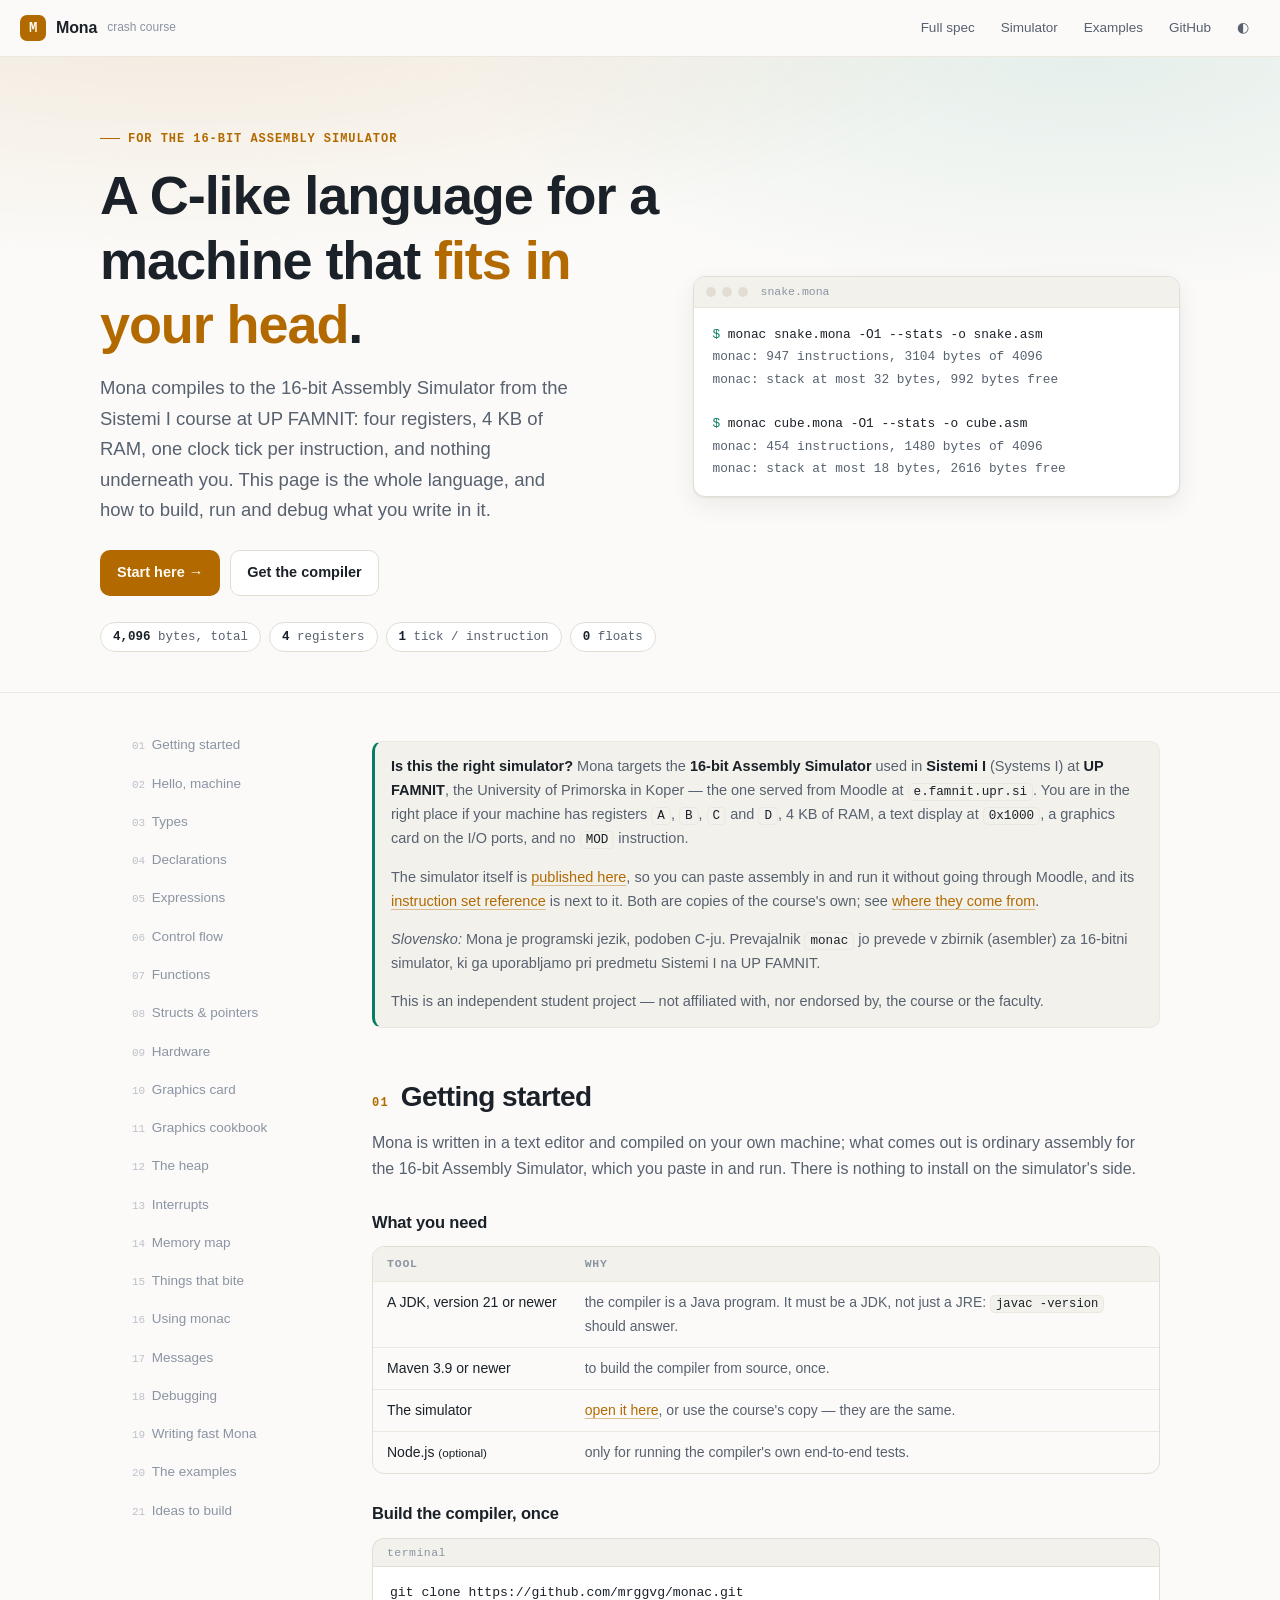
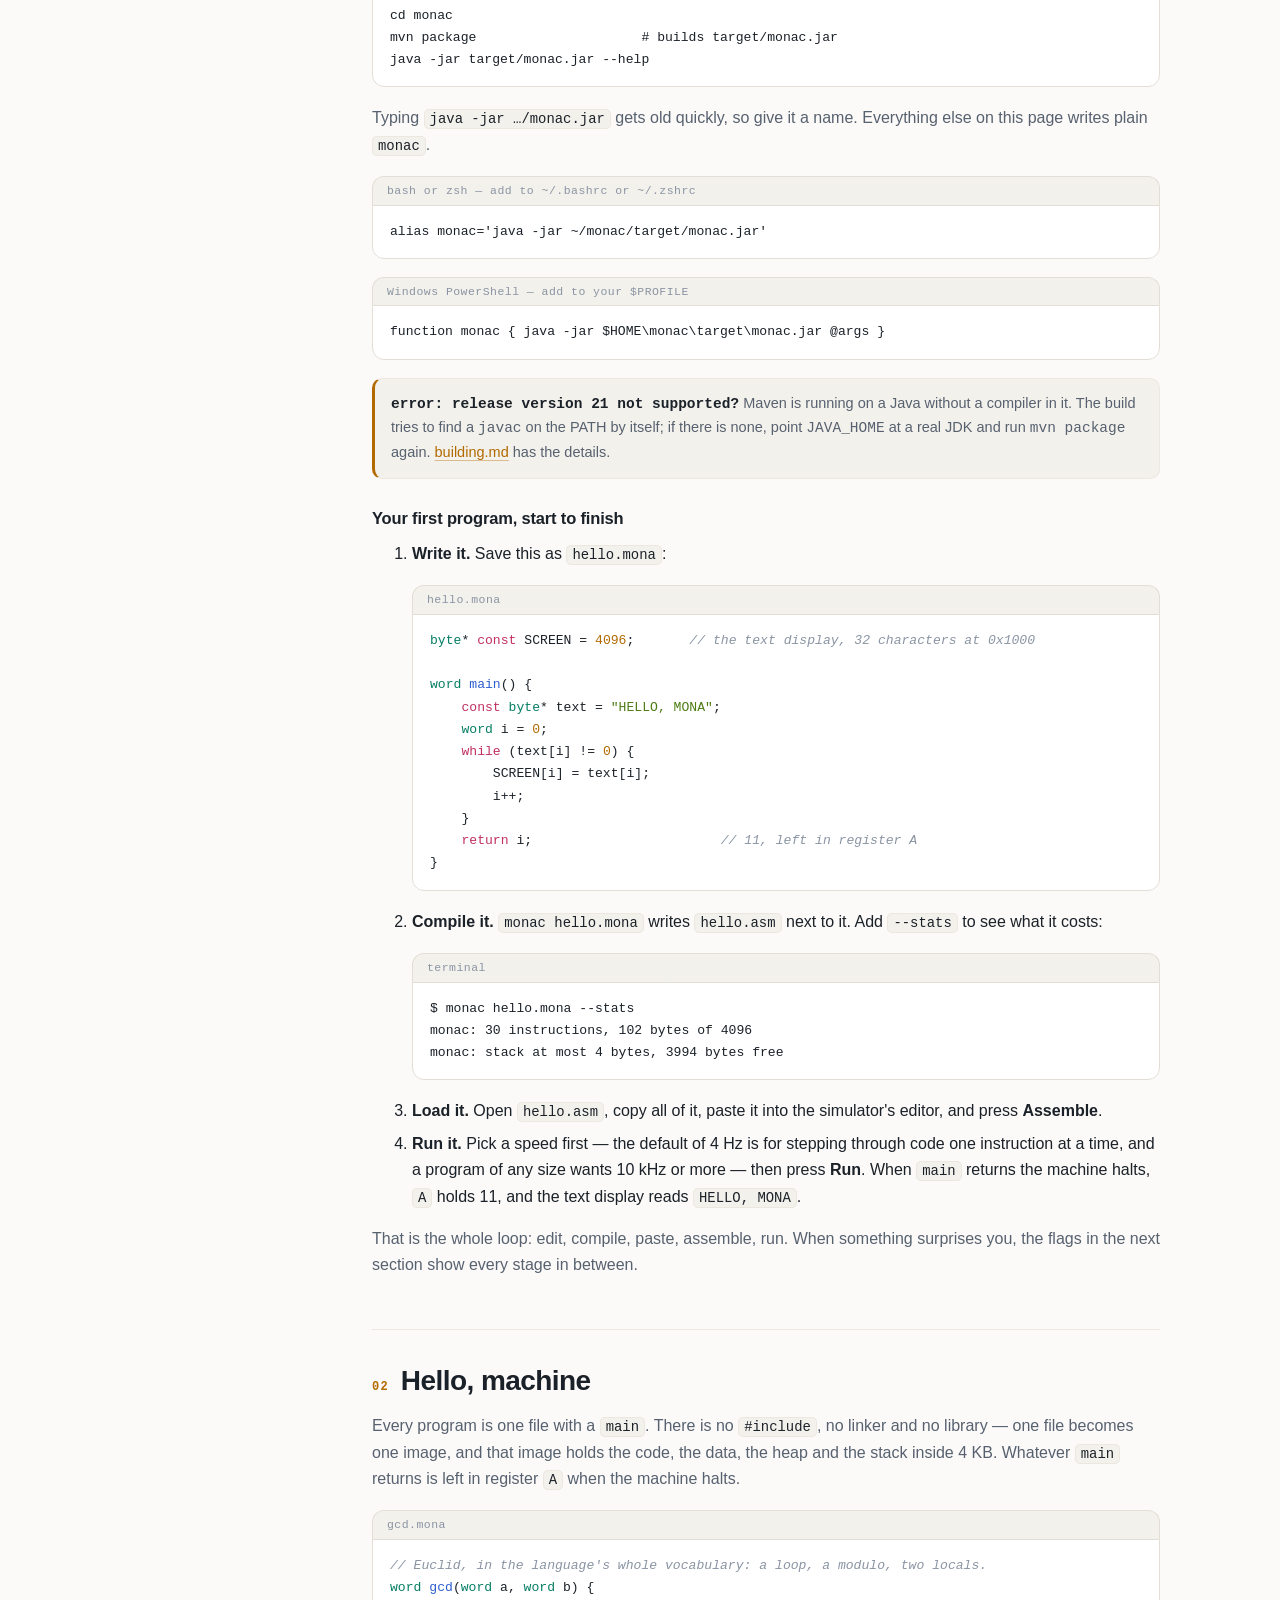
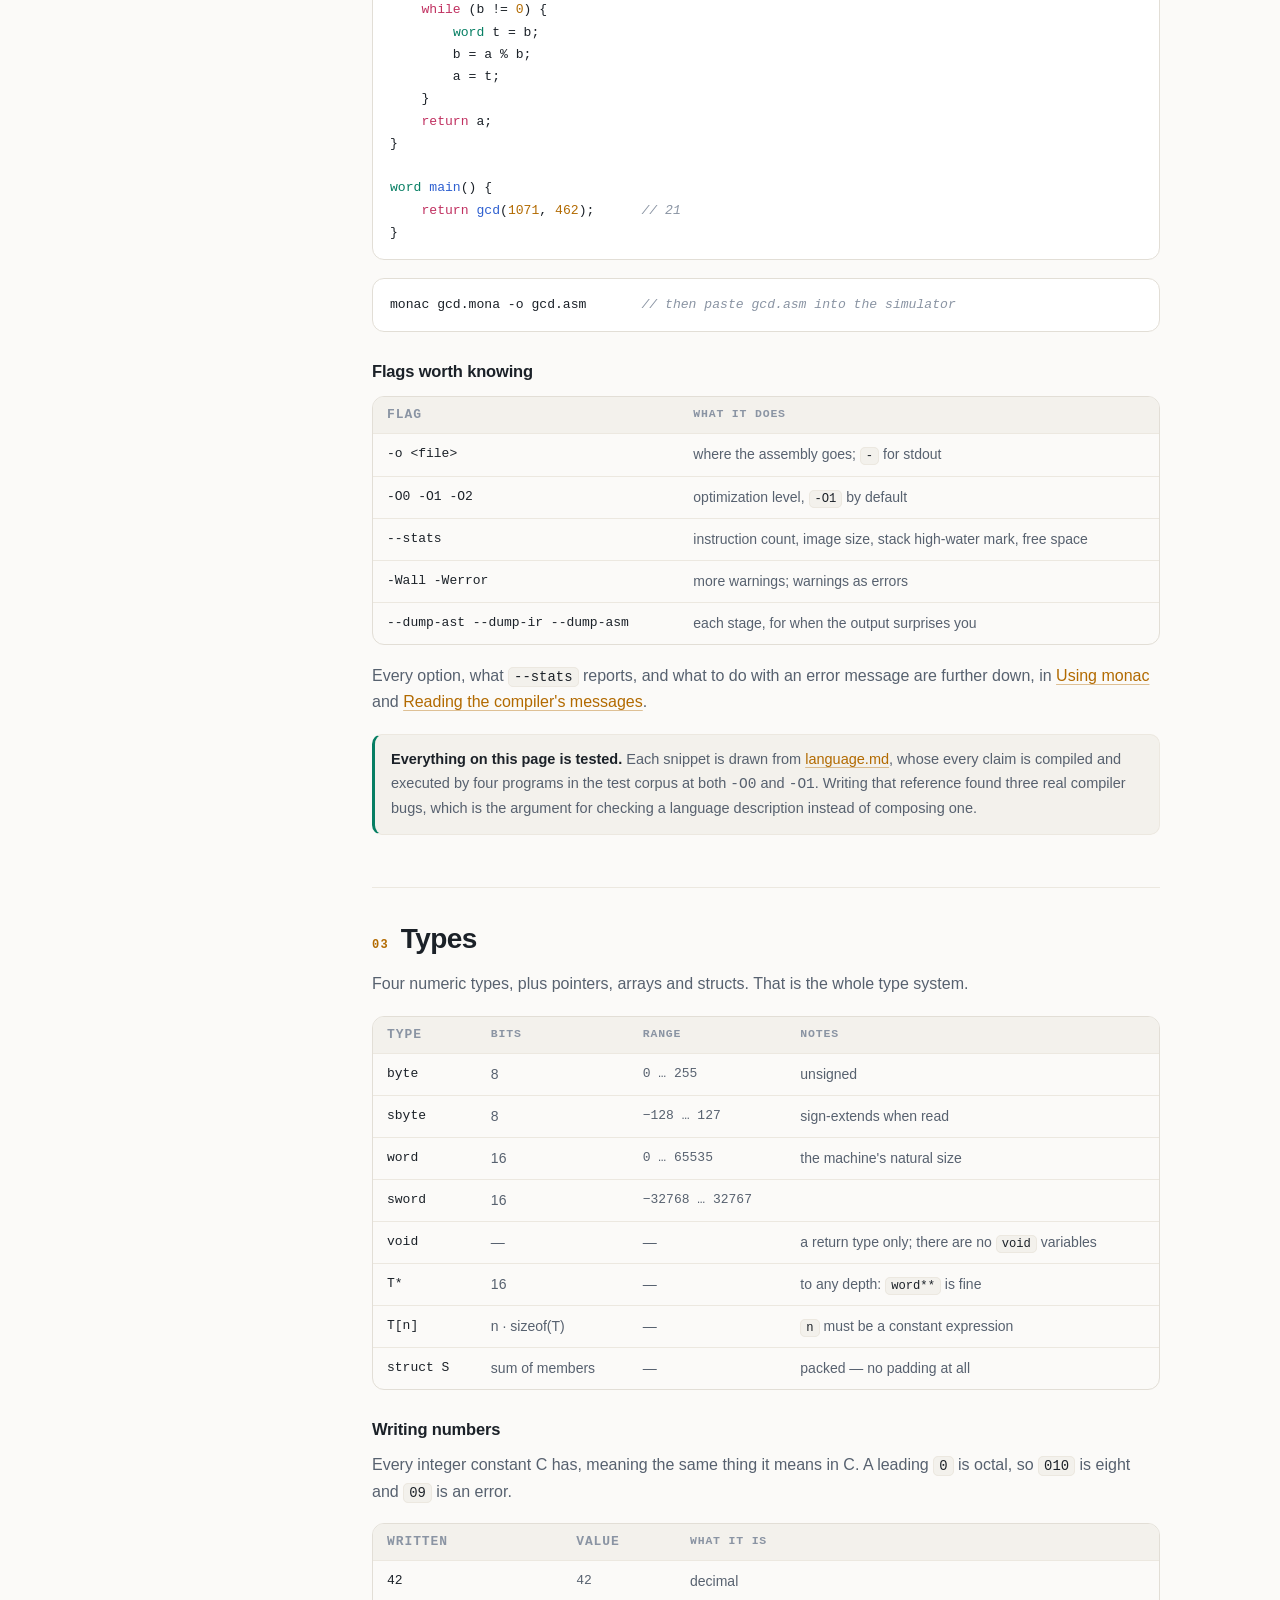
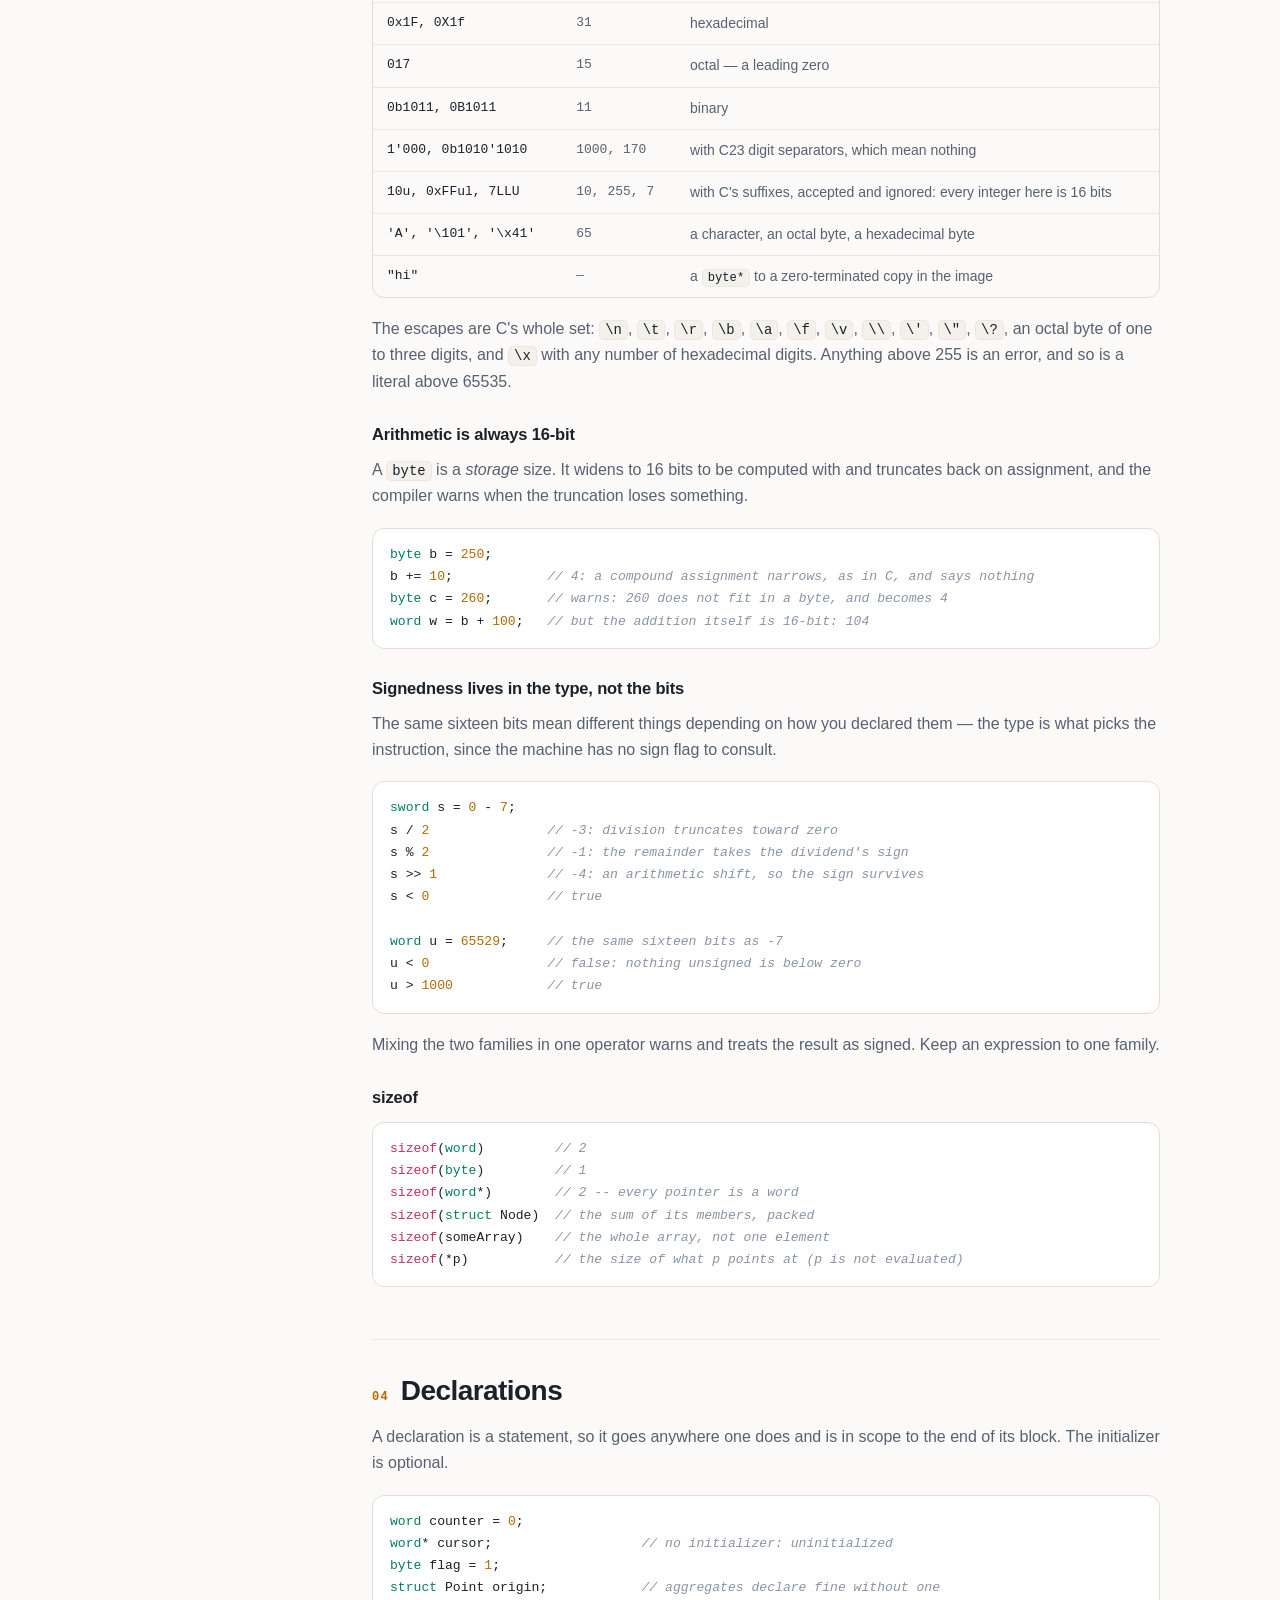
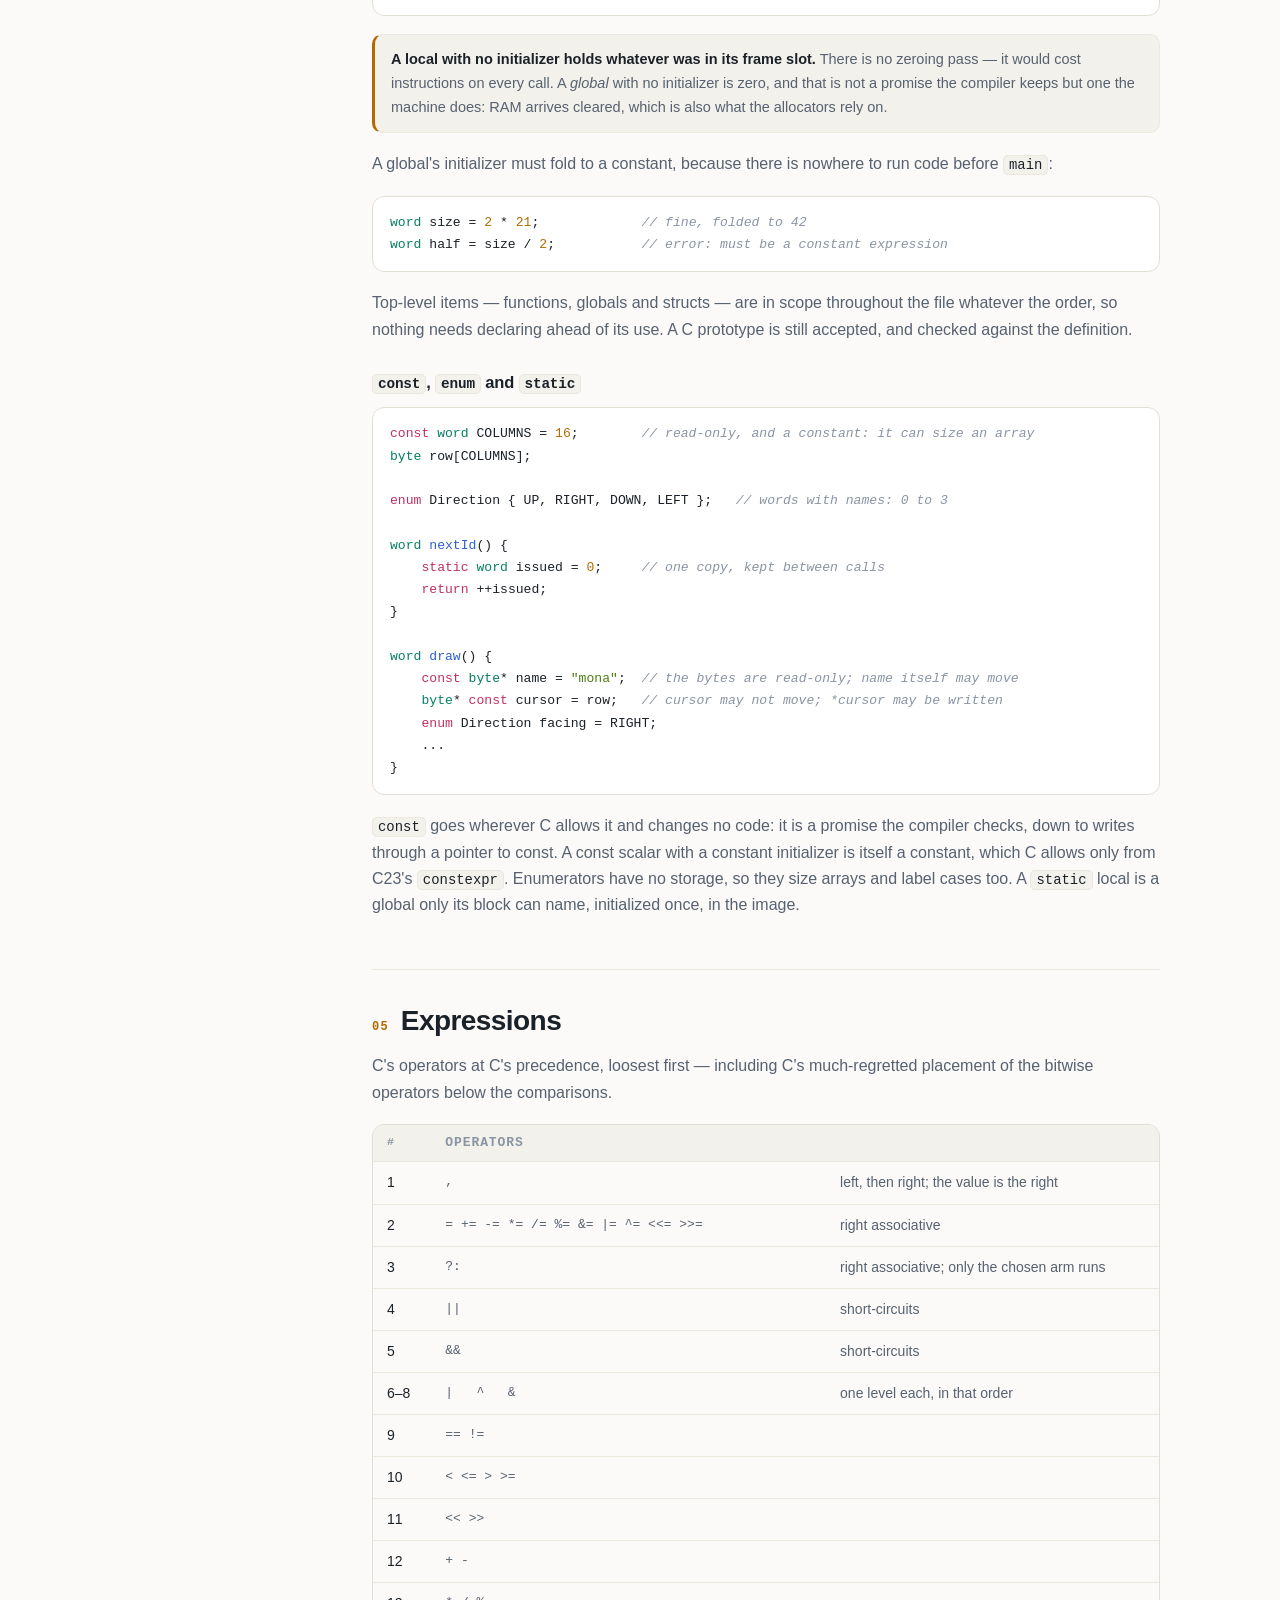
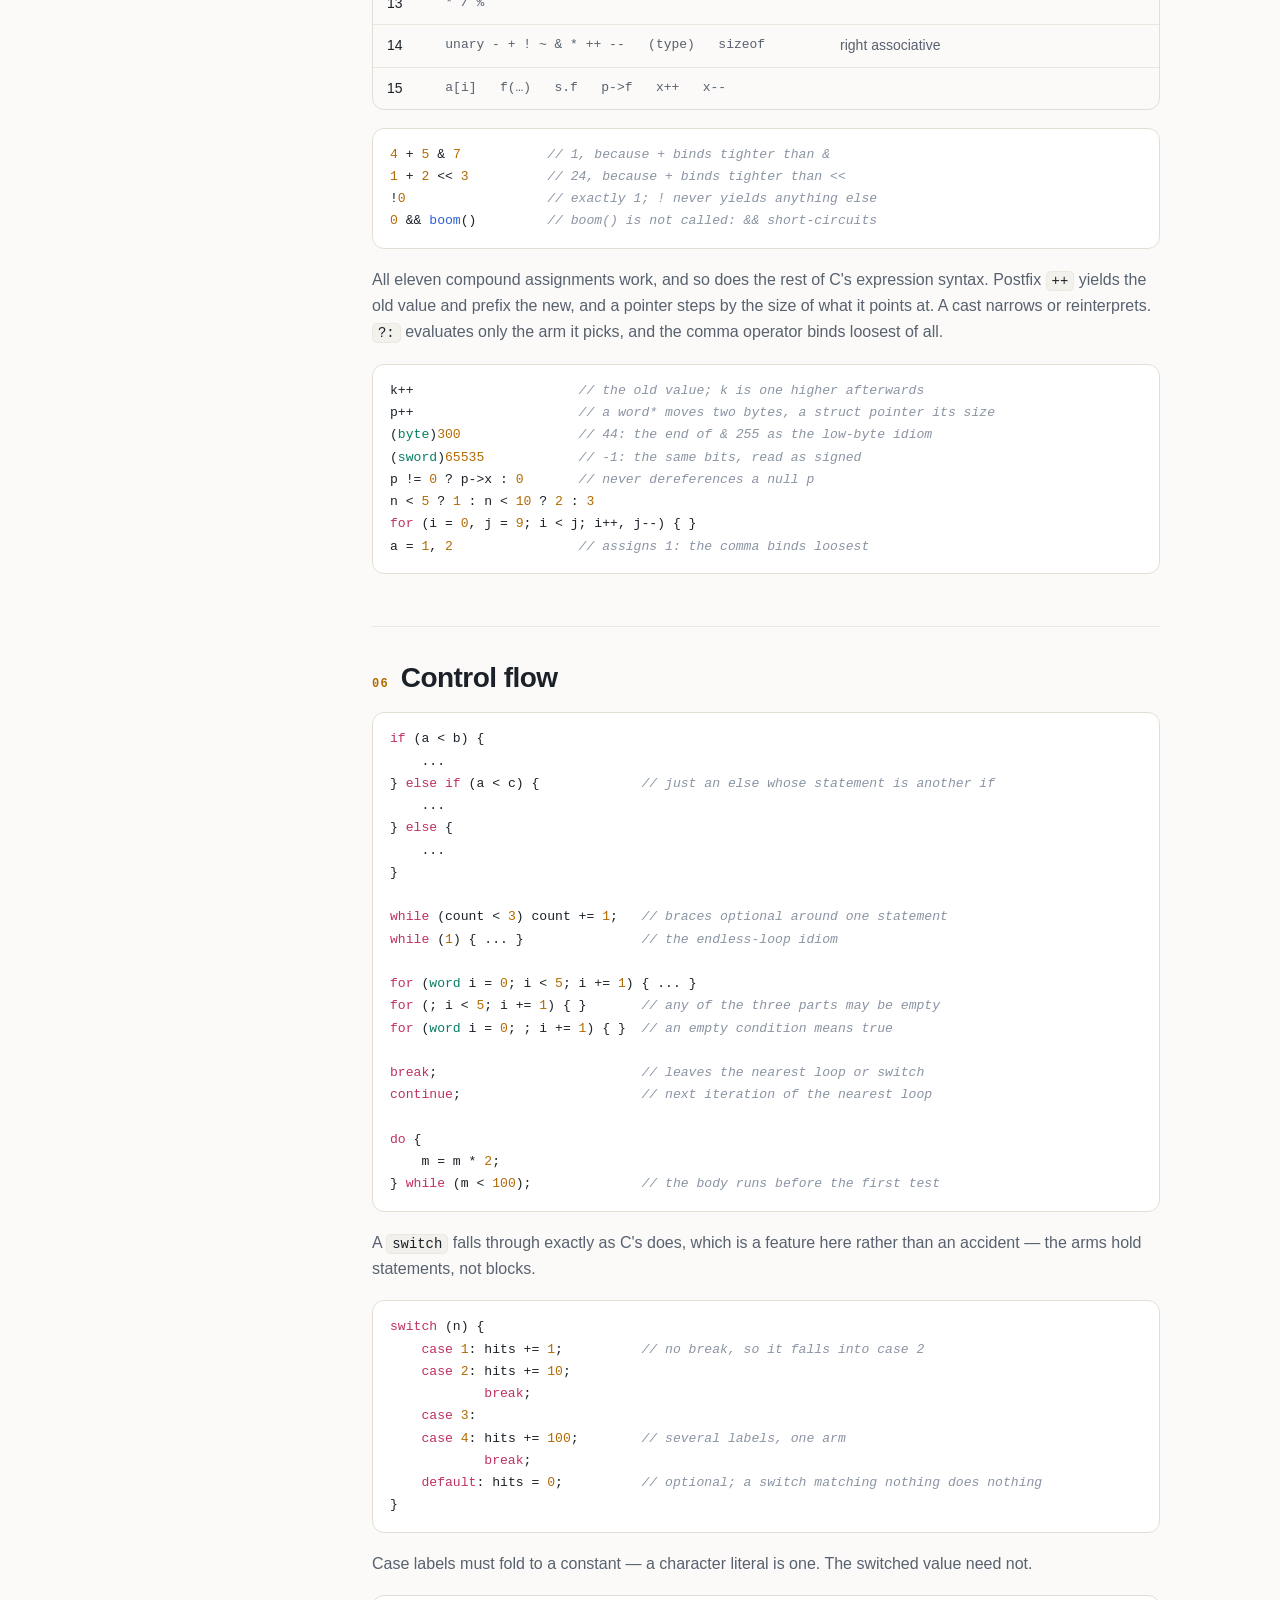
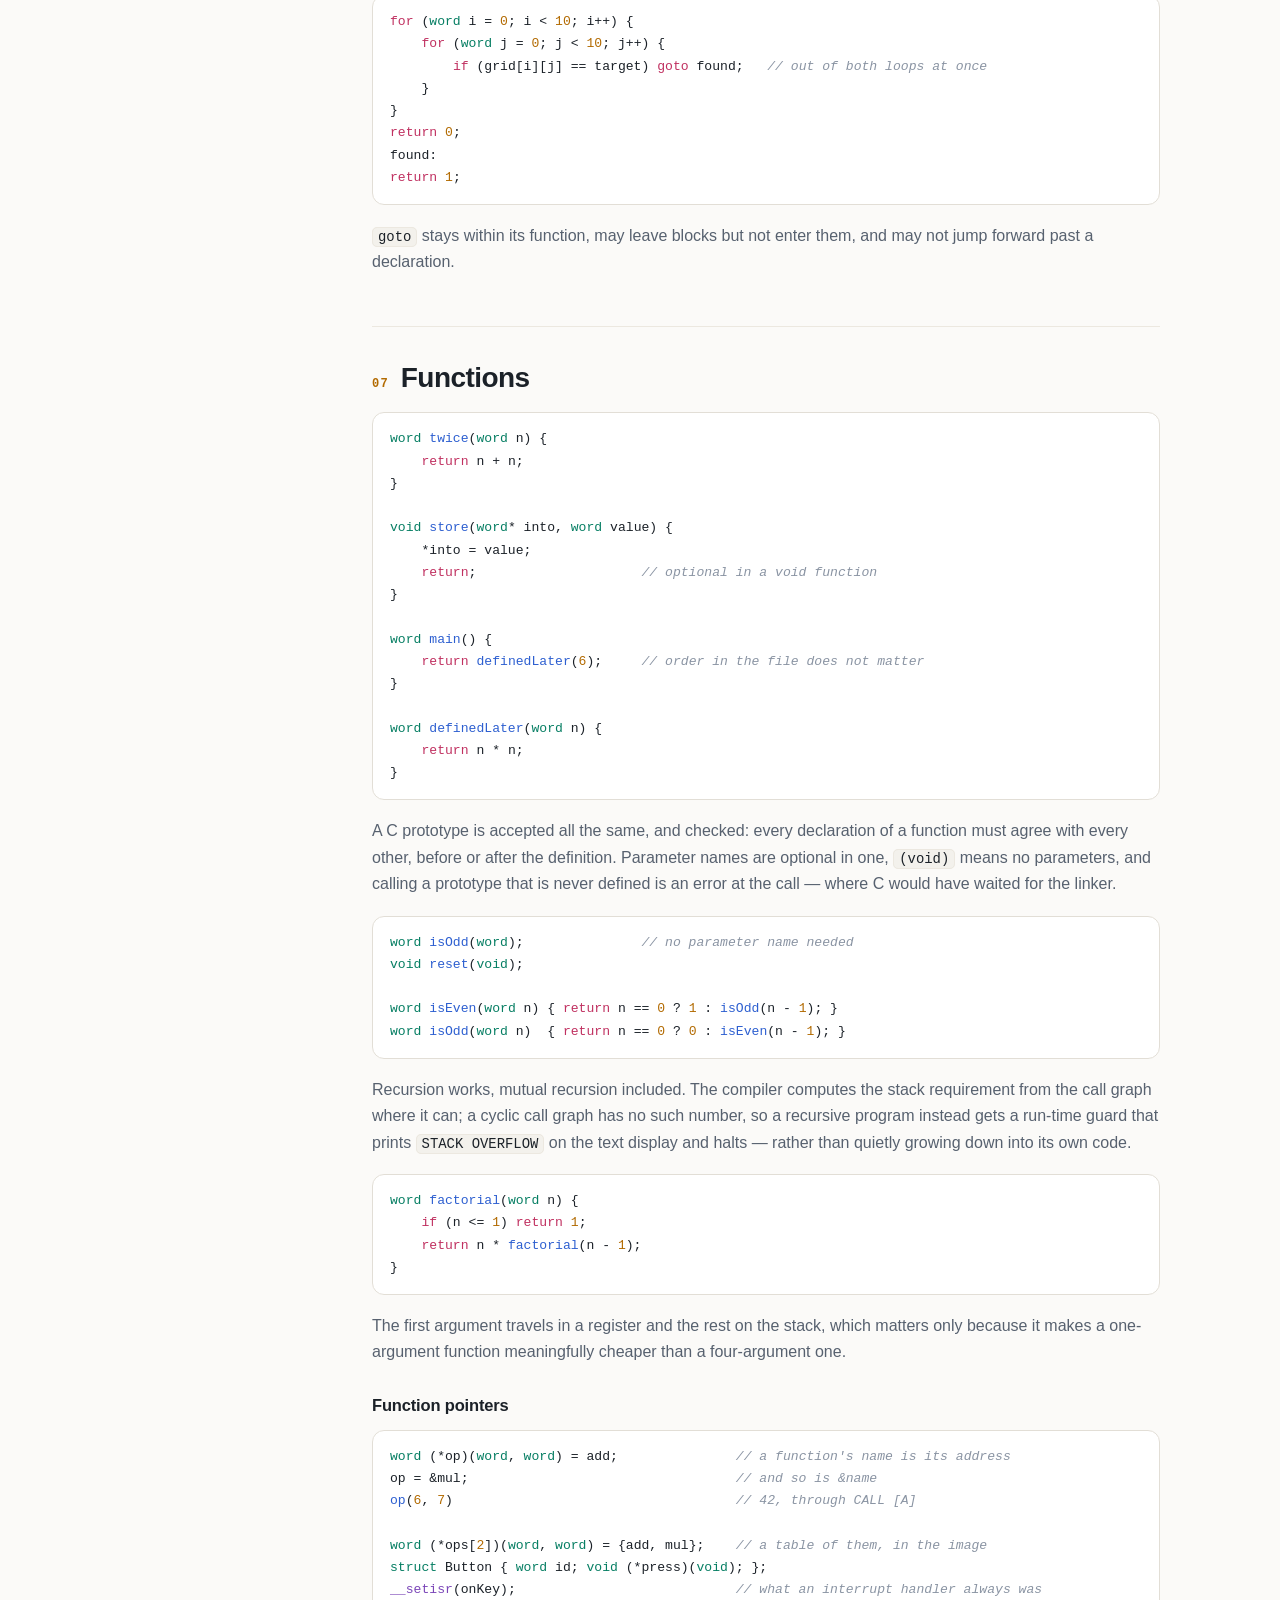
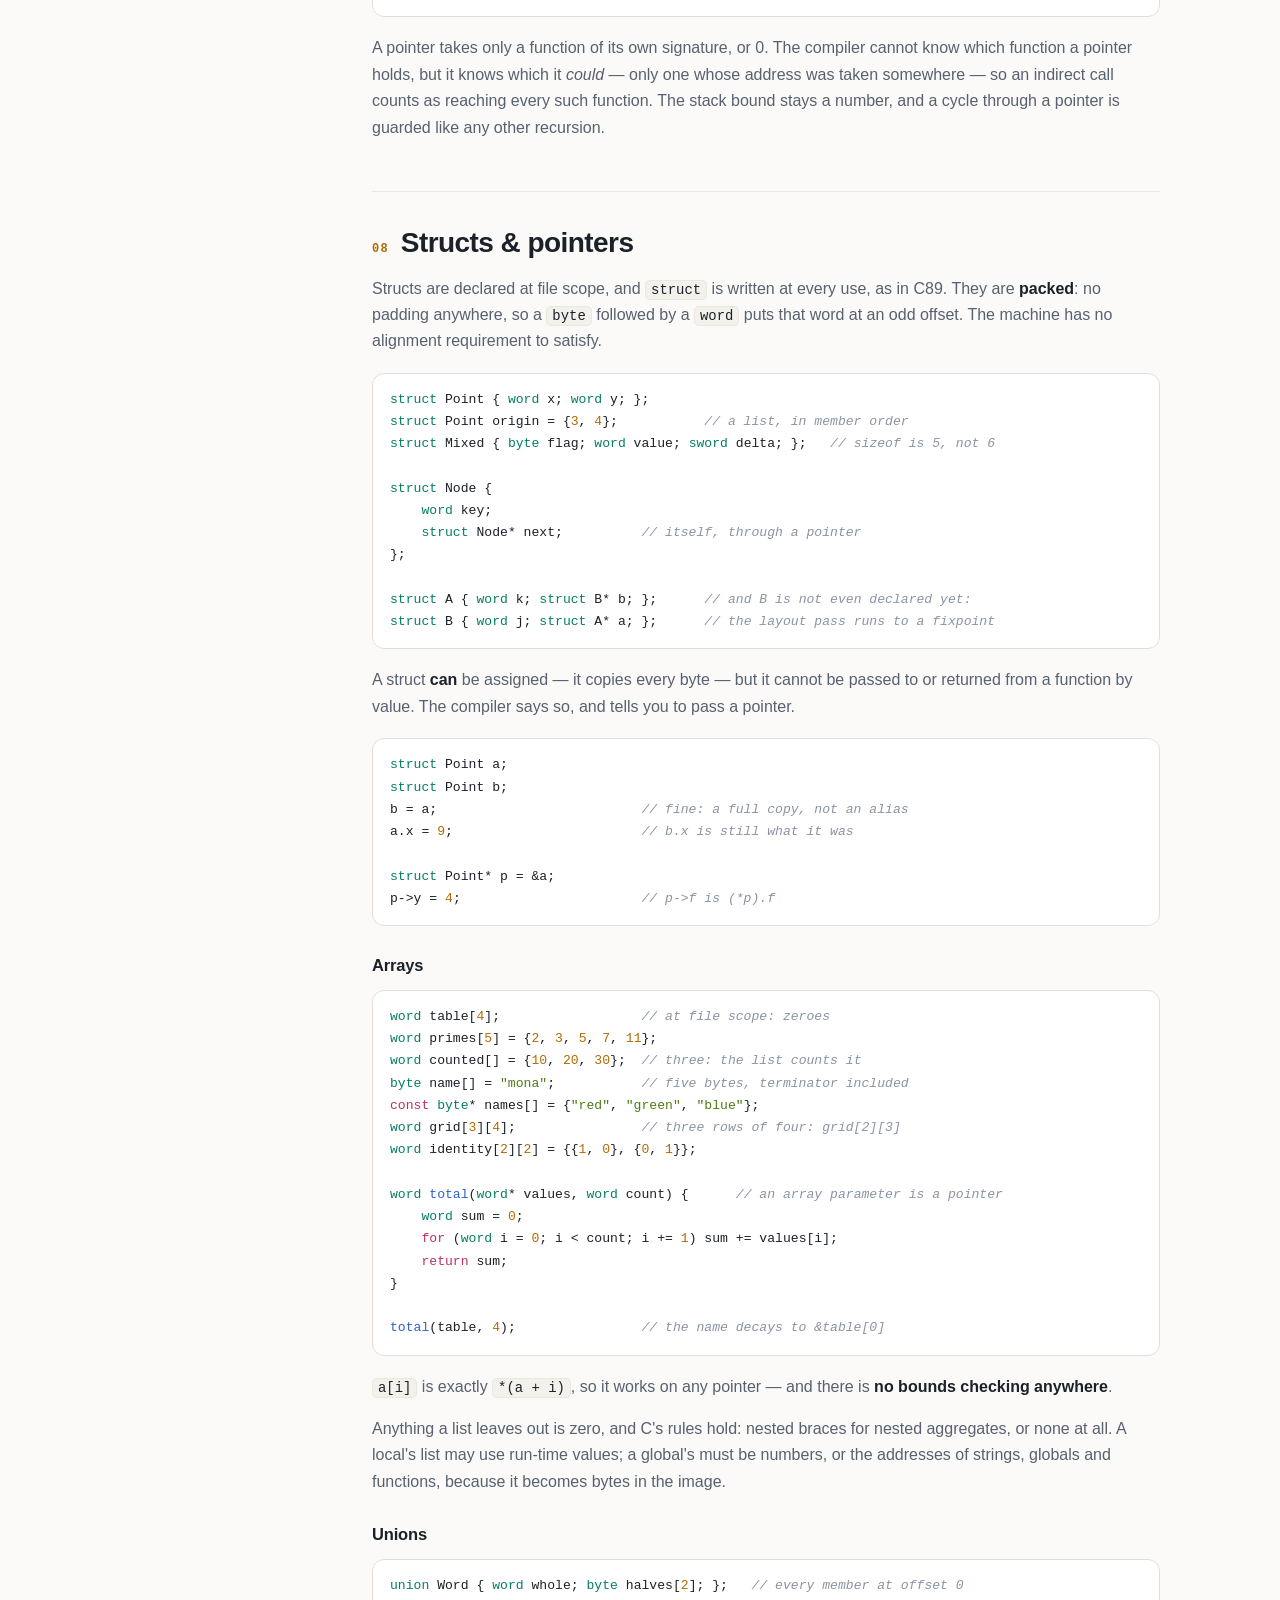
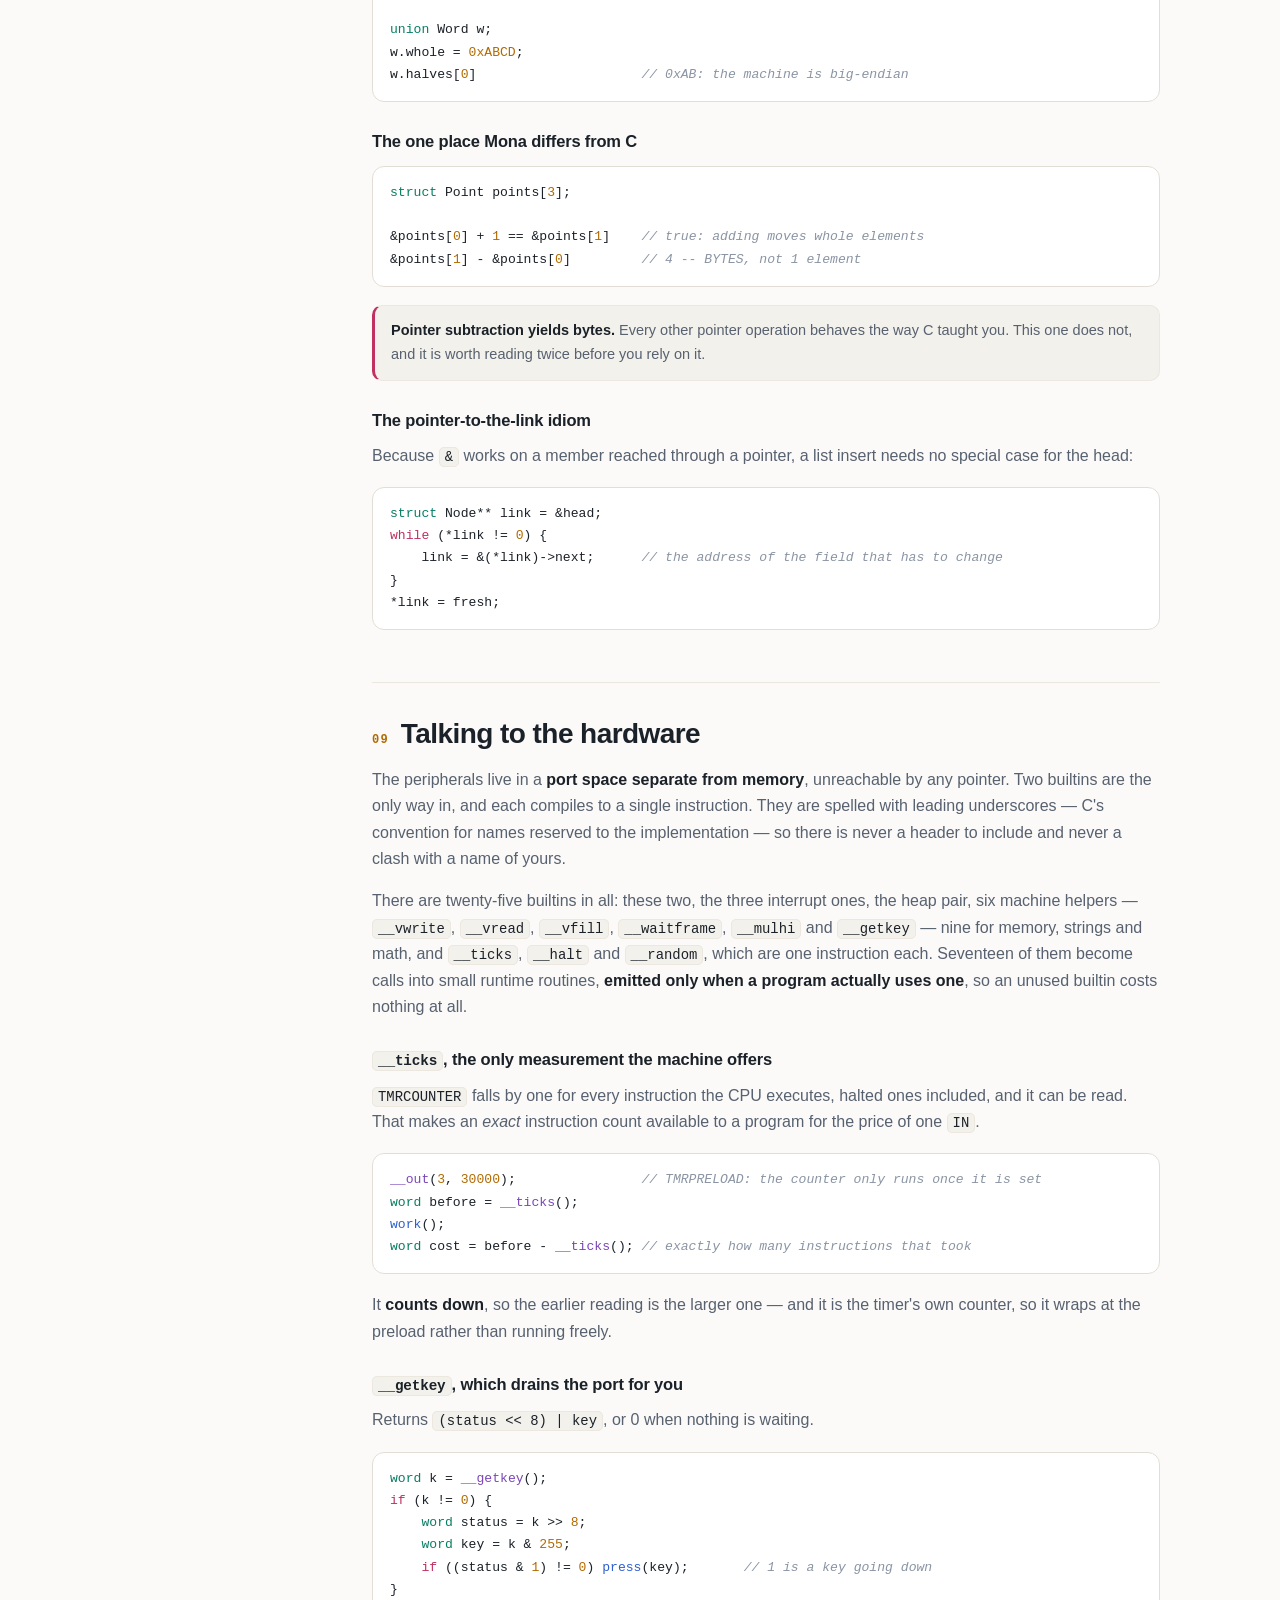
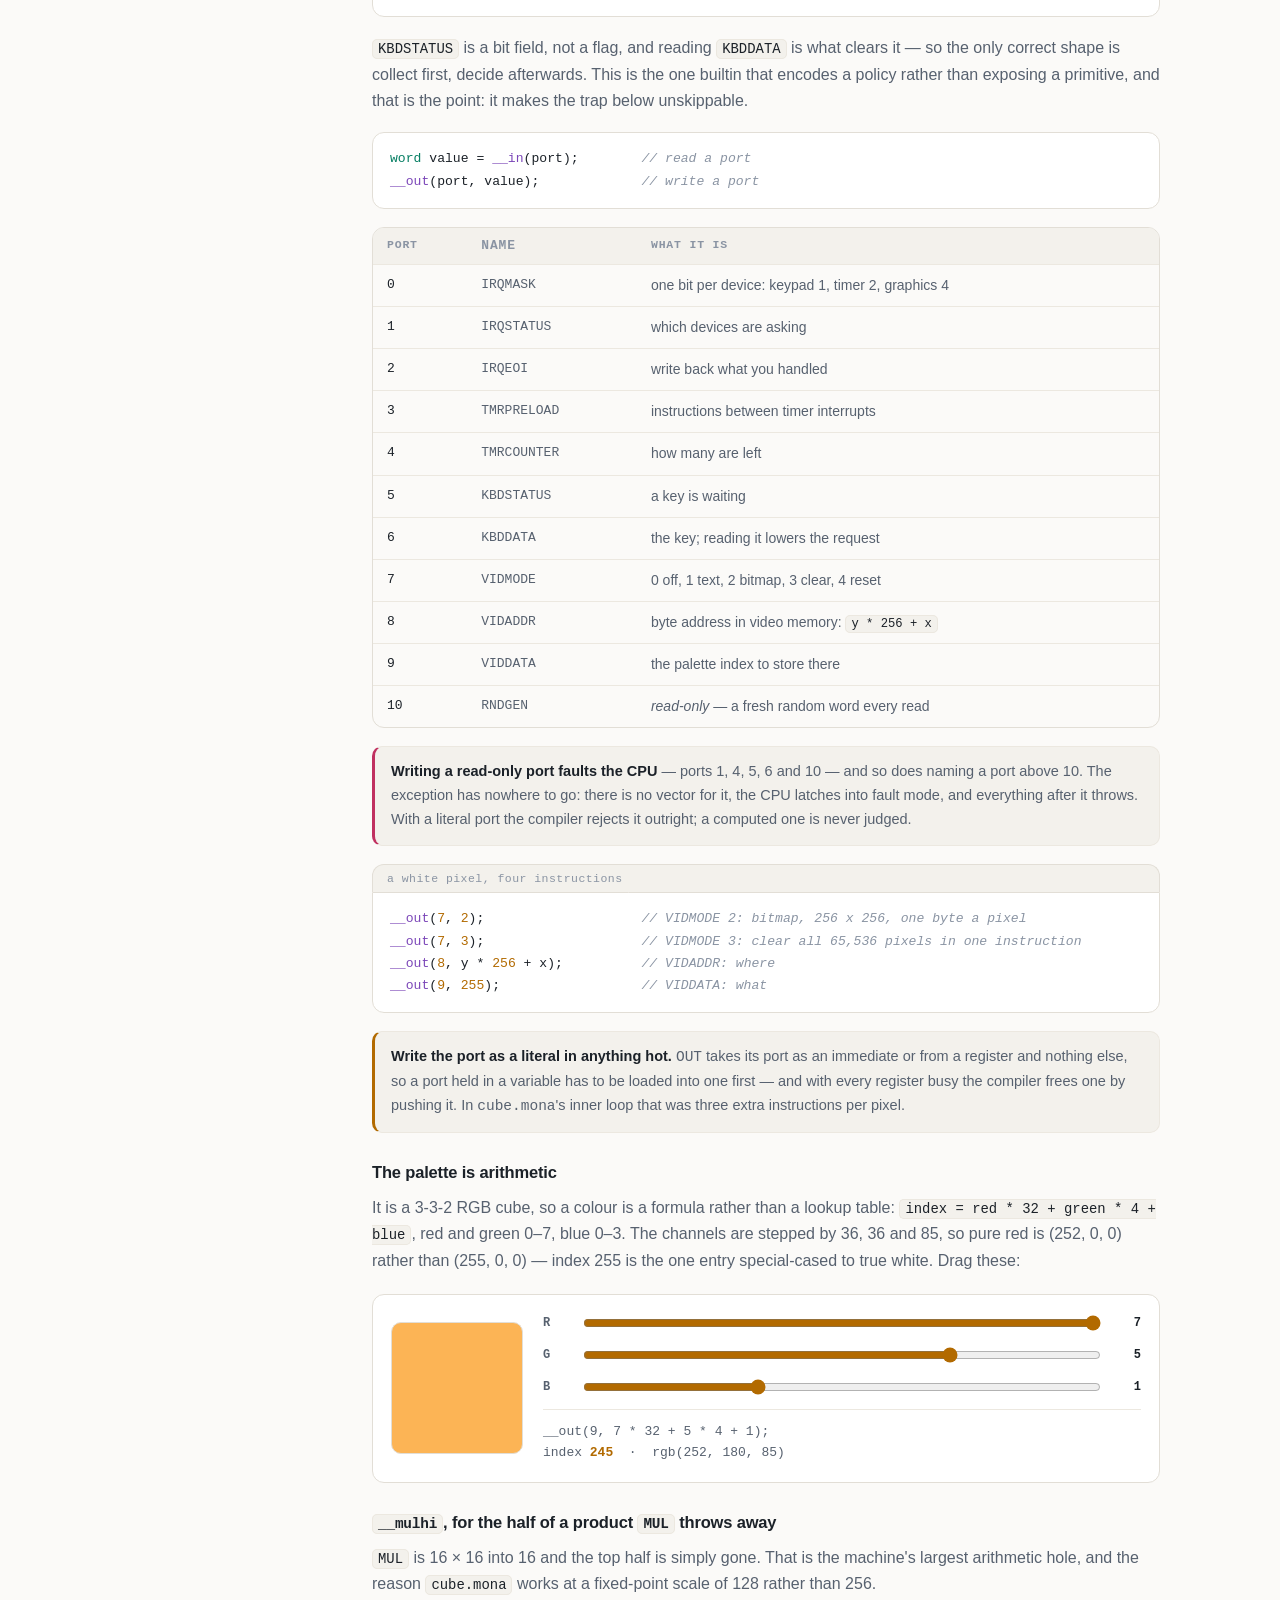
==== commit 0d543897: "docs: publish the simulator the compiler targets Reading the guide meant having the simulator open i" ====
--- a/docs/index.html
+++ b/docs/index.html
@@ -358,6 +358,7 @@
   <a class="brand" href="#top"><span class="glyph">M</span> Mona <small class="hide-sm">crash course</small></a>
   <nav>
     <a href="https://github.com/mrggvg/monac/blob/main/docs/reference/language.md">Full spec</a>
+    <a href="simulator/">Simulator</a>
     <a class="hide-sm" href="https://github.com/mrggvg/monac/tree/main/examples">Examples</a>
     <a href="https://github.com/mrggvg/monac">GitHub</a>
     <button class="ghost" id="theme" type="button" aria-label="Switch theme">◐</button>
@@ -432,6 +433,10 @@
     from Moodle at <code>e.famnit.upr.si</code>. You are in the right place if your machine has registers
     <code>A</code>, <code>B</code>, <code>C</code> and <code>D</code>, 4 KB of RAM, a text display at
     <code>0x1000</code>, a graphics card on the I/O ports, and no <code>MOD</code> instruction.</p>
+  <p>The simulator itself is <a href="simulator/">published here</a>, so you can paste assembly in and run it
+    without going through Moodle, and its <a href="simulator/instruction-set/">instruction set reference</a>
+    is next to it. Both are copies of the course's own; see
+    <a href="https://github.com/mrggvg/monac/blob/main/docs/simulator/ATTRIBUTION.md">where they come from</a>.</p>
   <p><i>Slovensko:</i> Mona je programski jezik, podoben C-ju. Prevajalnik <code>monac</code> jo prevede v
     zbirnik (asembler) za 16-bitni simulator, ki ga uporabljamo pri predmetu Sistemi I na UP FAMNIT.</p>
   <p>This is an independent student project — not affiliated with, nor endorsed by, the course or the faculty.</p>
@@ -449,7 +454,7 @@
     <tr><td>A JDK, version 21 or newer</td><td>the compiler is a Java program. It must be a JDK, not just a JRE:
       <code>javac -version</code> should answer.</td></tr>
     <tr><td>Maven 3.9 or newer</td><td>to build the compiler from source, once.</td></tr>
-    <tr><td>The simulator</td><td>open it in a browser, as in the course.</td></tr>
+    <tr><td>The simulator</td><td><a href="simulator/">open it here</a>, or use the course's copy — they are the same.</td></tr>
     <tr><td>Node.js <small>(optional)</small></td><td>only for running the compiler's own end-to-end tests.</td></tr>
   </table></div>
 
